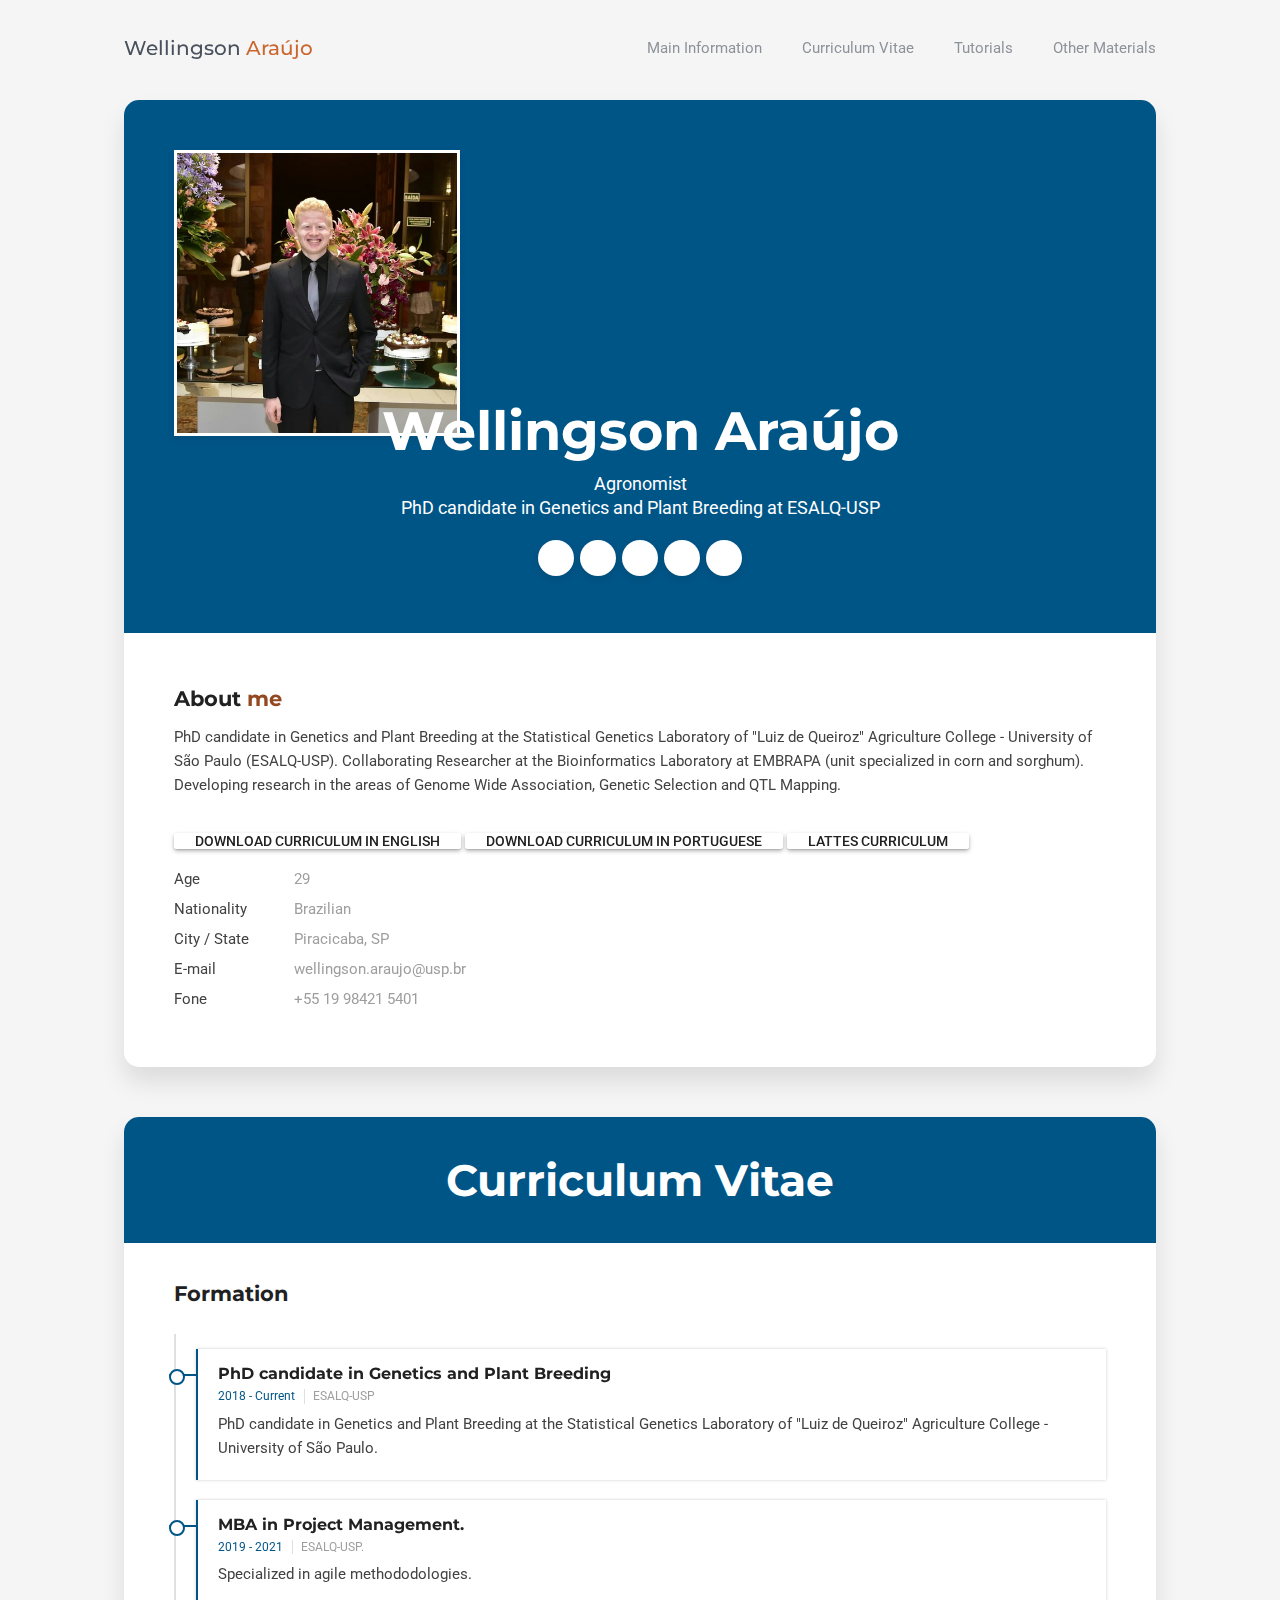
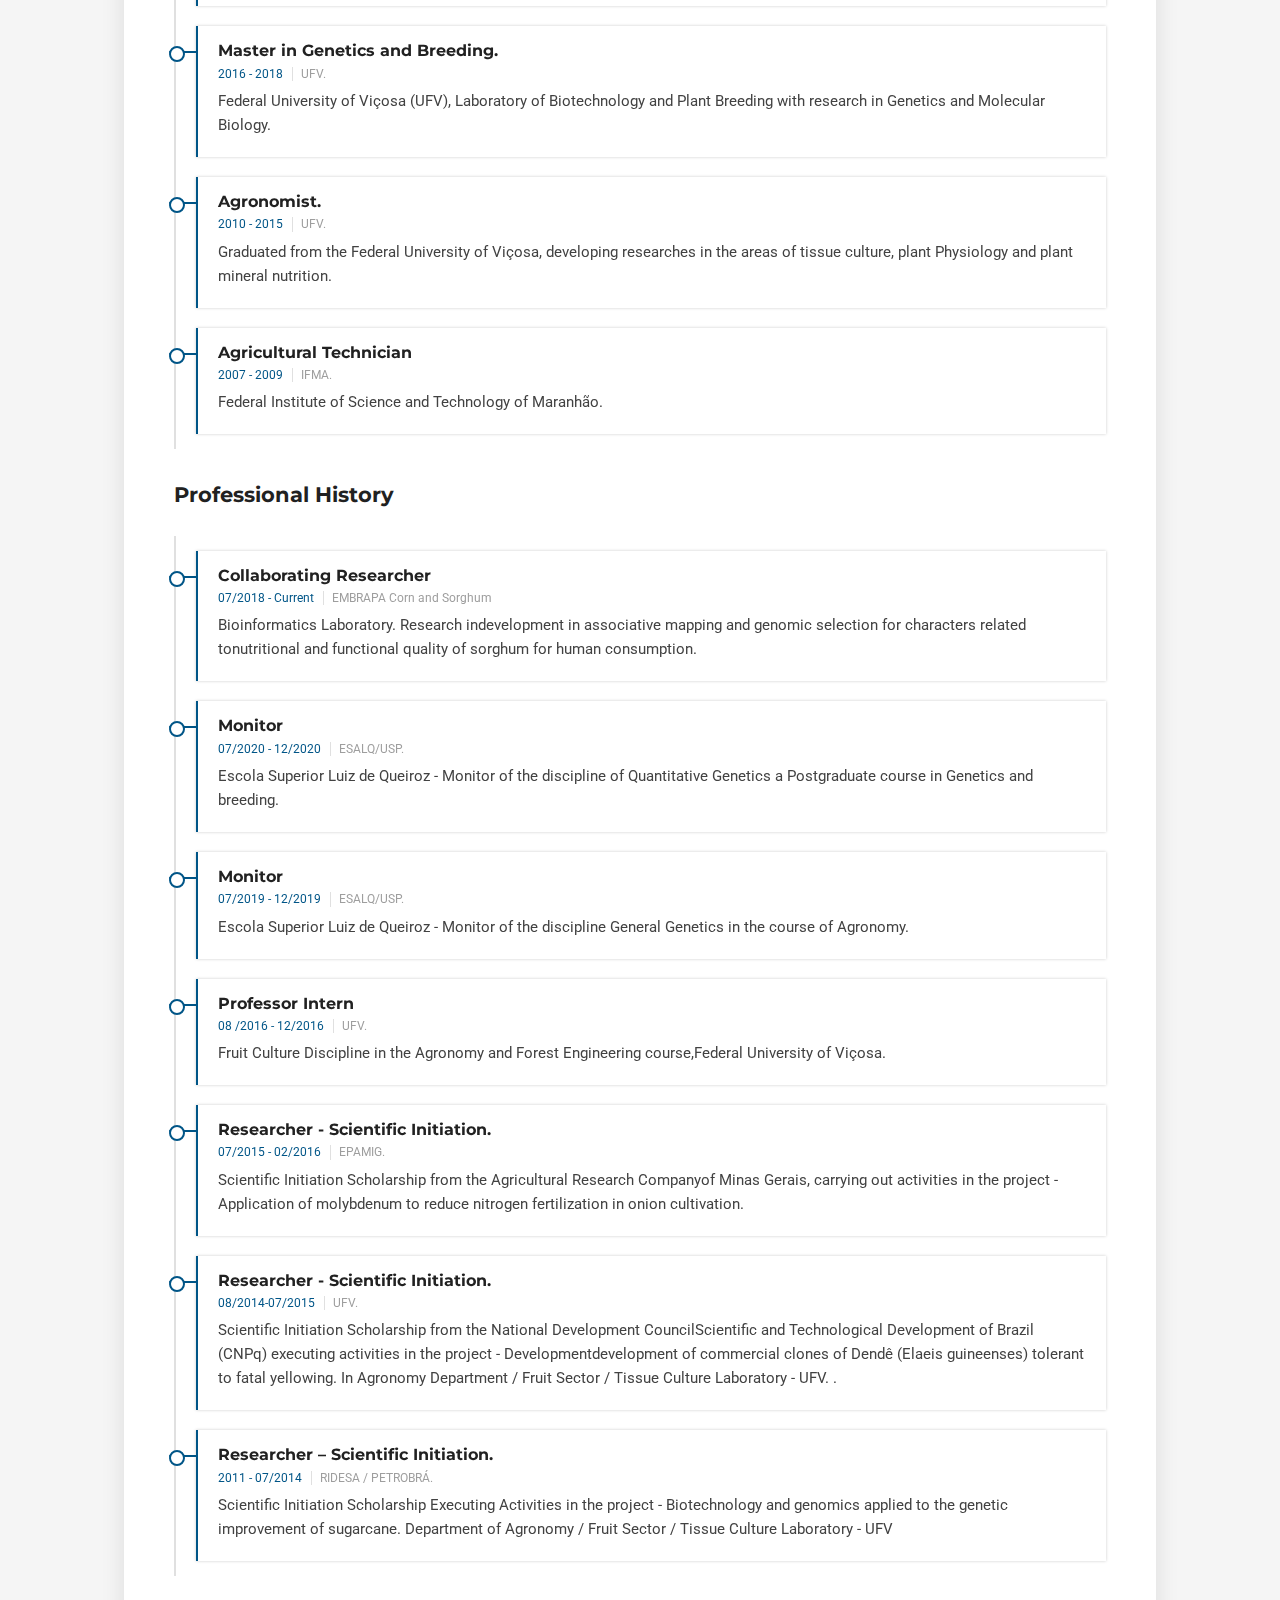
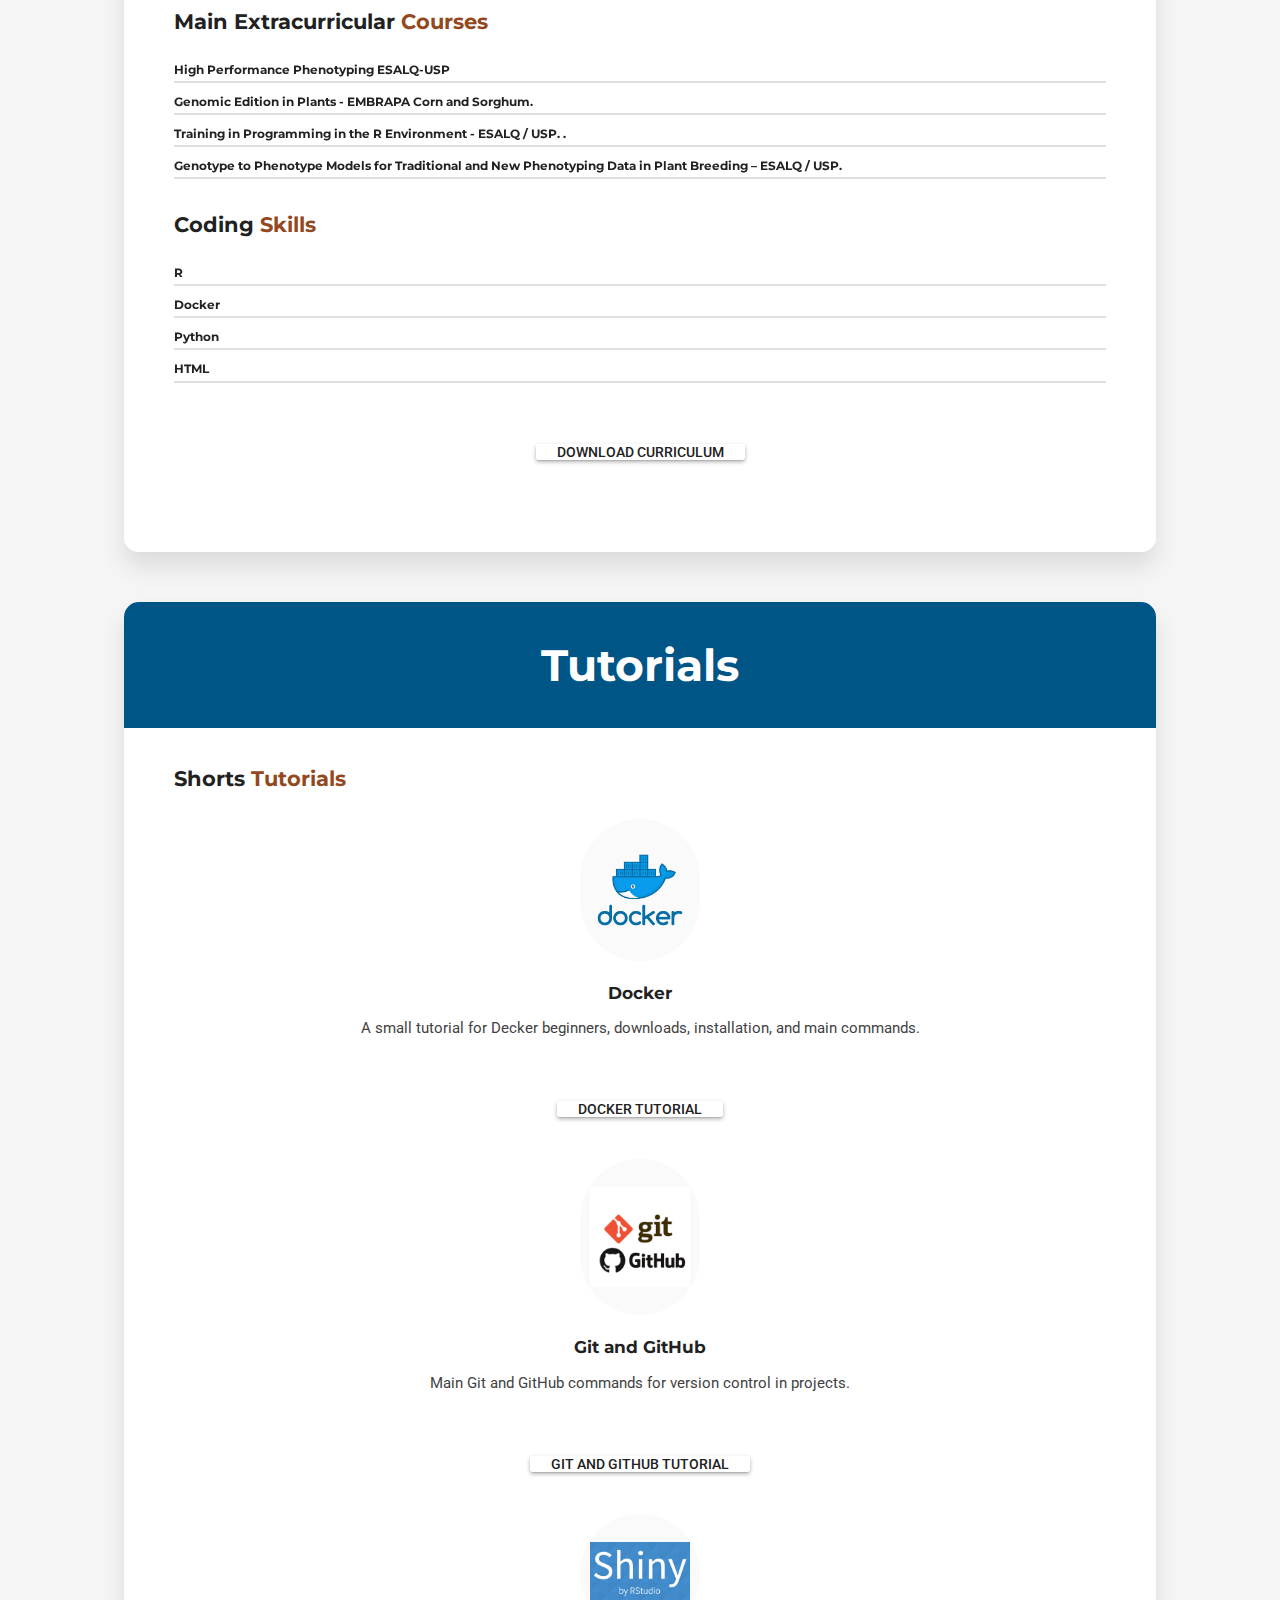
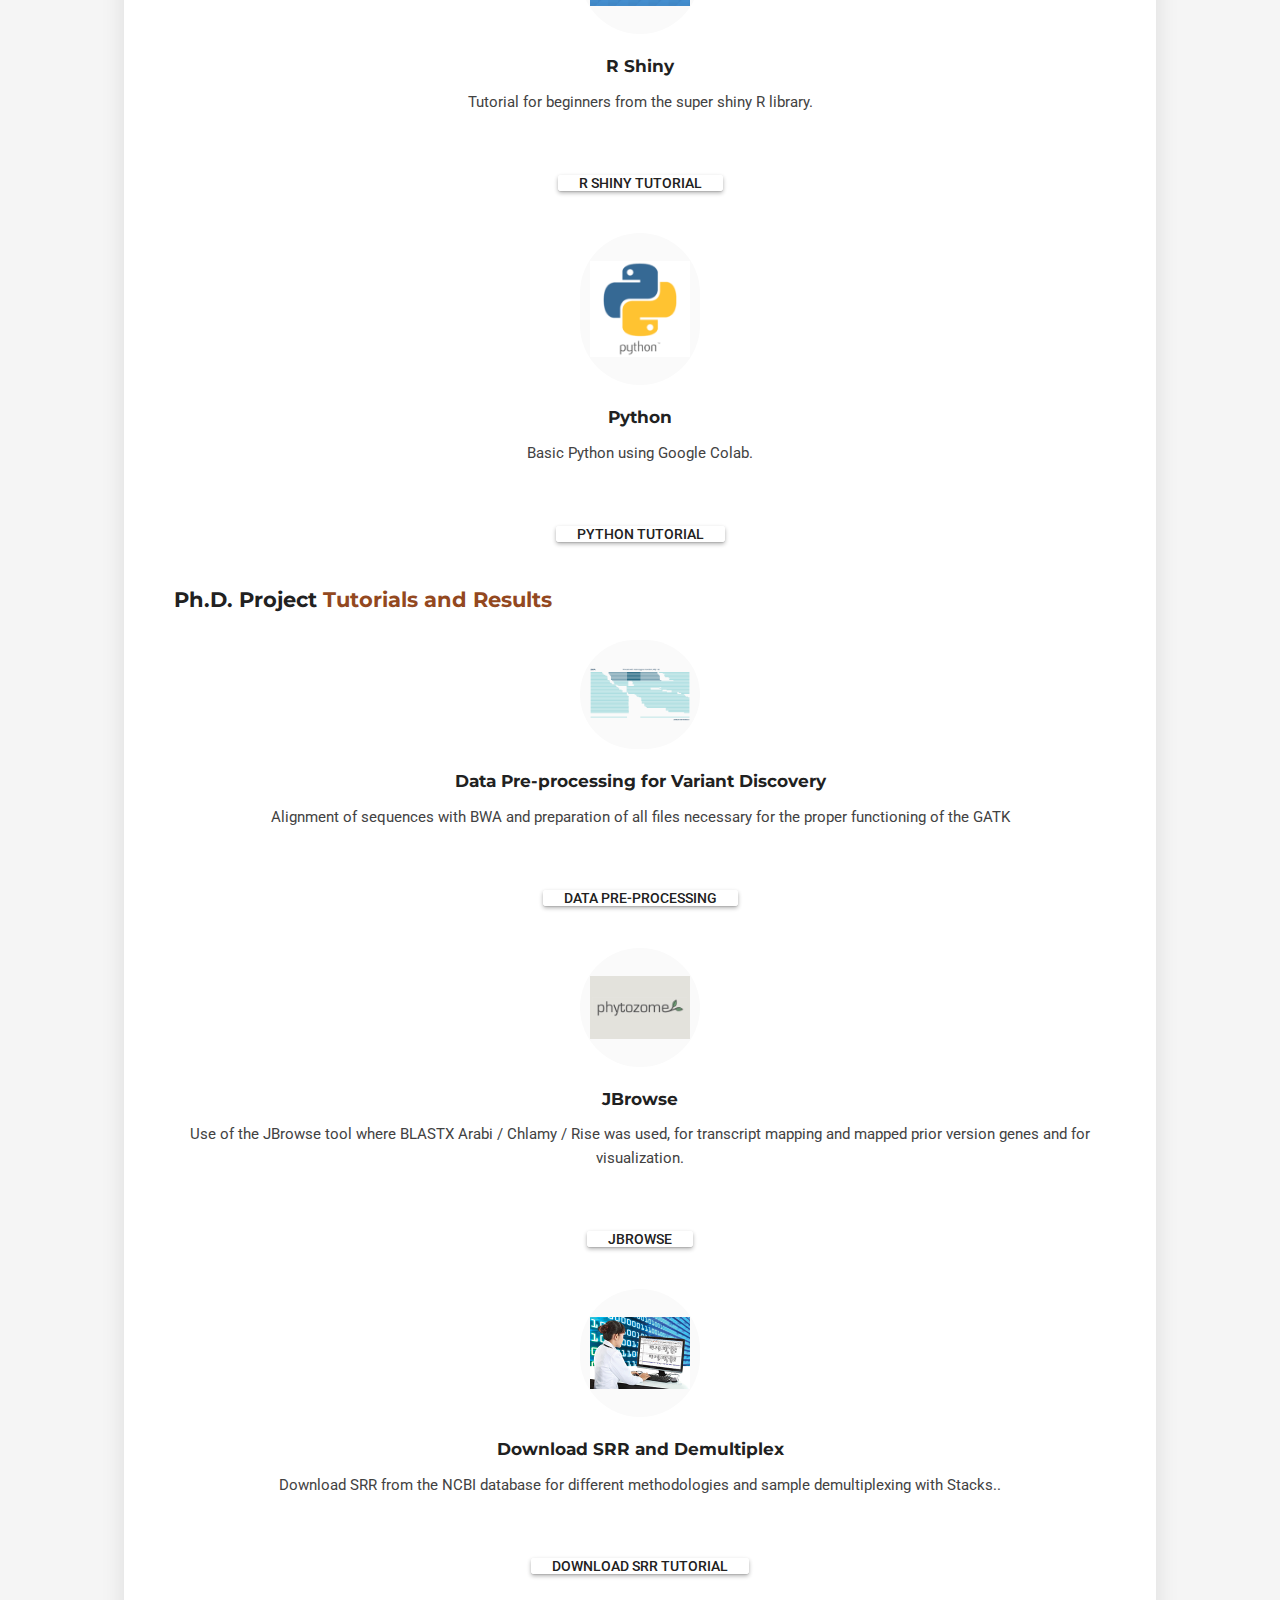
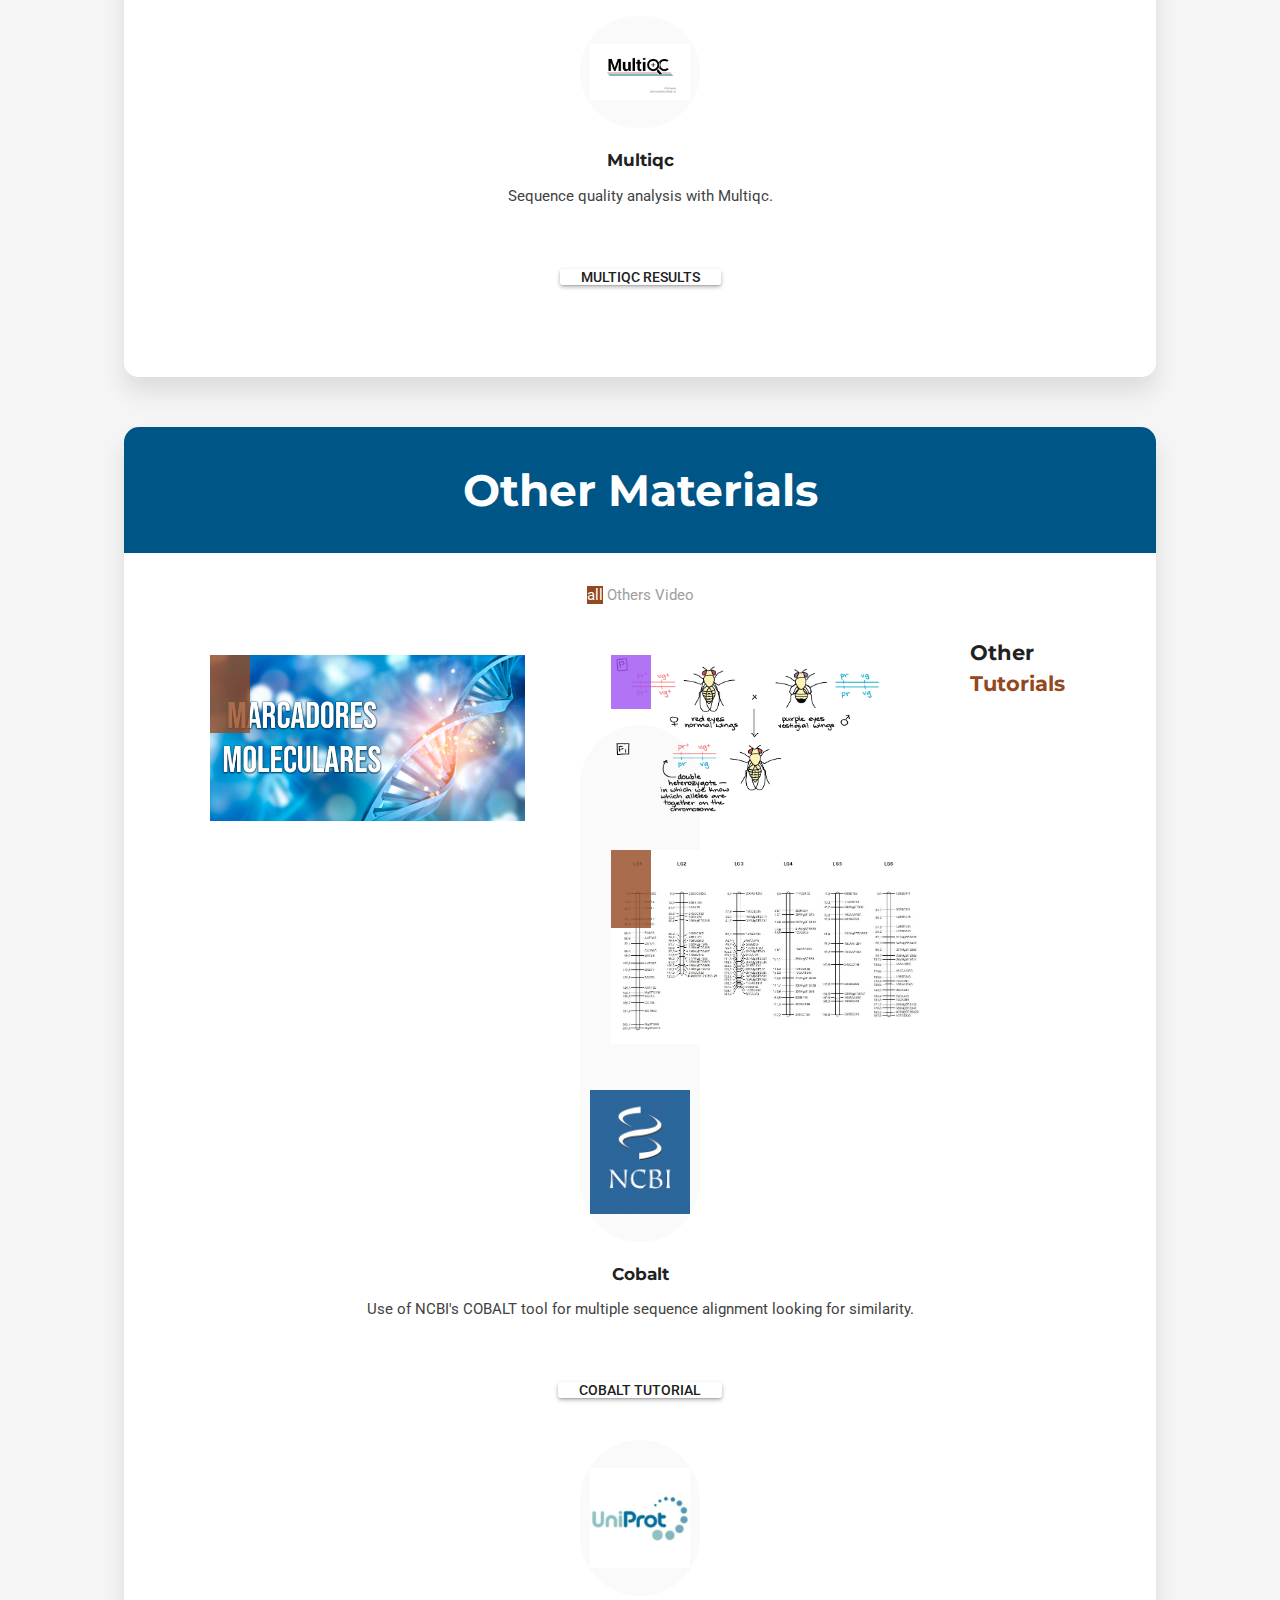
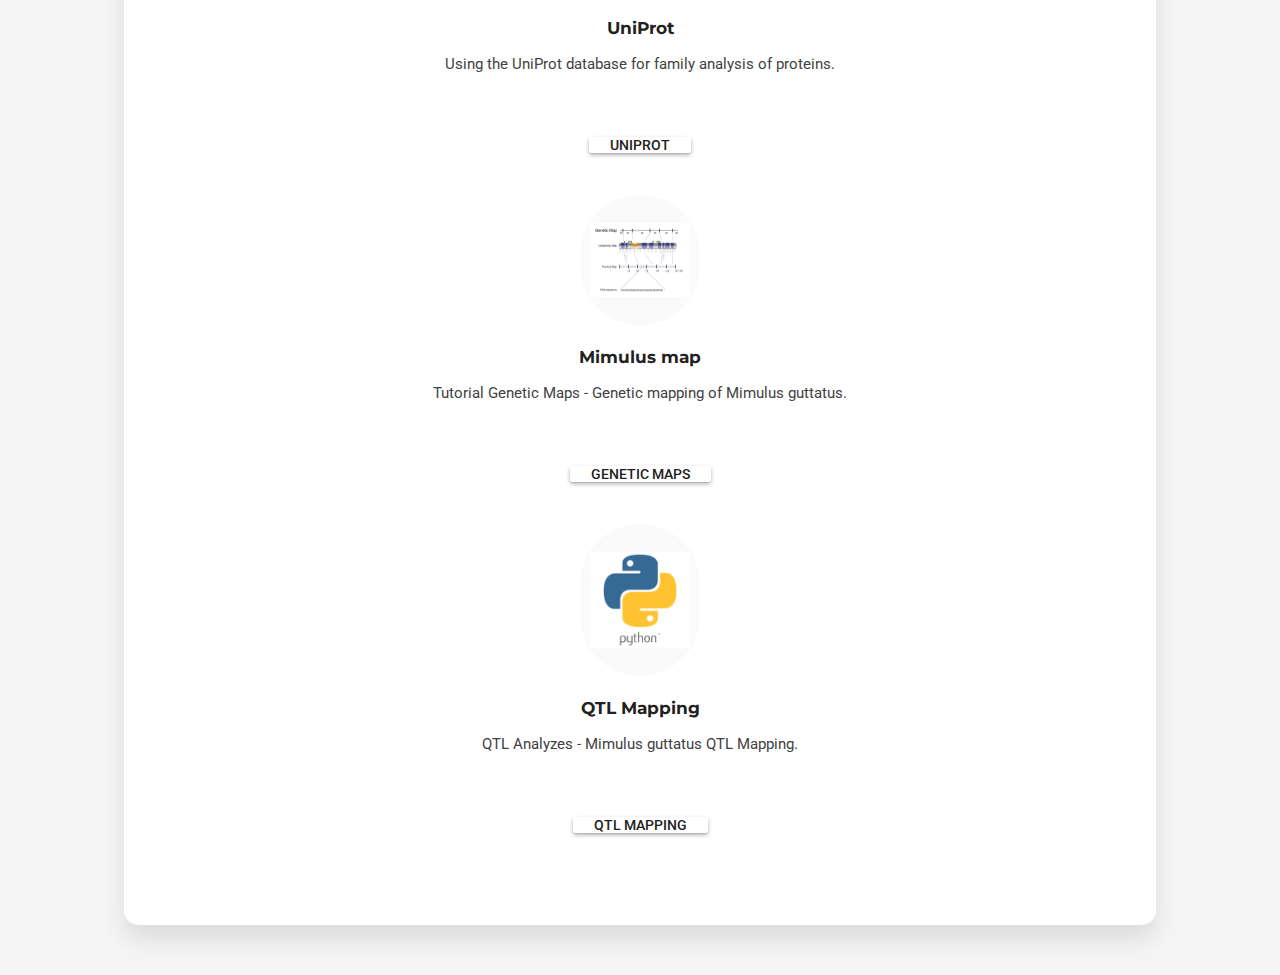
==== index.html @ 41464cda "mudanca de imagem em portifolio" ====
<!DOCTYPE html>
<html lang="pt-br" class="no-js">
  <head>
    <meta charset="UTF-8" />
    <meta http-equiv="X-UA-Compatible" content="IE=edge"> 
    <title>Wellingson Araújo</title>
    <meta name="viewport" content="width=device-width, initial-scale=1, maximum-scale=1" />
    <meta name="description" content="Curriculum vitae Wellingson Araújo" />
    <meta name="keywords" content="curriculo, vitae, university, git, github" />
    <link rel="shortcut icon" href="TAXA1.ico">

    <link rel="stylesheet" href="css/bootstrap.min.css" type="text/css">
    <link rel="stylesheet" href="css/normalize.css" type="text/css">
    <link rel="stylesheet" href="css/animate.css" type="text/css">
    <link rel="stylesheet" href="css/transition-animations.css" type="text/css">
    <link rel="stylesheet" href="css/owl.carousel.css" type="text/css">
    <link rel="stylesheet" href="css/magnific-popup.css" type="text/css">
    <link rel="stylesheet" href="css/main-green.css" type="text/css">
    <script src="js/jquery-2.1.3.min.js"></script>
    <script src="js/modernizr.custom.js"></script>
  </head>

  <body class="material-template">
    <!-- Loading animation -->
    <div class="preloader">
      <div class="preloader-animation">
        <div class="preloader-spinner">
        </div>
      </div>
    </div>
    <!-- /Loading animation -->

    <div id="page" class="page">
      <!-- Header -->
      <header id="site_header" class="header mobile-menu-hide">
        <div class="header-content">
          <div class="site-title-block mobile-hidden">
            <a href="index.html#home"><div class="site-title">Wellingson  <span>Araújo</span></div></a>
          </div>

          <!-- Navigation -->
          <div class="site-nav">
            <!-- Main menu -->
            <ul id="nav" class="site-main-menu">
              <li>
                <a class="pt-trigger" href="index.html#home">Main Information</a>
              </li>
              <li>
                <a class="pt-trigger" href="index.html#resume">Curriculum Vitae</a>
              </li>
              <li>
                <a class="pt-trigger" href="index.html#services">Tutorials</a>
              </li>
              <li>
                <a class="pt-trigger" href="index.html#portfolio">Other Materials</a>
              </li>
            </ul>
            <!-- /Main menu -->
          </div>
          <!-- Navigation -->
        </div>
      </header>
      <!-- /Header -->

      <!-- Mobile Header -->
      <div class="mobile-header mobile-visible">
        <div class="mobile-logo-container">
          <div class="mobile-site-title">Wellingson Araújo</div>
        </div>

        <a class="menu-toggle mobile-visible">
          <i class="fa fa-bars"></i>
        </a>
      </div>
      <!-- /Mobile Header -->

      <!-- Main Content -->
      <div id="main" class="site-main">
        <!-- Page changer wrapper -->
        <div class="pt-wrapper">
          <!-- Subpages -->
          <div class="subpages">

            <!-- Home Subpage -->
            <section class="pt-page" data-id="home">
              <div class="section-inner start-page-content">
                <div class="page-header">
                  <div class="row">
                    <div class="col-sm-4 col-md-4 col-lg-4">
                      <div class="photo">
                        <img src="images/wellingson_araujo_500.png" alt="Wellingson Araújo">
                      </div>
                    </div>

                    <div class="col-sm-8 col-md-8 col-lg-8">
                      <div class="title-block">
                        <h1>Wellingson Araújo</h1>
                        <div class="owl-carousel text-rotation">                                    
                          <div class="item">
                            <div class="sp-subtitle">Agronomist</div>
                          </div>
                          <div class="item">
                            <div class="sp-subtitle">PhD candidate in Genetics and Plant Breeding at ESALQ-USP</div>
                          </div>
                        </div>
                      </div>

                      <div class="social-links">
                        <a href="#"><i class="fa fa-twitter"></i></a>
                        <a href="https://www.facebook.com/wellingson.araujo/" target="_blank"><i class="fa fa-facebook"></i></a>
                        <a href="https://www.linkedin.com/in/wellingson-araujo-70a56a142/?locale=en_US" target="_blank"><i class="fa fa-linkedin-square" aria-hidden="true"></i></a>
                        <a href="https://github.com/wsaraujo" target="_blank"><i class="fa fa-github" aria-hidden="true"></i></a>
                        <a href="https://statgen-esalq.github.io" target="_blank"><i class="fa fa-university" aria-hidden="true"></i></a>
                      </div>
                    </div>
                  </div>
                </div>

                <div class="page-content">
                  <div class="row">

                    <div class="col-sm-6 col-md-6 col-lg-6">
                      <div class="about-me">
                        <div class="block-title">
                          <h3>About <span>me</span></h3>
                        </div>
                        <p>PhD candidate in Genetics and Plant Breeding at the Statistical Genetics Laboratory of "Luiz de Queiroz" Agriculture College - University of
                          São Paulo (ESALQ-USP).
                          Collaborating Researcher at the Bioinformatics Laboratory at EMBRAPA (unit specialized in corn and sorghum).
                          Developing research in the areas of Genome Wide Association, Genetic Selection and QTL Mapping.</p>
                      </div>
                      <div class="download-resume">
                        <a href="cv/CV.pdf" class="btn btn-secondary" target="_blank">Download Curriculum in English</a>
                      </div>
                      <div class="download-resume">
                        <a href="cv/CV.pdf" class="btn btn-secondary" target="_blank">Download Curriculum in Portuguese </a>
                      </div>
                      <div class="download-resume">
                        <a href="http://lattes.cnpq.br/1557919698222512" class="btn btn-secondary" target="_blank"> Lattes Curriculum  </a>
                      </div>
                    </div>
                    <div class="col-sm-6 col-md-6 col-lg-6">
                      <ul class="info-list">
                        <li><span class="title">Age</span><span class="value">29</span></li>
                        <li><span class="title">Nationality</span><span class="value">Brazilian</span></li>
                        <li><span class="title">City / State</span><span class="value">Piracicaba, SP</span></li>
                        <li><span class="title">E-mail</span><span class="value">wellingson.araujo@usp.br</span></li>
                        <li><span class="title">Fone</span><span class="value">+55 19 98421 5401</span></li>
                      </ul>
                    </div>

                  </div>
                </div>
              </div>
            </section>
            <!-- End of Home Subpage -->

            <!-- Resume Subpage -->
            <section class="pt-page" data-id="resume">
              <div class="section-inner custom-page-content">
                <div class="page-header color-1">
                  <h2>Curriculum Vitae</h2>
                </div>
                <div class="page-content">

                  <div class="row">
                    <div class="col-sm-6 col-md-6 col-lg-6">
                      <div class="block">
                        <div class="block-title">
                          <h3>Formation</h3>
                        </div>

                        <div class="timeline">
                          <!-- Education 1 -->
                          <div class="timeline-item">
                            <h4 class="item-title">PhD candidate in Genetics and Plant Breeding</h4>
                            <span class="item-period">2018 - Current</span>
                            <span class="item-small">ESALQ-USP</span>
                            <p class="item-description">PhD candidate in Genetics and Plant Breeding at the Statistical Genetics Laboratory of "Luiz de Queiroz" Agriculture College - University of
                              São Paulo.</p>
                          </div>
                          <!-- / Education 1 -->

                          <!-- Education 2 -->
                          <div class="timeline-item">
                            <h4 class="item-title">MBA in Project Management.</h4>
                            <span class="item-period">2019 - 2021</span>
                            <span class="item-small">ESALQ-USP.</span>
                            <p class="item-description">Specialized in agile methododologies.</p>
                          </div>
                          <!-- / Education 2 -->

                          <!-- Education 3 -->
                          <div class="timeline-item">
                            <h4 class="item-title">Master in Genetics and Breeding.</h4>
                            <span class="item-period">2016 - 2018 </span>
                            <span class="item-small"> UFV.</span>
                            <p class="item-description"> Federal University of Viçosa (UFV),
                              Laboratory of Biotechnology and Plant Breeding with research in Genetics and Molecular Biology.</p>
                          </div>
                          <!-- / Education 3 -->

                          <!-- Education 4 -->
                          <div class="timeline-item">
                            <h4 class="item-title">Agronomist.</h4>
                            <span class="item-period">2010 - 2015</span>
                            <span class="item-small">UFV.</span>
                            <p class="item-description">Graduated from the Federal University of Viçosa, developing researches in the areas of tissue culture, plant Physiology and plant mineral nutrition.</p>
                          </div>
                          <!-- / Education 4 -->

                          <!-- Education 5 -->
                          <div class="timeline-item">
                            <h4 class="item-title">Agricultural Technician</h4>
                            <span class="item-period">2007 - 2009</span>
                            <span class="item-small">IFMA.</span>
                            <p class="item-description">Federal Institute of Science and Technology of Maranhão.</p>
                          </div>
                          <!-- / Education 5 -->
                        </div>
                      </div>
                    </div>

                    <div class="col-sm-6 col-md-6 col-lg-6">
                      <div class="block">
                        <div class="block-title">
                          <h3>Professional History</h3>
                        </div>

                        <div class="timeline">
                          <!-- Experience 1 -->
                        
                          <div class="timeline-item">
                            <h4 class="item-title">Collaborating Researcher</h4>
                            <span class="item-period"> 07/2018 - Current</span>
                            <span class="item-small">EMBRAPA Corn and Sorghum</span>
                            <p class="item-description">Bioinformatics Laboratory. Research indevelopment in associative mapping and genomic selection for characters related tonutritional and functional quality of sorghum for human consumption.</p>
                          </div>
                          <!-- / Experience 1 -->

                          <!-- Experience 2 -->
                          <div class="timeline-item">
                            <h4 class="item-title">Monitor</h4>
                            <span class="item-period">07/2020 - 12/2020</span>
                            <span class="item-small">ESALQ/USP.</span>
                            <p class="item-description">Escola Superior Luiz de Queiroz -  Monitor of the discipline of Quantitative Genetics a Postgraduate course in Genetics and breeding.</p>
                          </div>
                          <!-- / Experience 2 -->

                          <!-- Experience 3 -->
                          <div class="timeline-item">
                            <h4 class="item-title">Monitor</h4>
                            <span class="item-period">07/2019 - 12/2019</span>
                            <span class="item-small">ESALQ/USP.</span>
                            <p class="item-description">Escola Superior Luiz de Queiroz -  Monitor of the discipline General Genetics in the course of Agronomy.</p>
                          </div>
                          <!-- / Experience 3 -->

                          <!-- Experience 4 -->
                          <div class="timeline-item">
                            <h4 class="item-title">Professor Intern</h4>
                            <span class="item-period">08 /2016 - 12/2016 </span>
                            <span class="item-small">UFV.</span>
                            <p class="item-description"> Fruit Culture Discipline in the Agronomy and Forest Engineering course,Federal University of Viçosa.</p>
                          </div>
                          <!-- / Experience 4 -->

                           <!-- Experience 5 -->
                           <div class="timeline-item">
                            <h4 class="item-title"> Researcher - Scientific Initiation.</h4>
                            <span class="item-period"> 07/2015 - 02/2016</span>
                            <span class="item-small">EPAMIG.</span>
                            <p class="item-description">Scientific Initiation Scholarship from the Agricultural Research Companyof Minas Gerais, carrying out activities in the project - Application of molybdenum to reduce nitrogen fertilization in onion cultivation.</p>
                          </div>
                          <!-- / Experience 5 -->

                           <!-- Experience 6 -->
                           <div class="timeline-item">
                            <h4 class="item-title"> Researcher - Scientific Initiation.</h4>
                            <span class="item-period"> 08/2014-07/2015</span>
                            <span class="item-small">UFV.</span>
                            <p class="item-description">Scientific Initiation Scholarship from the National Development CouncilScientific and Technological Development of Brazil (CNPq) executing activities in the project - Developmentdevelopment of commercial clones of Dendê (Elaeis guineenses) tolerant to fatal yellowing. In Agronomy Department / Fruit Sector / Tissue Culture Laboratory - UFV.
                              .</p>
                          </div>
                          <!-- / Experience 6 -->

                           <!-- Experience 7 -->
                           <div class="timeline-item">
                            <h4 class="item-title">Researcher – Scientific Initiation.</h4>
                            <span class="item-period">2011 - 07/2014 </span>
                            <span class="item-small">RIDESA / PETROBRÁ.</span>
                            <p class="item-description"> 
                               Scientific Initiation Scholarship Executing Activities in the project - Biotechnology and genomics applied to the genetic improvement of sugarcane. Department of Agronomy / Fruit Sector / Tissue Culture Laboratory - UFV
                              </p>
                          </div>
                          <!-- / Experience 7 -->
                        </div>
                      </div>
                    </div>
                  </div>

                  <div class="row">
                    <div class="col-sm-6 col-md-6 col-lg-6">
                      <div class="block">
                        <div class="block-title">
                          <h3> Main Extracurricular <span>Courses</span></h3>
                        </div>

                        <div class="skills-info">
                          <h4>High Performance Phenotyping ESALQ-USP</h4>                             
                          <div class="skill-container">
                            <div class="skill-percentage skill"></div>
                          </div>

                          <h4>Genomic Edition in Plants - EMBRAPA Corn and Sorghum.</h4>
                          <div class="skill-container">
                            <div class="skill-percentage skill"></div>
                          </div>

                          <h4>Training in Programming in the R Environment - ESALQ / USP.
                            .</h4>
                          <div class="skill-container">
                            <div class="skill-percentage skill"></div>
                          </div>

                          <h4>Genotype to Phenotype Models for Traditional and New Phenotyping Data in Plant Breeding – ESALQ / USP.
                          </h4>
                          <div class="skill-container">
                            <div class="skill-percentage skill"></div>
                          </div> 
                        </div>

                      </div>
                    </div>

                    <div class="col-sm-6 col-md-6 col-lg-6">
                      <div class="block">
                        <div class="block-title">
                          <h3>Coding <span>Skills</span></h3>
                        </div>

                        <div class="skills-info">
                          <h4>R</h4>                               
                          <div class="skill-container">
                            <div class="skill-percentage skill-1"></div>
                          </div>

                          <h4>Docker</h4>
                          <div class="skill-container">
                            <div class="skill-percentage skill-2"></div>
                          </div>

                          <h4>Python</h4>
                          <div class="skill-container">
                            <div class="skill-percentage skill-3"></div>
                          </div>
                          <h4>HTML</h4>
                          <div class="skill-container">
                            <div class="skill-percentage skill-4"></div>
                          </div> 
                        </div>
                        
                      </div>
                    </div>
                  </div>

                  <!-- Download Resume Button -->
                  <div class="row">
                    <div class="col-sm-12 col-md-12 col-lg-12">
                      <div class="block">
                        <div class="center download-resume">
                          <a href="cv/resume.pdf" class="btn btn-secondary" target="_blank">Download Curriculum</a>
                        </div>
                      </div>
                    </div>
                  </div>
                  <!-- End of Download Resume Button -->

                </div>
              </div>
            </section>
            <!-- End of Resume Subpage -->


            <!-- Services Subpage -->
            <section class="pt-page" data-id="services">
              <div class="section-inner custom-page-content">
                <div class="page-header color-1">
                  <h2>Tutorials</h2>
                </div>
                <div class="page-content">
                  <!-- My Services -->
                  <div class="row">
                    <div class="col-sm-12 col-md-12">
                      <div class="block-title">
                        <h3>Shorts <span>Tutorials</span></h3>
                      </div>
                    </div>
                  
                    <div class="col-sm-6 col-md-3">
                      <div class="service-block">
                        <div class="service-info">
                          <!--<i class="service-icon fa fa-shopping-cart"></i>-->
                          <div class="service-image">
                            <img src="images/service/docker.png" alt="Responsive Design" class="mCS_img_loaded">
                          </div>
                          <h4>Docker</h4>
                          <p>A small tutorial for Decker beginners, downloads, installation, and main commands.</p>
                          <!-- Download Resume Button -->
                          <div class="row">
                            <div class="col-sm-12 col-md-12 col-lg-12">
                              <div class="block">
                                <div class="center download-resume">
                                  <a href="#" class="btn btn-secondary" target="_blank">Docker Tutorial</a>
                                </div>
                              </div>
                            </div>
                          </div>
                          <!-- End of Download Resume Button -->
                        </div>
                      </div>
                    </div>
                  
                    <div class="col-sm-6 col-md-3">
                      <div class="service-block">
                        <div class="service-info">
                          <div class="service-image">
                            <img src="images/service/git_github.jpeg" alt="Photography" class="mCS_img_loaded">
                          </div>
                          <h4> Git and GitHub</h4>
                          <p>Main Git and GitHub commands for version control in projects.</p>
                          <!-- Download Resume Button -->
                          <div class="row">
                            <div class="col-sm-12 col-md-12 col-lg-12">
                              <div class="block">
                                <div class="center download-resume">
                                  <a href="arquivos /git.html" class="btn btn-secondary" target="_blank">Git and GitHub tutorial</a>
                                </div>
                              </div>
                            </div>
                          </div>
                          <!-- End of Download Resume Button -->
                        </div>
                      </div>
                    </div>
                  
                    <div class="col-sm-6 col-md-3">
                      <div class="service-block">
                        <div class="service-info">
                          <div class="service-image">
                            <img src="images/service/shiny.webp" alt="Creativity" class="mCS_img_loaded">
                          </div>
                          <h4> R Shiny</h4>
                          <p>Tutorial for beginners from the super shiny R library.</p>
                          <!-- Download Resume Button -->
                          <div class="row">
                            <div class="col-sm-12 col-md-12 col-lg-12">
                              <div class="block">
                                <div class="center download-resume">
                                  <a href="#" class="btn btn-secondary" target="_blank"> R Shiny tutorial</a>
                                </div>
                              </div>
                            </div>
                          </div>
                          <!-- End of Download Resume Button -->
                        </div>
                      </div>
                    </div>
                  
                    <div class="col-sm-6 col-md-3">
                      <div class="service-block">
                        <div class="service-info">
                          <div class="service-image">
                            <img src="images/service/python.png" alt="Advetising" class="mCS_img_loaded">
                          </div>
                          <h4>Python</h4>
                          <p>Basic Python using Google Colab.</p>
                          <!-- Download Resume Button -->
                          <div class="row">
                            <div class="col-sm-12 col-md-12 col-lg-12">
                              <div class="block">
                                <div class="center download-resume">
                                  <a href="arquivos /python.html" class="btn btn-secondary" target="_blank">Python tutorial</a>
                                </div>
                              </div>
                            </div>
                          </div>
                          <!-- End of Download Resume Button -->
                        </div>
                      </div>
                    </div>
                    <div>
 
                  <!-- My Services -->
                  <div class="row">
                    <div class="col-sm-12 col-md-12">
                      <div class="block-title">
                        <h3>Ph.D. Project <span>Tutorials and Results</span></h3>
                      </div>
                    </div>
                  
                    <div class="col-sm-6 col-md-3">
                      <div class="service-block">
                        <div class="service-info">
                          <!--<i class="service-icon fa fa-shopping-cart"></i>-->
                          <div class="service-image">
                            <img src="images/portfolio/full/bwa.png" alt="Responsive Design" class="mCS_img_loaded">
                          </div>
                          <h4>Data Pre-processing for Variant Discovery</h4>
                          <p>Alignment of sequences with BWA and preparation of all files necessary for the proper functioning of the GATK</p>
                          <!-- Download Resume Button -->
                          <div class="row">
                            <div class="col-sm-12 col-md-12 col-lg-12">
                              <div class="block">
                                <div class="center download-resume">
                                  <a href="arquivos /Data_pre_proces.html" class="btn btn-secondary" target="_blank">Data Pre-processing</a>
                                </div>
                              </div>
                            </div>
                          </div>
                          <!-- End of Download Resume Button -->
                        </div>
                      </div>
                    </div>
                  
                    <div class="col-sm-6 col-md-3">
                      <div class="service-block">
                        <div class="service-info">
                          <div class="service-image">
                            <img src="images/portfolio/full/phytozone.png" alt="Photography" class="mCS_img_loaded">
                          </div>
                          <h4> JBrowse</h4>
                          <p>Use of the JBrowse tool where BLASTX Arabi / Chlamy / Rise was used, for transcript mapping and mapped prior version genes and for visualization.</p>
                          <!-- Download Resume Button -->
                          <div class="row">
                            <div class="col-sm-12 col-md-12 col-lg-12">
                              <div class="block">
                                <div class="center download-resume">
                                  <a href="arquivos /TRABALHO FINAL - WELLINGSON A ARAUJO.pdf" class="btn btn-secondary" target="_blank">JBrowse</a>
                                </div>
                              </div>
                            </div>
                          </div>
                          <!-- End of Download Resume Button -->
                        </div>
                      </div>
                    </div>
                  
                    <div class="col-sm-6 col-md-3">
                      <div class="service-block">
                        <div class="service-info">
                          <div class="service-image">
                            <img src="images/portfolio/full/pre_process.jpg" alt="Creativity" class="mCS_img_loaded">
                          </div>
                          <h4> Download SRR and Demultiplex</h4>
                          <p>Download SRR from the NCBI database for different methodologies and sample demultiplexing with Stacks..</p>
                          <!-- Download Resume Button -->
                          <div class="row">
                            <div class="col-sm-12 col-md-12 col-lg-12">
                              <div class="block">
                                <div class="center download-resume">
                                  <a href="arquivos /download_and_demultiplex.html" class="btn btn-secondary" target="_blank"> Download SRR Tutorial</a>
                                </div>
                              </div>
                            </div>
                          </div>
                          <!-- End of Download Resume Button -->
                        </div>
                      </div>
                    </div>
                  
                    <div class="col-sm-6 col-md-3">
                      <div class="service-block">
                        <div class="service-info">
                          <div class="service-image">
                            <img src="images/portfolio/full/multiqc.jpg" alt="Advetising" class="mCS_img_loaded">
                          </div>
                          <h4>Multiqc</h4>
                          <p>Sequence quality analysis with Multiqc.</p>
                          <!-- Download Resume Button -->
                          <div class="row">
                            <div class="col-sm-12 col-md-12 col-lg-12">
                              <div class="block">
                                <div class="center download-resume">
                                  <a href="arquivos /multiqc_report_1.html" class="btn btn-secondary" target="_blank">Multiqc Results</a>
                                </div>
                              </div>
                            </div>
                          </div>
                          <!-- End of Download Resume Button -->
                        </div>
                      </div>
                    </div>
                    <div>
                  <!-- End of My Services -->

                </div>
              </div>
            </section>
            <!-- End of Services Subpage -->


            <!-- Portfolio Subpage -->
            <section class="pt-page" data-id="portfolio">
              <div class="section-inner custom-page-content">
                <div class="page-header color-1">
                  <h2>Other Materials</h2>
                </div>
                <div class="page-content">

                  <!-- Portfolio Content -->
                  <div class="portfolio-content">
                                
                    <!-- Portfolio filter -->
                    <ul id="portfolio_filters" class="portfolio-filters">
                      <li class="active">
                        <a class="filter btn btn-sm btn-link active" data-group="all">all</a>
                      </li>
                      <li>
                        <a class="filter btn btn-sm btn-link" data-group="media">Others</a>
                      </li>
                      <li>
                        <a class="filter btn btn-sm btn-link" data-group="video">Video</a>
                      </li>
                    </ul>
                    <!-- End of Portfolio filter -->

                    <!-- Portfolio Grid -->
                    <div id="portfolio_grid" class="portfolio-grid portfolio-masonry masonry-grid-3">

                      <!-- Portfolio Item 1 -->
                      <figure class="item" data-groups='["all", "video"]'>
                        <a href="https://www.youtube.com/watch?v=QhtfL5Df4-Y&t=33s" title="Marcadores Moleculares - Classificações e Aplicações no Melhoramento Genético" class="lightbox mfp-iframe">
                          <img src="images/portfolio/full/marcadores-moleculares.png" alt="">
                          <div>
                            <h5 class="name">Molecular Markers - Classifications and Applications in Plant Breeding</h5>
                            <small>Video</small>
                            <i class="fa fa-video-camera"></i>
                          </div>
                        </a>
                      </figure>
                      <!-- /Portfolio Item 1 -->



                      <!-- Portfolio Item 2 -->
                      <figure class="item" data-groups='["all", "video"]'>
                        <a href="https://www.youtube.com/watch?v=OhKMAWWvG7g" title="O Primeiro Mapa Genético" class="lightbox mfp-iframe">
                          <img src="images/portfolio/full/map_dro.png" alt="">
                          <div>
                            <h5 class="name">The First Genetic Map</h5>
                            <small>Video</small>
                            <i class="fa fa-video-camera"></i>
                          </div>
                        </a>
                      </figure>
                      
                      <!-- /Portfolio Item 2 -->

                     

                      <!-- Portfolio Item 3 -->
                      <figure class="item" data-groups='["all", "video"]'>
                        <a href="https://www.youtube.com/watch?v=RIjswHuOBMc&t=258s" title="Mapas Genéticos - Mapeamento genético de Mimulus guttatus" class="lightbox mfp-iframe">
                          <img src="images/portfolio/full/mapa1.png" alt="">
                          <div>
                            <h5 class="name">Genetic Maps - Genetic Mapping of Mimulus Guttatus</h5>
                            <small>Video</small>
                            <i class="fa fa-video-camera"></i>
                          </div>
                        </a>
                      </figure>
                      <!-- /Portfolio Item  3 -->
   
                  
                    </div>
                    <!-- /Portfolio Grid -->
                  <!-- My Services -->
                  <div class="row">
                    <div class="col-sm-12 col-md-12">
                      <div class="block-title">
                        <h3>Other <span>Tutorials</span></h3>
                      </div>
                    </div>
                  
                    <div class="col-sm-6 col-md-3">
                      <div class="service-block">
                        <div class="service-info">
                          <!--<i class="service-icon fa fa-shopping-cart"></i>-->
                          <div class="service-image">
                            <img src="images/portfolio/full/cobalt.gif" alt="Responsive Design" class="mCS_img_loaded">
                          </div>
                          <h4>Cobalt</h4>
                          <p>Use of NCBI's COBALT tool for multiple sequence alignment looking for similarity.</p>
                          <!-- Download Resume Button -->
                          <div class="row">
                            <div class="col-sm-12 col-md-12 col-lg-12">
                              <div class="block">
                                <div class="center download-resume">
                                  <a href="arquivos /atv_3.pdf" class="btn btn-secondary" target="_blank">Cobalt Tutorial</a>
                                </div>
                              </div>
                            </div>
                          </div>
                          <!-- End of Download Resume Button -->
                        </div>
                      </div>
                    </div>
                  
                    <div class="col-sm-6 col-md-3">
                      <div class="service-block">
                        <div class="service-info">
                          <div class="service-image">
                            <img src="images/portfolio/full/uniprot.jpeg" alt="Photography" class="mCS_img_loaded">
                          </div>
                          <h4> UniProt</h4>
                          <p>Using the UniProt database for family analysis
                            of proteins.</p>
                          <!-- Download Resume Button -->
                          <div class="row">
                            <div class="col-sm-12 col-md-12 col-lg-12">
                              <div class="block">
                                <div class="center download-resume">
                                  <a href="arquivos /atv_4.pdf" class="btn btn-secondary" target="_blank">UniProt</a>
                                </div>
                              </div>
                            </div>
                          </div>
                          <!-- End of Download Resume Button -->
                        </div>
                      </div>
                    </div>
                  
                    <div class="col-sm-6 col-md-3">
                      <div class="service-block">
                        <div class="service-info">
                          <div class="service-image">
                            <img src="images/portfolio/full/gen_map.jpg" alt="Creativity" class="mCS_img_loaded">
                          </div>
                          <h4> Mimulus map </h4>
                          <p>Tutorial Genetic Maps - Genetic mapping of Mimulus guttatus.</p>
                          <!-- Download Resume Button -->
                          <div class="row">
                            <div class="col-sm-12 col-md-12 col-lg-12">
                              <div class="block">
                                <div class="center download-resume">
                                  <a href="https://wsaraujo.github.io/mapamimulus.github.io/" class="btn btn-secondary" target="_blank"> Genetic Maps</a>
                                </div>
                              </div>
                            </div>
                          </div>
                          <!-- End of Download Resume Button -->
                        </div>
                      </div>
                    </div>
                  
                    <div class="col-sm-6 col-md-3">
                      <div class="service-block">
                        <div class="service-info">
                          <div class="service-image">
                            <img src="images/service/python.png" alt="Advetising" class="mCS_img_loaded">
                          </div>
                          <h4>QTL Mapping </h4>
                          <p>QTL Analyzes - Mimulus guttatus QTL Mapping.</p>
                          <!-- Download Resume Button -->
                          <div class="row">
                            <div class="col-sm-12 col-md-12 col-lg-12">
                              <div class="block">
                                <div class="center download-resume">
                                  <a href="arquivos /10-11.pdf" class="btn btn-secondary" target="_blank">QTL Mapping</a>
                                </div>
                              </div>
                            </div>
                          </div>
                          <!-- End of Download Resume Button -->
                        </div>
                      </div>
                    </div>
                    <div>
 
              </div>
            </section>
                  </div>
                  <!-- /Portfolio Content -->
                </div>
              </div>
            </section>
            <!-- /Portfolio Subpage -->

          </div>
        </div>
      
        <!-- /Page changer wrapper -->
      </div>
      <!-- /Main Content -->
    </div>
    <footer>
      <div class="copyrights">&copy; Wellingson Araújo</div>
    </footer>
    <script type="text/javascript" src="js/bootstrap.min.js"></script>
    <script type="text/javascript" src="js/pages-switcher.js"></script>
    <script type="text/javascript" src="js/imagesloaded.pkgd.min.js"></script>
    <script type="text/javascript" src="js/validator.js"></script>
    <script type="text/javascript" src="js/jquery.shuffle.min.js"></script>
    <script type="text/javascript" src="js/masonry.pkgd.min.js"></script>
    <script type="text/javascript" src="js/owl.carousel.min.js"></script>
    <script type="text/javascript" src="js/jquery.magnific-popup.min.js"></script>
    <script type="text/javascript" src="js/jquery.hoverdir.js"></script>
    <script type="text/javascript" src="js/jquery.googlemap.js"></script>
    <script type="text/javascript" src="js/main.js"></script>
  </body>
</html>
---- css/main-green.css ----
/*
* Template Name: PRO Card - Material Resume / CV / vCard Template
* Author: lmpixels
* Author URL: http://themeforest.net/user/lmpixels
* Version: 1.0
*/

/* =============================================================================

1. Fonts
2. General styles (Buttons, Inputs, Typography)
3. Page loading animation
4. Subpages changer
5. Site header (Panel with logo & navigation)
6. Site content
7. Subpages
  7.1. Home subpage
  7.2. About Me subpage
  7.3. Resume subpage
  7.4. Portfolio subpage
  7.5. Blog subpage
  7.6. Contact subpage
8. Sliders (testimonials & portfolio carousels)
9. Portfolio Full info page
10. Single Page Layout (Blog Post page ...)
11. Blog post page
12. Media Queries

============================================================================= */


/* ============================================================================= 
1. Fonts
============================================================================= */
/* Font Awesome icons font */
@import url('font-awesome.css'); /* Full icons list: http://fontawesome.io/icons/ */

/* Material Design Iconic Font */
@import url('material-design-iconic-font.min.css'); /* Full icons list: http://zavoloklom.github.io/material-design-iconic-font/cheatsheet.htmls */

/* Google fonts */
@import url("https://fonts.googleapis.com/css?family=Roboto:100,300,300i,400,400i,700,700i|Montserrat:300,400,500,600,700");


/* ============================================================================= 
2. General styles
============================================================================= */

html {
  position: relative;
  height: 100%;
  width: 100%;
}

body {
  position: relative;
  font-family: 'Roboto', Helvetica, sans-serif;
  color: #424242;
  margin: 0;
  height: 100%;
  width: 100%;
  font-size: 15px;
  line-height: 1.6em;
  background-color: #f5f5f5;
  overflow-x: hidden;
  overflow-y: auto;
  background-image: url(../images/main_bg.png);
  background-size: cover;
  -webkit-background-size: cover;
  background-attachment: fixed;
  background-position: center center;
  background-repeat: no-repeat;
}

body.ajax-page-visible {
  overflow: hidden;
}

a {
  color: #005587;
  text-decoration: none;
  outline: none;
  -webkit-transition: all 0.3s ease-in-out;
  -moz-transition: all 0.3s ease-in-out;
  -o-transition: all 0.3s ease-in-out;
  -ms-transition: all 0.3s ease-in-out;
  transition: all 0.3s ease-in-out;
}

a:hover {
  color: #FF9800;
  text-decoration: none;
  outline: none;
}

a:focus {
  outline: 0;
}

h1, h2, h3, h4, h5, h6 {
  color: #212121;
  font-family: 'Montserrat', Helvetica, sans-serif;
  font-weight: 700;
  line-height: 1.5em;
  margin-top: 0;
  margin-bottom: 10px;
}

p {
  font-size: 15px;
  margin: 0 0 10px;
  font-weight: 400;
}

p.lead {
  font-size: 18px;
  margin: 25px 0;
}

img {
  vertical-align: bottom;
  max-width: 100%;
  height: auto;
  border: 0;
  -ms-interpolation-mode: bicubic;
}

.page {
  position: relative;
  width: 100%;
  height: auto;
}

.mobile-visible {
  display: none;
  visibility: hidden;
}

.mobile-hidden {
  display: block;
  visibility: visible;
}

/* Form controls */
.form-group {
  position: relative;
  margin: 0 0 25px;
}
.form-control,
.form-control:focus {
  height: 42px;
}

.form-control,
.form-control:focus,
.has-error .form-control,
.has-error .form-control:focus {
  position: relative;
  border: 0;
  border-bottom: 1px solid #e0e0e0;
  border-radius: 0;
  display: block;
  font-size: 0.9em;
  margin: 0;
  padding: 10px 0 10px 0;
  width: 100%;
  background: transparent;
  text-align: left;
  color: inherit;
  -webkit-box-shadow: none;
  -moz-box-shadow: none;
  box-shadow: none;
  outline: none;
  font-family: 'Roboto', Helvetica, sans-serif;
}

textarea.form-control, textarea.form-control:focus {
  height: auto;
}

.form-control + .form-control-border {
  content: "";
  position: absolute;
  z-index: -1;
  left: 50%;
  right: 50%;
  bottom: 0;
  background: #005587;
  height: 2px;
  -webkit-transition: all 0.3s ease-in-out;
  -moz-transition: all 0.3s ease-in-out;
  -o-transition: all 0.3s ease-in-out;
  -ms-transition: all 0.3s ease-in-out;
  transition: all 0.3s ease-in-out;
}

.form-control:focus + .form-control-border {
  left: 0;
  right: 0;
  z-index: 1;
}

.has-error .form-control + .form-control-border {
  background: #ff4c4c;
}

.form-group label {
  opacity: 0.4;
  position: absolute;
  top: 9px;
  font-size: 15px;
  font-weight: 400;
  color: #424242;
  -webkit-transition: all 0.3s ease-in-out;
  -moz-transition: all 0.3s ease-in-out;
  -o-transition: all 0.3s ease-in-out;
  -ms-transition: all 0.3s ease-in-out;
  transition: all 0.3s ease-in-out;
}

.form-group.form-group-focus label {
  top: -12px;
  font-size: 0.8em;
  z-index: 3;
}

/* Placeholders */
.form-control::-moz-placeholder {
  color: #9e9e9e;
}

.form-control:-ms-input-placeholder {
  color: #9e9e9e;
}

.form-control::-webkit-input-placeholder {
  color: #9e9e9e;
}
/* /Placeholders */

.form-group .help-block {
  position: absolute;
  display: inline-block;
  padding: 0px 5px;
  font-size: 0.8em;
  line-height: 1.5em;
  margin: -2px 0 0 10px;
  color: #ff4c4c;
  background: #f5f5f5;
}

.form-group .help-block:after {
  content: " ";
  position: absolute;
  left: 5px;
  bottom: 100%;
  width: 0;
  height: 0;
  border-bottom: 10px solid #f5f5f5;
  border-right: 10px solid transparent;
}
.form-group .help-block:empty {
  display: none;
}

.form-group-with-icon {
  padding-left: 40px;
}

.form-group-with-icon .form-control {
  padding-left: 12px;
}

.form-group-with-icon label {
  left: 52px;
}

.form-group-with-icon i {
  position: absolute;
  top: 0;
  left: 0;
  font-size: 18px;
  width: 40px;
  text-align: center;
  line-height: 42px;
  height: 100%;
  color: #bdbdbd;
  background-color: #fafafa;
  border-bottom: 1px solid #e0e0e0;
}

.form-group-with-icon.form-group-focus i {
  color: #;
}
/* /Form controls */

.no-padding {
  padding: 0;
}

.subpage-block {
  margin-bottom: 30px;
}

.text-rotation {
  display: block;
}

.center {
  text-align: center;
}

/* buttons */
.btn-primary,
.btn-secondary,
button, input[type="button"], input[type="submit"] {
  text-transform: uppercase;
  font-family: inherit;
  font-size: 14px;
  font-weight: 500;
  line-height: 2.8;
  padding: 0 1.5em;
  outline: none;
  border: 0;
  border-radius: 3px;
}

.btn-primary,
.btn-primary:hover,
.btn-primary:focus,
button, input[type="button"], input[type="submit"] {
  background-color: #005587;
  color: #fff;
  border: 0;
  box-shadow: 0 1px 1px rgba(0,0,0,0.1), 0 2px 4px rgba(0,0,0,0.3);
}

.btn-primary:hover,
button:hover, input[type="button"]:hover, input[type="submit"]:hover {
  box-shadow: 0 2px 4px rgba(0,0,0,0.1), 0 4px 8px rgba(0,0,0,0.3);
}

.btn-secondary,
.btn-secondary:hover,
.btn-secondary:focus {
  background-color: #fff;
  color: #212121;
  box-shadow: 0 1px 1px rgba(0,0,0,0.1), 0 2px 4px rgba(0,0,0,0.3);
}

.btn-secondary:hover {
  box-shadow: 0 2px 4px rgba(0,0,0,0.1), 0 4px 8px rgba(0,0,0,0.3);
}
/* / buttons */

.border-top {
  border-top: 2px solid #005587;
}

.border-bottom {
  border-bottom: 2px solid #005587;
}

/* Footer */
body > footer {
  position: fixed;
  bottom: 0;
  left: 0;
  right: 0;
}

/* copyrights block */
body > footer .copyrights {
  display: block;
  margin-bottom: 12px;
  text-align: center;
  font-size: 12px;
  color: #9e9e9e;
}
/* / copyrights block */
/* / Footer */


/* ============================================================================= 
3. Page loadig animation
============================================================================= */
.no-js .preloader { display: none;  }
.preloader {
  position: fixed;
  left: 0px;
  top: 0px;
  width: 100%;
  height: 100%;
  z-index: 9999;
  background: #fff;
}

.preloader-animation {
  position: absolute;
  top: 50%;
  left: 50%;
  text-align: center;
  background-color: inherit;
  color: inherit;
  opacity: 1;
  transition: opacity 0.3s;
  transform: translate3d(-50%,-50%,0);
}

.preloader-spinner {
  display: inline-block;
  vertical-align: top;
  position: relative;
  width: 56px;
  height: 56px;
}

.preloader-spinner:before,
.preloader-spinner:after {
  content: '';
  display: block;
  position: absolute;
  top: 0;
  left: 0;
  right: 0;
  bottom: 0;
  border-radius: 50%;
  border: 2px solid;
}

.preloader-spinner:before {
  opacity: .2;
}

.preloader-spinner:after {
  border-color: transparent;
  border-top-color: #005587;
  -webkit-animation: rotation 0.82s infinite cubic-bezier(0.6,0.3,0.3,0.6);
  animation: rotation 0.82s infinite cubic-bezier(0.6,0.3,0.3,0.6);
}

@-webkit-keyframes rotation{
  0%
  {
    -webkit-transform:rotate(0deg)
  }
  100%{
    -webkit-transform:rotate(360deg)
  }
}
@keyframes rotation{
  0%{
    transform:rotate(0deg)
  }100%{
    transform:rotate(360deg)
  }
}

/* ============================================================================= 
4. Subpages changer
============================================================================= */
.pt-wrapper {
  position: relative;
  width: 100%;
  padding: 0;
  z-index: 1;
}

.subpages {
  position: relative;
  width: 100%;
  margin: 0 auto;
  padding-top: 100px;
  overflow: hidden;
  -webkit-perspective: 1500px;
  -moz-perspective: 1500px;
  perspective: 1500px;
  -webkit-backface-visibility: hidden;
  -moz-backface-visibility: hidden;
  backface-visibility: hidden;
}

.pt-page {
  width: 100%;
  max-width: 1032px;
  height: 0;
  position: absolute;
  opacity: 0;
  top: auto;
  padding: 0;
  left: 0;
  right: 0;
  margin: 0 auto;
  padding-bottom: 50px;
  background-color: transparent;
  overflow: hidden;
  visibility: hidden;
  -webkit-transform: translate3d(0, 0, 0);
  -o-transform: translate3d(0, 0, 0);
  -moz-transform: translate3d(0, 0, 0);
  transform: translate3d(0, 0, 0);
}

.pt-page .section-inner {
  position: relative;
  background-color: #fff;
  overflow: hidden;
  border-radius: 15px;
  -webkit-box-shadow: 0px 15px 25px 0px rgba(0,0,0,0.1);
  -moz-box-shadow: 0px 15px 25px 0px rgba(0,0,0,0.1);
  box-shadow: 0px 15px 25px 0px rgba(0,0,0,0.1);
  -webkit-transform: translate3d(0,0,0);
  -o-transform: translate3d(0,0,0);
  -moz-transform: translate3d(0,0,0);
  transform: translate3d(0,0,0);
  -ms-transform: none;
}

.no-js .pt-page {
  position: relative;
}

.pt-page-content {
  position: absolute;
  width: 100%;
}

.pt-page-current,
.no-js .pt-page {
  visibility: visible;
  z-index: 90;
  opacity: 1;
  overflow: visible;
  height: auto;
}

.pt-page.pt-page-current .portfolio-grid {
  display: block;
}

.no-js .pt-page * {
  height: auto;
}

.no-js body {
  overflow: auto;
}

/*No Animation Support Message Style*/
.pt-message {
  display: none;
  position: absolute;
  z-index: 99999;
  bottom: 0;
  left: 0;
  width: 100%;
  background: #da475c;
  color: #fff;
  text-align: center;
}

.pt-message p {
  margin: 0;
  line-height: 60px;
  font-size: 26px;
}

.no-cssanimations .pt-message {
  display: block;
}

.section-with-bg {
  -webkit-backface-visibility: hidden; /* Chrome, Safari, Opera */
  backface-visibility: hidden;
  background-attachment: fixed;
  background-position: 50%;
  background-size: cover;
  -webkit-background-size: cover;
  background-attachment: scroll;
  background-position: center center;
  background-repeat: no-repeat;
}

.section-without-bg {
  background: transparent;
  -webkit-box-shadow: none;
  -moz-box-shadow: none;
  box-shadow: none;
}

.section-paddings-0 {
  padding: 0;
}
/* /Page changer */

/* ============================================================================= 
5. Site header (Panel with logo & navigation)
============================================================================= */
.header {
  position: fixed;
  width: 100%;
  height: 100px;
  background-color: transparent;
  z-index: 2;
  -webkit-transition: all 0.2s ease-in-out;
  -moz-transition: all 0.2s ease-in-out;
  -o-transition: all 0.2s ease-in-out;
  -ms-transition: all 0.2s ease-in-out;
  transition: all 0.2s ease-in-out;
}

.header * {
  -webkit-transition: all 0.2s ease-in-out;
  -moz-transition: all 0.2s ease-in-out;
  -o-transition: all 0.2s ease-in-out;
  -ms-transition: all 0.2s ease-in-out;
  transition: all 0.2s ease-in-out;
}

.header .header-content {
  max-width: 1032px;
  margin: 0 auto;
}

@media only screen and (min-width: 991px) {
  .header.sticked {
    background-color: #fff;
    height: 60px;
    -webkit-box-shadow: 0px 3px 8px 0px rgba(0,0,0,0.1);
    -moz-box-shadow: 0px 3px 8px 0px rgba(0,0,0,0.1);
    box-shadow: 0px 3px 8px 0px rgba(0,0,0,0.1);
  }
}

.site-title-block {
  position: relative;
  float: left;
  z-index: 1;
  text-align: center;
}

.site-title {
  color: #49515d;
  font-size: 20px;
  font-weight: 500;
  font-family: 'Montserrat', Helvetica, sans-serif;
  line-height: 1;
  margin: 38px 0 0;
}

.site-title span {
  color: #CC662F;
}

.header.sticked .site-title {
  margin-top: 18px;
}

.site-main {
  width: 100%;
  height: auto;
  position: relative;
}

/* Main menu */
.site-nav {
  float: right;
}
.site-main-menu {
  display: block;
  padding: 0;
  margin: 0;
}

.site-main-menu li {
  display: inline-block;
  float: left;
  position: relative;
  padding: 0;
  text-align: center;
  margin-top: 33px;
}

@media only screen and (min-width: 991px) {
  .header.sticked .site-main-menu li {
    margin-top: 13px;
  }
}

.site-main-menu li a,
.site-main-menu li a:hover {
  display: block;
  position: relative;
  padding: 8px 0;
  margin: 0 20px;
  text-align: center;
  color: #49515d;
  font-size: 15px;
  line-height: 1;
  font-weight: 400;
  position: relative;
  text-decoration: none;
  outline: none;
  opacity: 0.6;
}

.site-main-menu li:last-child a {
  margin-right: 0;
}

.site-main-menu li a:hover,
.site-main-menu li.active a {
  background-color: transparent;
  opacity: 1;
}

.site-main-menu li a:after {
  display: block;
  position: absolute;
  right: 0;
  left: 0;
  bottom: 0;
  content: '';
  width: 0;
  height: 2px;
  margin: 0 auto;
  background-color: #CC662F;
  -webkit-transition: all 0.15s ease-in-out;
  -moz-transition: all 0.15s ease-in-out;
  -o-transition: all 0.15s ease-in-out;
  -ms-transition: all 0.15s ease-in-out;
  transition: all 0.15s ease-in-out;
}

.site-main-menu li a:hover:after,
.site-main-menu li.active a:after {
  width: 25px;
}

.menu-icon {
  display: block;
  font-size: 21px;
  margin-bottom: 3px;
  text-align: center;
}
/* /Main menu */

/* Mobile menu toggle */
.menu-toggle {
  display: block;
  width: 50px;
  margin: 0 4px;
  line-height: 50px;
  height: 50px;
  text-align: center;
  cursor: pointer;
  overflow: hidden;
  float: right;
}

.menu-toggle i {
  color: #fff;
  font-size: 21px;
  line-height: 50px;
}
/* /Mobile menu toggle */




/* ============================================================================= 
6. Site content
============================================================================= */
/* Page header */
.page-header {
  margin-top: 0;
}
/* /Page Header */

.page-content {
  padding: 30px 50px 50px;
}

/* custom-pages */
.block-title h3 {
  font-size: 21px;
  margin: 5px 0 25px;
}

.block-title h3 span {
  color: #934820;
}

.custom-page-content .block {
  margin-bottom: 30px;
}

.custom-page-content .page-header {
  background-color: #fff;
  border: 0;
  text-align: center;
  padding: 30px 50px;
  margin: 0;
}

.custom-page-content .page-header h2 {
  font-size: 44px;
  margin: 0;
}

.custom-page-content .page-header.color-1 {
  background-color: #005587;
  background-image: url(../images/sp_main_bg.png);
  background-size: cover;
  -webkit-background-size: cover;
  background-attachment: scroll;
  background-position: center center;
  background-repeat: no-repeat;
}

.custom-page-content .page-header.color-1 h2,
.custom-page-content .page-header.color-2 h2,
.custom-page-content .page-header.color-3 h2,
.custom-page-content .page-header.color-4 h2 {
  color: #fff;
}

.custom-page-content .page-content {
  background-color: #fff;
}



/* ============================================================================= 
7. Subpages
============================================================================= */
/* =======================================
7.1. Home subpage
======================================= */
.start-page-content .page-header {
  position: relative;
  background-color: #005587;
  padding: 50px;
  margin-bottom: 25px;
  background-image: url(../images/sp_main_bg.png);
  background-size: cover;
  -webkit-background-size: cover;
  background-attachment: scroll;
  background-position: center center;
  background-repeat: no-repeat;
}

.start-page-content .page-header .photo {
  max-width: 280px;
  margin-bottom: -75px;
  border: 3px solid #fff;
  background-color: #fff;
  -webkit-box-shadow: 0px 3px 8px 0px rgba(0,0,0,0.1);
  -moz-box-shadow: 0px 3px 8px 0px rgba(0,0,0,0.1);
  box-shadow: 0px 3px 8px 0px rgba(0,0,0,0.1);
  -webkit-transition: all 0.3s ease-in-out;
  -moz-transition: all 0.3s ease-in-out;
  -o-transition: all 0.3s ease-in-out;
  -ms-transition: all 0.3s ease-in-out;
  transition: all 0.3s ease-in-out;
}

.start-page-content .page-header .photo:hover {
  -webkit-transform: translateY(-9px);
  -ms-transform: translateY(-9px);
  -o-transform: translateY(-9px);
  transform: translateY(-9px);
  -webkit-box-shadow: 0 18px 24px rgba(0, 0, 0, 0.15);
  -moz-box-shadow: 0 18px 24px rgba(0, 0, 0, 0.15);
  -o-box-shadow: 0 18px 24px rgba(0, 0, 0, 0.15);
  box-shadow: 0 18px 24px rgba(0, 0, 0, 0.15);
}

.start-page-content .page-header .title-block {
  text-align: center;
}

.start-page-content .page-header .title-block h1 {
  color: #fff;
  font-size: 54px;
  font-weight: 700;
  margin: 30px 0 0;
}

.start-page-content .page-header .title-block .sp-subtitle {
  color: #fff;
  font-size: 18px;
  margin: 0;
}

.start-page-content .social-links {
  position: relative;
  text-align: center;
  margin: 0 auto;
  margin-top: 20px;
}

.start-page-content .social-links a {
  display: inline-block;
  width: 36px;
  height: 36px;
  border-radius: 24px;
  background-color: #fff;
  margin: 0 1px;
  color: #9e9e9e;
  text-align: center;
  -webkit-box-shadow: 0px 3px 8px 0px rgba(0,0,0,0.1);
  -moz-box-shadow: 0px 3px 8px 0px rgba(0,0,0,0.1);
  box-shadow: 0px 3px 8px 0px rgba(0,0,0,0.1);
}

.start-page-content .social-links a:hover {
  -webkit-box-shadow: 0px 6px 18px 0px rgba(0,0,0,0.2);
  -moz-box-shadow: 0px 6px 18px 0px rgba(0,0,0,0.2);
  box-shadow: 0px 6px 18px 0px rgba(0,0,0,0.2);
}

.start-page-content .social-links a i {
  line-height: 36px;
  font-size: 16px;
}

.start-page-content .page-content {
  padding-top: 20px;
}

.start-page-content .page-content div {
  display: inline-block;
  height: 100%;
}

.start-page-content .about-me .block-title h3 {
  margin-bottom: 10px;
}

.start-page-content .page-content .download-resume {
  margin-top: 15px;
}

.info-list {
  display: inline-block;
  margin: 0;
  padding: 0;
  list-style: none;
}

.info-list li {
  margin: 6px 0;
  text-align: left;
}

.info-list li .title {
  display: inline-block;
  min-width: 120px;
}

.info-list li .value {
  display: inline-block;
  color: #9e9e9e;
}





/* =======================================
7.2. Resume subpage
======================================= */
.timeline {
  border-left: 2px solid #e0e0e0;
  padding: 15px 0;
}

.timeline-item {
  position: relative;
  padding: 15px 20px 10px;
  margin-left: 20px;
  margin-bottom: 20px;
  background-color: #fff;
  border-left: 2px solid #005587;
  box-shadow: 0px 0px 3px 0px rgba(0,0,0,0.2);
}

.timeline-item:hover {
  box-shadow: 0px 0px 8px 0px rgba(0,0,0,0.2);
}

.timeline-item:last-child {
  margin-bottom: 0;
}

.timeline-item:before {
  content: '';
  display: inline-block;
  position: absolute;
  background-color: #fff;
  border-radius: 10px;
  width: 12px;
  height: 12px;
  top: 20px;
  left: -29px;
  border: 2px solid #005587;
  z-index: 2;
}

.timeline-item:after {
  content: '';
  display: inline-block;
  position: absolute;
  background-color: #005587;
  border-radius: 10px;
  width: 29px;
  height: 2px;
  top: 25px;
  left: -29px;
  z-index: 1;
}

.timeline-item .item-title {
  display: block;
  margin: 0;
  font-size: 16px;
  line-height: 1.2em;
}

.timeline-item .item-period {
  display: inline-block;
  font-size: 12px;
  line-height: 1.2em;
  color: #005587;
  margin-bottom: 8px;
}

.timeline-item .item-small {
  display: inline-block;
  font-size: 12px;
  line-height: 1.2em;
  color: #9e9e9e;
  margin-left: 5px;
  margin-bottom: 8px;
  padding-left: 8px;
  border-left: 1px solid #e0e0e0;
}



/* Skills */
.skills-info {
  margin-bottom: 30px;
}

.skills-info h4 { 
  font-size: 0.8em;
  line-height: 1.1em;
  position: relative; 
  margin: 0 0 5px;
}

.skill-container {
  background-color: #f5f5f5;
  border: 1px solid #e0e0e0;
  -webkit-box-sizing: border-box;
  -moz-box-sizing: border-box;
  box-sizing: border-box;
  height: 12px;
  margin-bottom: 12px;
  width: 100%;
}

.skill-percentage {
  background-color: #005587;
  height: 10px;
  padding: 0;
}
/* Animate skills on subpage load */
.pt-page .skill-percentage {
  -webkit-transition: all 2s ease-in-out;
  -moz-transition: all 2s ease-in-out;
  -o-transition: all 2s ease-in-out;
  -ms-transition: all 2s ease-in-out;
  transition: all 2s ease-in-out;
}
.js .pt-page:not(.pt-page-current) .skill-percentage {
  width: 0;
}

/*Skill 1*/
.skill-percentage.skill-1 {
  width: 88%;
}
/*Skill 2*/
.skill-percentage.skill-2 {
  width: 75%;
}
/*Skill 3*/
.skill-percentage.skill-3 {
  width: 60%;
}
/*Skill 4*/
.skill-percentage.skill-4 {
  width: 95%;
}
/*Skill 5*/
.skill-percentage.skill-5 {
  width: 75%;
}
/*Skill 6*/
.skill-percentage.skill-6 {
  width: 92%;
}
/*Skill 7*/
.skill-percentage.skill-7 {
  width: 60%;
}
/*Skill 8*/
.skill-percentage.skill-8 {
  width: 77%;
}
/* Skills */

.download-resume {
  margin-top: 50px;
}




/* =======================================
7.3. Services subpage
======================================= */
/* Services */
.service-block {
  text-align: center;
  padding: 0;
  margin-bottom: 30px;
}

.service-image {
  width: 120px;
  height: 120px;
  background-color: #fafafa;
  border-radius: 100px;
  margin: 0 auto;
  text-align: center;
  -webkit-transition: all 0.3s ease-in-out;
  -moz-transition: all 0.3s ease-in-out;
  -o-transition: all 0.3s ease-in-out;
  -ms-transition: all 0.3s ease-in-out;
  transition: all 0.3s ease-in-out;
}

.service-image:hover {
  -webkit-transform: translateY(-7px);
  -ms-transform: translateY(-7px);
  -o-transform: translateY(-7px);
  transform: translateY(-7px);
  -webkit-box-shadow: 0 7px 12px rgba(0, 0, 0, 0.15);
  -moz-box-shadow: 0 7px 12px rgba(0, 0, 0, 0.15);
  -o-box-shadow: 0 7px 12px rgba(0, 0, 0, 0.15);
  box-shadow: 0 7px 12px rgba(0, 0, 0, 0.15);
}

.service-block img {
  max-width: 100px;
  height: 64px;
  margin: 28px 0;
}

.service-block h4 {
  font-size: 17px;
  padding: 20px 0 0;
}

.service-icon {
  font-size: 48px;
  line-height: 80px;
  color: #fff;
  background-color: #005587;
  width: 80px;
  height: 80px;
  border-radius: 100px;
  margin: 5px 0 0;
  -webkit-transition: all 0.3s ease-in-out;
  -moz-transition: all 0.3s ease-in-out;
  -o-transition: all 0.3s ease-in-out;
  -ms-transition: all 0.3s ease-in-out;
  transition: all 0.3s ease-in-out;
}

.service-icon:hover {
  -webkit-transform: translateY(-7px);
  -ms-transform: translateY(-7px);
  -o-transform: translateY(-7px);
  transform: translateY(-7px);
  -webkit-box-shadow: 0 7px 12px rgba(0, 0, 0, 0.15);
  -moz-box-shadow: 0 7px 12px rgba(0, 0, 0, 0.15);
  -o-box-shadow: 0 7px 12px rgba(0, 0, 0, 0.15);
  box-shadow: 0 7px 12px rgba(0, 0, 0, 0.15);
}
/* /Services */

/* Clients */
.client-block {
  text-align: center;
  padding: 5px 0;
  opacity: 0.4;
  -webkit-transition: all 0.2s ease-in-out;
  -moz-transition: all 0.2s ease-in-out;
  -o-transition: all 0.2s ease-in-out;
  -ms-transition: all 0.2s ease-in-out;
  transition: all 0.2s ease-in-out;
}

.client-block:hover {
  opacity: 1;
}

.client-block img {
  max-width: 80px;
}
/* /Clients */

/* Fun Facts */
.fun-fact-block {
  position: relative;
  text-align: center;
  width: 100%;
  display: block;
  margin: 0;
  background: #fff;
  padding: 20px 10px 15px;
}

.fun-fact-block.gray-bg {
  background-color: #fafafa;
}

.fun-fact-block h4 {
  margin-top: 10px;
}

.fun-fact-block .pe-7s-icon {
  position: relative;
  font-size: 56px;
  color: #9e9e9e;
}

.fun-fact-block .fun-value {
  font-size: 24px;
  font-weight: 400;
  display: block;
  margin: 10px 0;
  color: #005587;
}
/* /Fun Facts */

/* Testimonials */
.testimonials {
  width: 100%;
}

.testimonial-item {
  width: 100%;
  margin: 0 auto;
}

.testimonial-credits {
  display: table;
  position: relative;
  margin: 0 auto;
  text-align: center;
}

.testimonial-author {
  display: inline-block;
  font-size: 15px;
  font-family: 'Roboto', Helvetica, sans-serif;
  color: #212121;
  margin: 0;
  font-weight: 400;
}

.testimonial-author-info {
  display: table-cell;
  position: relative;
  padding-left: 12px;
  vertical-align: top;
  text-align: left;
}

.testimonial-content {
  width: 100%;
  height: auto;
  margin-top: -25px;
}

.testimonial-content .testimonial-text {
  padding: 2.2em 1.2em 1.5em;
  font-style: italic;
  border: 1px solid #e0e0e0;
  border-top: 2px solid #CC662F;
  width: 100%;
  position: relative;
  margin: 0;
  z-index: -1;
}

.testimonial-content .testimonial-text p {
  margin: 0;
}

.testimonial-picture {
  display: table-cell;
  width: 80px;
  height: 80px;
  background-color: #fcfcfc;
  border-radius: 100px;
  margin: 0;
  z-index: 1;
}

.testimonial-picture img {
  width: 100%;
  -webkit-box-shadow: 0px 2px 5px 0px rgba(0,0,0,0.2);
  -moz-box-shadow: 0px 2px 5px 0px rgba(0,0,0,0.2);
  box-shadow: 0px 2px 5px 0px rgba(0,0,0,0.2);
  border-radius: 100px;
}

.testimonial-firm {
  font-size: 10px;
  line-height: 1.5em;
  color: #9e9e9e;
  margin: 0;
  text-transform: uppercase;
  font-style: italic;
  font-weight: lighter
}
/* /Testimonials */

/* Pricing */
.lm-pricing .lm-package {
  border: 1px solid #e0e0e0;
  padding: 30px 30px;
  text-align: center;
  -webkit-transition: all 0.2s ease-in-out;
  -moz-transition: all 0.2s ease-in-out;
  -o-transition: all 0.2s ease-in-out;
  -ms-transition: all 0.2s ease-in-out;
  transition: all 0.2s ease-in-out;
}

.lm-pricing .lm-package-wrap.highlight-col .lm-package {
  -webkit-transform: translateY(-5px);
  -ms-transform: translateY(-5px);
  -o-transform: translateY(-5px);
  transform: translateY(-5px);
  -webkit-box-shadow: 0 7px 12px rgba(0, 0, 0, 0.12);
  -moz-box-shadow: 0 7px 12px rgba(0, 0, 0, 0.12);
  -o-box-shadow: 0 7px 12px rgba(0, 0, 0, 0.12);
  box-shadow: 0 7px 12px rgba(0, 0, 0, 0.12);
}

.lm-pricing .lm-package:hover,
.lm-pricing .lm-package-wrap.highlight-col .lm-package:hover {
  -webkit-transform: translateY(-9px);
  -ms-transform: translateY(-9px);
  -o-transform: translateY(-9px);
  transform: translateY(-9px);
  -webkit-box-shadow: 0 18px 24px rgba(0, 0, 0, 0.15);
  -moz-box-shadow: 0 18px 24px rgba(0, 0, 0, 0.15);
  -o-box-shadow: 0 18px 24px rgba(0, 0, 0, 0.15);
  box-shadow: 0 18px 24px rgba(0, 0, 0, 0.15);
}

.lm-pricing .lm-package-wrap.highlight-col .lm-heading-row span {
  position: relative;
  display: inline-block;
}

.lm-pricing .lm-package-wrap.highlight-col .lm-heading-row span:after {
  content: '';
  height: 2px;
  margin-top: 0;
  background-color: #CC662F;
  position: absolute;
  left: 0;
  bottom: -3px;
  right: 0;
}

.lm-pricing .lm-pricing-row {
  padding: 30px 0 10px;
}

.lm-pricing .lm-pricing-row span {
  display: block;
  line-height: 1;
  font-size: 42px;
}

.lm-pricing .lm-pricing-row small {
  color: #aaa;
  display: block;
}

.lm-pricing .lm-default-row {
  padding: 5px 0;
  font-size: 14px;
}

.lm-pricing .lm-button-row {
  padding: 10px 0 20px;
}
/* /Pricing */




/* =======================================
7.4. Portfolio subpage
======================================= */
.portfolio-grid {
  margin-left: -0.5em;
  margin-right: -0.5em;
}

.portfolio-grid figure {
  width: 33.33333%;
  float: left;
  padding: 3px;
}

.portfolio-grid img {
  position: relative;
  display: block;
  width: 100%;
}

.portfolio-filters {
  list-style: none;
  padding: 0;
  margin: 0 0 2em;
  text-align: center;
}
.portfolio-filters li {
  display: inline-block;
}

.portfolio-filters li a,
.portfolio-filters li a:hover {
  color: #9e9e9e;
  text-decoration: none;
}

.portfolio-filters li a:hover {
  background-color: #eee;
}

.portfolio-filters li.active a,
.portfolio-filters li.active a:hover {
  background-color: #934820;
  color: #fff;
}

.portfolio-grid figure {
  float: left;
  position: relative;
}

.portfolio-grid figure a,
.portfolio-rid figure a img {
  display: block;
  position: relative;
}

.portfolio-grid figure a {
  position: relative;
  display: block;
  overflow: hidden;
}

.portfolio-grid figure a div {
  top: 0px;
  left: -100%;
  padding: 5px 20px;
  position: absolute;
  background: transparent;
  width: 100%;
  height: 100%;
  color: #fff;
  -webkit-transition: all 0.3s ease-in-out;
  -moz-transition: all 0.3s ease-in-out;
  -o-transition: all 0.3s ease-in-out;
  -ms-transition: all 0.3s ease-in-out;
  transition: all 0.3s ease-in-out;
}

.portfolio-grid figure a div:before {
  content: '';
  position: absolute;
  top: 0;
  left: 0;
  right: 0;
  bottom: 0;
  background-color: #934820;
  opacity: 0.8;
  z-index: 0;
}

.portfolio-grid figure:nth-child(even) a div:before {
  background-color: #9e51f3;
}

.portfolio-grid figure a:hover div {
  left: 0px;
}

.portfolio-grid figure a div h5 {
  position: relative;
  display: block;
  font-size: 1rem;
  margin: 10px 0;
  color: #fff;
  z-index: 2;
}

.portfolio-grid figure a div small {
  color: #fff;
  position: absolute;
  bottom: 10px;
  left: 20px;
}

.portfolio-grid figure a div i {
  color: #fff;
  position: absolute;
  font-size: 18px;
  bottom: 14px;
  right: 20px;
  margin: 0;
}

.portfolio-grid figure a div span {
  display: block;
  padding: 10px 0;
  text-transform: uppercase;
  font-weight: normal;
  color: rgba(255,255,255,0.9);
  text-shadow: 1px 1px 1px rgba(0,0,0,0.2);
  border-bottom: 1px solid rgba(255,255,255,0.5);
  -webkit-box-shadow: 0 1px 0 rgba(0,0,0,0.1), 0 -10px 0 rgba(255,255,255,0.3);
  -moz-box-shadow: 0 1px 0 rgba(0,0,0,0.1), 0 -10px 0 rgba(255,255,255,0.3);
  box-shadow: 0 1px 0 rgba(0,0,0,0.1), 0 -10px 0 rgba(255,255,255,0.3);
}
/* End of Direction-Aware Hover Effect */


/* =======================================
7.5. Blog subpage
======================================= */
/* Blog */
.blog-masonry {
  margin: 0 -1em;
}
.blog-masonry.two-columns .item {
  width: 50%;
  float: left;
  padding: 1em;
}

.blog-masonry.three-columns .item {
  width: 33.333333%;
  float: left;
  padding: 1em;
}

.blog-card {
  display: block;
  position: relative;
  padding: 0;
  background: #fff;
  text-align: center;
  -webkit-box-shadow: 0 1px 5px rgba(0,0,0,0.1);
  -moz-box-shadow: 0 1px 5px rgba(0,0,0,0.1);
  box-shadow: 0 1px 5px rgba(0,0,0,0.1);
}

.blog-card:hover {
  -webkit-box-shadow: 0 1px 15px rgba(0,0,0,0.11);
  -moz-box-shadow: 0 1px 15px rgba(0,0,0,0.11);
  box-shadow: 0 1px 15px rgba(0,0,0,0.11);
}

.blog-card .post-image {
  width: 100%;
  margin: 0;
}

.blog-card .post-info {
  padding: 0.8em 1.2em 1.4em;
}

.blog-card .blog-item-title {
  margin: 5px 0 0 0;
}

.blog-card .post-meta {
  padding: 1em;
  margin: 0;
}

.blog-card .post-date {
  display: inline-block;
  background-color: #fff;
  border: 1px solid #e0e0e0;
  padding: 0.3em;
  text-align: center;
  position: absolute;
  top: 15px;
  right: 1em;
  min-width: 44px;
  -webkit-transition: all 0.2s ease-in-out;
  -moz-transition: all 0.2s ease-in-out;
  -o-transition: all 0.2s ease-in-out;
  -ms-transition: all 0.2s ease-in-out;
  transition: all 0.2s ease-in-out;
}

.blog-card .post-date span {
  display: block;
  color: #CC662F;
  line-height: 1;
  font-size: 12px;
  margin: 0;
}

.blog-card .media-block {
  position: relative;
}

.blog-card .media-block a .mask {
  position: absolute;
  background: #4f565e;
  background: rgba(79,86,94,0.6);
  display: inline-block;
  font-family: 'FontAwesome';
  speak: none;
  font-style: normal;
  font-weight: normal;
  font-variant: normal;
  text-transform: none;
  line-height: 1;
  -webkit-font-smoothing: antialiased;
  -moz-osx-font-smoothing: grayscale;
  width: 100%;
  left: 0;
  bottom: 0;
  top: 0;
  opacity: 0;
  visibility: hidden;
  -webkit-transition: all 0.2s ease-in-out;
  -moz-transition: all 0.2s ease-in-out;
  -o-transition: all 0.2s ease-in-out;
  -ms-transition: all 0.2s ease-in-out;
  transition: all 0.2s ease-in-out;
}

.blog-card .media-block a .mask:after {
  position: absolute;
  left: 50%;
  top: 50%;
  margin: -20px 0 0 -20px;
  width: 40px;
  line-height: 40px;
  font-size: 40px;
  text-align: center;
  content: "\f0f6";
  color: #fff;
}

.blog-card .media-block a:hover .mask {
  visibility: visible;
  opacity: 1;
}

.blog-card .post-date span.day {
  font-size: 21px;
  margin: 3px 0;
}

.blog-card .post-date span.month {
  font-weight: 400;
  margin-bottom: 3px;
}

.blog-card .post-date span.year {
  font-size: 0.8em;
}

.blog-card ul.category {
  list-style: none;
  padding: 0;
  margin: 0;
}

.blog-card ul.category li {
  display: inline-block;
}

.blog-card ul.category li a {
  color: #9e9e9e;
  font-size: 0.8em;
  font-weight: 400;
}

.blog-card .post-meta .item, .post-meta .item a {
  color: #a6a6a6;
}

.post-meta .item {
  display: inline-block;
  font-size: 13px;
  margin-right: 10px;
}

.post-meta .item:before {
  padding-right: 5px;
}



/* =======================================
7.6. Contact subpage
======================================= */
/* Contact info */
.contact-info-block {
  position: relative;
  text-align: left;
  width: 100%;
  display: block;
  margin: 0;
  padding: 10px 10px 10px 0;
}

.contact-info-block:last-child {
  margin-bottom: 30px;
}

.contact-info-block .ci-icon {
  position: absolute;
  top: 50%;
  margin-top: -18px;
  width: 36px;
  height: 36px;
  background-color: #fafafa;
  border-radius: 20px;
  text-align: center;
}

.ci-text {
  position: relative;
  padding-left: 50px;
}

.contact-info-block h5 {
  margin: 5px 0;
}

.contact-info-block i {
  position: relative;
  font-size: 18px;
  color: #CC662F;
  text-align: center;
  line-height: 36px;
}
/* /Contact info */

/* Contact form */
.g-recaptcha {
  margin-bottom: 20px;
}
/* / Contact form */

/* Google Map */
.map {
  width: 100%;
  height: 180px;
  margin: 15px 0 30px;
}
/* / Google Map */


/* ============================================================================= 
8. Sliders
============================================================================= */
/* Testimonials Carousel */
.testimonials.owl-carousel .owl-nav {
  position: relative;
  text-align: center;
  margin-top: 15px;
}

.testimonials.owl-carousel .owl-nav .owl-prev {
  margin-right: 3px;
}

.testimonials.owl-carousel .owl-nav .owl-prev,
.testimonials.owl-carousel .owl-nav .owl-next {
  display: inline-block;
  color: #555;
  background-color: #f5f5f5;
  border-radius: 3px;
  -webkit-transition: all 0.2s ease-in-out;
  -moz-transition: all 0.2s ease-in-out;
  -o-transition: all 0.2s ease-in-out;
  -ms-transition: all 0.2s ease-in-out;
  transition: all 0.2s ease-in-out;
}

.testimonials.owl-carousel .owl-nav .owl-prev:hover,
.testimonials.owl-carousel .owl-nav .owl-next:hover {
  color: #fff;
  background-color: #CC662F;
}

.testimonials.owl-carousel .owl-nav .owl-prev:before,
.testimonials.owl-carousel .owl-nav .owl-next:before {
  position: relative;
  margin: 2px;
  width: 22px;
  height: 22px;
  font-family: FontAwesome;
  font-size: 21px;
  line-height: 22px;
  text-align: center;
  display: block;
  cursor: pointer;
}

.testimonials.owl-carousel .owl-nav .owl-prev:before {
  content: "\f104";
}

.testimonials.owl-carousel .owl-nav .owl-next:before {
  content: "\f105";
}
/* /Testimonials Carousel */

/* Portfolio Carousel */
.portfolio-page-carousel {
  overflow: hidden;
}

.portfolio-page-carousel .owl-nav {
  position: absolute;
  top: 50%;
  width: 100%;
  margin-top: -20px;
  text-align: center;
  -webkit-tap-highlight-color: transparent;
}

.portfolio-page-carousel .owl-nav [class*='owl-'] {
  color: #9e9e9e;
  margin: 0;
  padding: 4px 7px;
  background: #fff;
  display: inline-block;
  cursor: pointer;
  -webkit-transition: all 0.3s ease-in-out;
  -moz-transition: all 0.3s ease-in-out;
  -o-transition: all 0.3s ease-in-out;
  -ms-transition: all 0.3s ease-in-out;
  transition: all 0.3s ease-in-out;
}

.portfolio-page-carousel .owl-nav [class*='owl-']:before {
  display: block;
  font-family: FontAwesome;
  font-size: 30px;
  line-height: 30px;
}

.portfolio-page-carousel .owl-nav .owl-prev {
  position: absolute;
  margin-left: -50px;
  left: 0;
}

.portfolio-page-carousel:hover .owl-nav .owl-prev {
  margin-left: 0;
}

.portfolio-page-carousel .owl-nav .owl-next {
  position: absolute;
  margin-right: -50px;
  right: 0;
}

.portfolio-page-carousel:hover .owl-nav .owl-next {
  margin-right: 0;
}

.portfolio-page-carousel .owl-nav .owl-prev:before {
  content: "\f104";
}

.portfolio-page-carousel .owl-nav .owl-next:before {
  content: "\f105";
}

.portfolio-page-carousel .owl-dots {
  display: inline-block;
  position: absolute;
  bottom: 0;
  right: 0;
  margin: 0 10px 5px;
  text-align: center;
  -webkit-tap-highlight-color: transparent;
}

.portfolio-page-carousel .owl-dots .owl-dot {
  display: inline-block;
}

.portfolio-page-carousel .owl-dots .owl-dot.active span, .portfolio-page-carousel .owl-dots .owl-dot:hover span {
  background: #9e9e9e;
}

.portfolio-page-carousel .owl-dots .owl-dot span {
  width: 12px;
  height: 12px;
  margin: 5px;
  background: #f5f5f5;
  border: 1px solid #9e9e9e;
  display: block;
  -webkit-backface-visibility: visible;
  transition: opacity 200ms ease;
  border-radius: 30px;
}
/* Portfolio Carousel */


/* ============================================================================= 
9. Portfolio Full info page
============================================================================= */
.page-ajax-loaded {
  position: fixed;
  background-color: #fff;
  padding: 10px 0;
  top: 0;
  bottom: 0;
  right: 0;
  left: 0;
  z-index: 9999;
  overflow: hidden;
}

.page-ajax-loaded:empty {
  display: none !important;
}

.ajax-page-content {
  height: 100%;
  overflow: auto;
  background-color: #fff;
}

.ajax-page-wrapper {
  padding: 20px 60px 30px;
}

.ajax-page-nav {
  text-align: right;
}

.ajax-page-nav > div.nav-item {
  position: relative;
  display: inline-block;
  margin: 0 3px;
}

.ajax-page-nav > div.nav-item a {
  display: inline-block;
  height: 42px;
  width: 42px;
  text-align: center;
  color: #9e9e9e;
  border-radius: 3px;
  background-color: #f5f5f5;
}

.ajax-page-nav > div.nav-item a:hover {
  color: #CC662F;
}

.ajax-page-nav > div.nav-item a i {
  line-height: 42px;
  font-size: 22px;
}

.ajax-page-title {
  padding-top: 10px;
  text-align: center;
}

.ajax-page-title h1 {
  display: inline-block;
  margin: 0;
}

.portfolio-block {
  padding-top: 30px;
}

.ajax-page-page-content img {
  max-width: 100%;
}

.portfolio-page-video,
.portfolio-page-carousel,
.portfolio-page-image {
  position: relative;
  width: 100%;
  margin-bottom: 20px;
}

.project-general-info {
  list-style: none;
  padding: 0;
  margin: 0 0 15px;
}

.project-general-info li {
  margin : 0 0 10px;
}

.project-general-info .fa {
  color: #CC662F;
  margin-right: 5px;
}

.project-general-info p {
  margin: 0;
}

.share-buttons {
  margin: 25px 0 0;
}

.share-buttons a {
  display: inline-block;
  margin: 0 5px 0 0;
  padding: 0;
  width: 28px;
  height: 28px;
  color: #9e9e9e;
  background-color: #fff;
  border: 1px solid #e0e0e0;
  border-radius: 0;
  text-align: center;
}

.share-buttons a:hover {
  color: #fff;
  background-color: #005587;
  border-color: transparent;
}

.share-buttons a:last-child {
  margin-right: 0;
}

.share-buttons a i {
  font-size: 14px;
  line-height: 26px;
}

/* Tags Block */
.tags-block {
  margin: 25px 0 0;
}

.tags {
  list-style: none;
  margin: 0;
  padding: 0;
}

.tags li {
  display: inline-block;
  margin: 2px 0;
}

.tags li a {
  font-size: 13px;
  color: #757575;
  padding: 3px 8px;
  background-color: #eee;
  border-radius: 3px;
}
/* /Tags Block */

/* ============================================================================= 
10. Single Page Layout (Blog Post page ...)
============================================================================= */
.single-page-content {
  position: relative;
  width: 100%;
  margin: 0 auto 50px;
  padding-top: 100px;
  z-index: 1;
}

.single-page-content .content-area {
  position: relative;
  background-color: #fff;
  overflow: hidden;
  max-width: 1032px;
  margin: 0 auto;
  border-radius: 15px;
  -webkit-box-shadow: 0px 15px 25px 0px rgba(0,0,0,0.1);
  -moz-box-shadow: 0px 15px 25px 0px rgba(0,0,0,0.1);
  box-shadow: 0px 15px 25px 0px rgba(0,0,0,0.1);
}

.single-page-content .content-area .page-content {
  padding: 50px;
}

/* ============================================================================= 
11. Blog post page
============================================================================= */
.blog-post-page {
  height: auto;
}

.blog-post-page .page-wrapper {
  position: relative;
  border-left: 15px solid #f5f5f5;
}

.blog-post-content {
  position: relative;
  background-color: #fff;
  padding: 30px;
  margin: -50px 40px 0;
}

blockquote {
  margin: 20px 0;
  border-left: 3px solid #005587;
  font-style: italic;
}

blockquote p:last-child {
  margin-bottom: 0;
}

blockquote footer, blockquote small, blockquote .small {
  color: #9e9e9e;
}

.blog-post-content .block-title {
  margin: 40px 0 10px;
}

.entry-meta {
  color: #9e9e9e;
  margin: 20px 0 30px;
}

.entry-meta a {
  color: #9e9e9e;
}

.entry-meta a:hover {
  color: #F4511E;
}

.entry-meta.entry-tags-share {
  display: inline-block;
  width: 100%;
  background-color: #fafafa;
  padding: 5px 10px;
  margin: 30px 0 0;
}

.entry-meta.entry-tags-share .share-buttons {
  display: inline-block;
  margin: 0;
}

.entry-meta.entry-tags-share .share-buttons a:hover {
  color: #fff;
}

.entry-meta.entry-tags-share .post-info span {
  display: inline-block;
  padding: 5px 0;
  line-height: 1em;
}

.blog-post-content .post-comment-add {
  max-width: 700px;
}

.blog-post-content .post-comments .media {
  margin-top: 30px;
}

.blog-post-content .post-comments > .media {
  margin-top: 0;
}

.post-comments .media-object {
  max-width: 60px;
  border-radius: 50px;
}

.post-comments .media-footer,
.post-comments .media-footer a {
  display: inline-block;
  color: #9e9e9e;
  font-size: 12px;
  line-height: 1em;
}

.post-comments .media-footer a:hover {
  color: #ffcd38;
}

.blog-post-content .divider {
  color: #d3d3d3;
  margin: 0 2px;
  min-width: 5px;
}

.post-comments .light-gray {
  color: #9e9e9e;
  font-size: 12px;
}

/* ============================================================================= 
12. Media Queries 
============================================================================= */

@media only screen and (max-width: 1320px) {
  .portfolio-grid figure {
    width: 33.33333%;
  }
}

@media only screen and (max-width: 1032px) {
  .header .header-content {
    margin: 0 15px;
  }

  .pt-page {
    margin: 0 15px;
    width: auto;
  }
}

@media only screen and (max-width: 991px) {
  .mobile-visible {
    display: block;
    visibility: visible;
  }

  .mobile-hidden {
    display: none !important;
    visibility: hidden !important;
  }

  .border-block-top-110 {
    display: none;
  }

  .header {
    width: 100%;
    max-width: 320px;
    height: calc(100% - 50px);
    right: 0;
    top: 50px;
    z-index: 1001;
    overflow: auto;
    background-color: #005587;
    -webkit-box-shadow: 0px 10px 10px 0px rgba(0,0,0,0.2);
    -moz-box-shadow: 0px 10px 10px 0px rgba(0,0,0,0.2);
    box-shadow: 0px 10px 10px 0px rgba(0,0,0,0.2);
    -webkit-transition: all 0.44s ease-in-out;
    -moz-transition: all 0.44s ease-in-out;
    -o-transition: all 0.44s ease-in-out;
    -ms-transition: all 0.44s ease-in-out;
    transition: all 0.44s ease-in-out;
  }

  .header * {
    -webkit-transition: all 0.44s ease-in-out;
    -moz-transition: all 0.44s ease-in-out;
    -o-transition: all 0.44s ease-in-out;
    -ms-transition: all 0.44s ease-in-out;
    transition: all 0.44s ease-in-out;
  }

  .my-photo {
    margin-top: 31px;
  }

  .site-title {
    font-size: 24px;
  }

  .mobile-header {
    position: fixed;
    display: inline-block;
    width: 100%;
    max-width: 100%;
    left: 0;
    right: 0;
    height: 50px;
    background-color: #005587;
    -webkit-box-shadow: 0px 3px 8px 0px rgba(0,0,0,0.1);
    -moz-box-shadow: 0px 3px 8px 0px rgba(0,0,0,0.1);
    box-shadow: 0px 3px 8px 0px rgba(0,0,0,0.1);
    z-index: 1000;
  }

  .mobile-logo-container {
    margin: 0 20px;
    text-align: left;
  }

  .mobile-site-title {
    display: inline-block;
    float: left;
    color: #fff;
    font-size: 18px;
    font-weight: 400;
    font-family: 'Montserrat', Helvetica, sans-serif;
    margin: 0;
    line-height: 50px;
  }

  .site-title-block .site-description {
    display: none;
  }

  .subpages {
    padding-top: 15px;
  }

  .single-page-content {
    padding: 15px;
  }

  .page-content,
  .single-page-content .content-area .page-content {
    padding: 30px 30px 50px;
  }

  .subpage-block {
    margin-bottom: 40px;
  }

  .site-main {
    position: absolute;
    top: 50px;
    bottom: 0;
    width: 100%;
    height: auto;
    margin: 0;
    border: 0;
    -webkit-box-shadow: none;
    -moz-box-shadow: none;
    box-shadow: none;
  }

  .section-title-block {
    margin-left: 0;
    margin-right: 0;
    margin-bottom: 30px;
  }

  .section-title-wrapper {
    display: block;
    text-align: center;
  }

  .section-title {
    display: inline-block;
    position: relative;
    font-size: 38px;
  }

  .section-title:after {
    display: none;
  }

  .section-title-block .section-description {
    position: relative;
    font-size: 13px;
    margin-top: -10px;
  }

  p.site-description {
    color: #9e9e9e;
    text-shadow: none;
  }

  .pt-wrapper {
    padding: 0;
    margin: 0;
    -webkit-box-sizing: border-box;
    -moz-box-sizing: border-box;
    box-sizing: border-box;
  }

  .mobile-menu-hide {
    width: 0;
    right: 0;
    margin-right: -100%;
    overflow: hidden;
    -webkit-box-shadow: none;
    -moz-box-shadow: none;
    box-shadow: none;
  }

  .mobile-menu-hide * {
    visibility: hidden;
    opacity: 0;
  }

  .site-main-menu li {
    display: block;
    width: 100%;
    margin: 0;
  }

  .site-main-menu li:first-child {
    margin-top: 25px;
  }

  .site-main-menu li a,
  .site-main-menu li a:hover {
    color: #fff;
    padding: 15px 10px;
    margin: 0;
  }

  .site-main-menu li.active a:after,
  .site-main-menu li a:hover:after {
    width: 25px;
    bottom: 8px;
    background-color: #fff;
  }

  .home-page-block h2 {
    font-size: 60px;
  }

  .home-page-description {
    font-size: 18px;
  }

  .ajax-page-wrapper {
    padding-left: 20px;
    padding-right: 20px; 
  }

  .lm-pricing .lm-package {
    max-width: 400px;
    margin: 0 auto 25px;
  }

  .lm-pricing .lm-package-wrap:last-child .lm-package:last-child {
    margin-bottom: 0;
  }

  .blog-masonry.three-columns .item {
    width: 50%;
  }
}

@media only screen and (max-width: 769px) {
  .portfolio-grid figure {
    width: 50%;
  }

  .home-page-block h2 {
    font-size: 50px;
  }

  .home-page-description {
    font-size: 18px;
  }

  .info-list {
    margin-top: 20px;
  }

  .start-page-content .page-header {
    padding: 50px 30px;
    margin: 0;
  }

  .start-page-content .page-header .photo {
    max-width: 200px;
    margin: 0 auto;
  }

  .start-page-content .page-header .title-block h1 {
    margin-top: 25px;
    font-size: 44px;
    line-height: 1.2em;
  }

  .start-page-content .page-header .title-block .sp-subtitle {
    margin-top: 15px;
  }

  .custom-page-content .page-header {
    padding: 15px 30px;
  }

  .custom-page-content .page-header h2 {
    font-size: 33px;
  }

  .blog-post-content {
    padding: 0;
    margin: 30px 0 0;
  }

  .blog-masonry.two-columns .item,
  .blog-masonry.three-columns .item {
    width: 100%;
  }
}

@media only screen and (max-width: 480px) {
  .portfolio-grid figure {
    width: 100%;
  }

  .home-page-block h2 {
    font-size: 40px;
  }

  .home-page-description {
    font-size: 16px;
  }
}
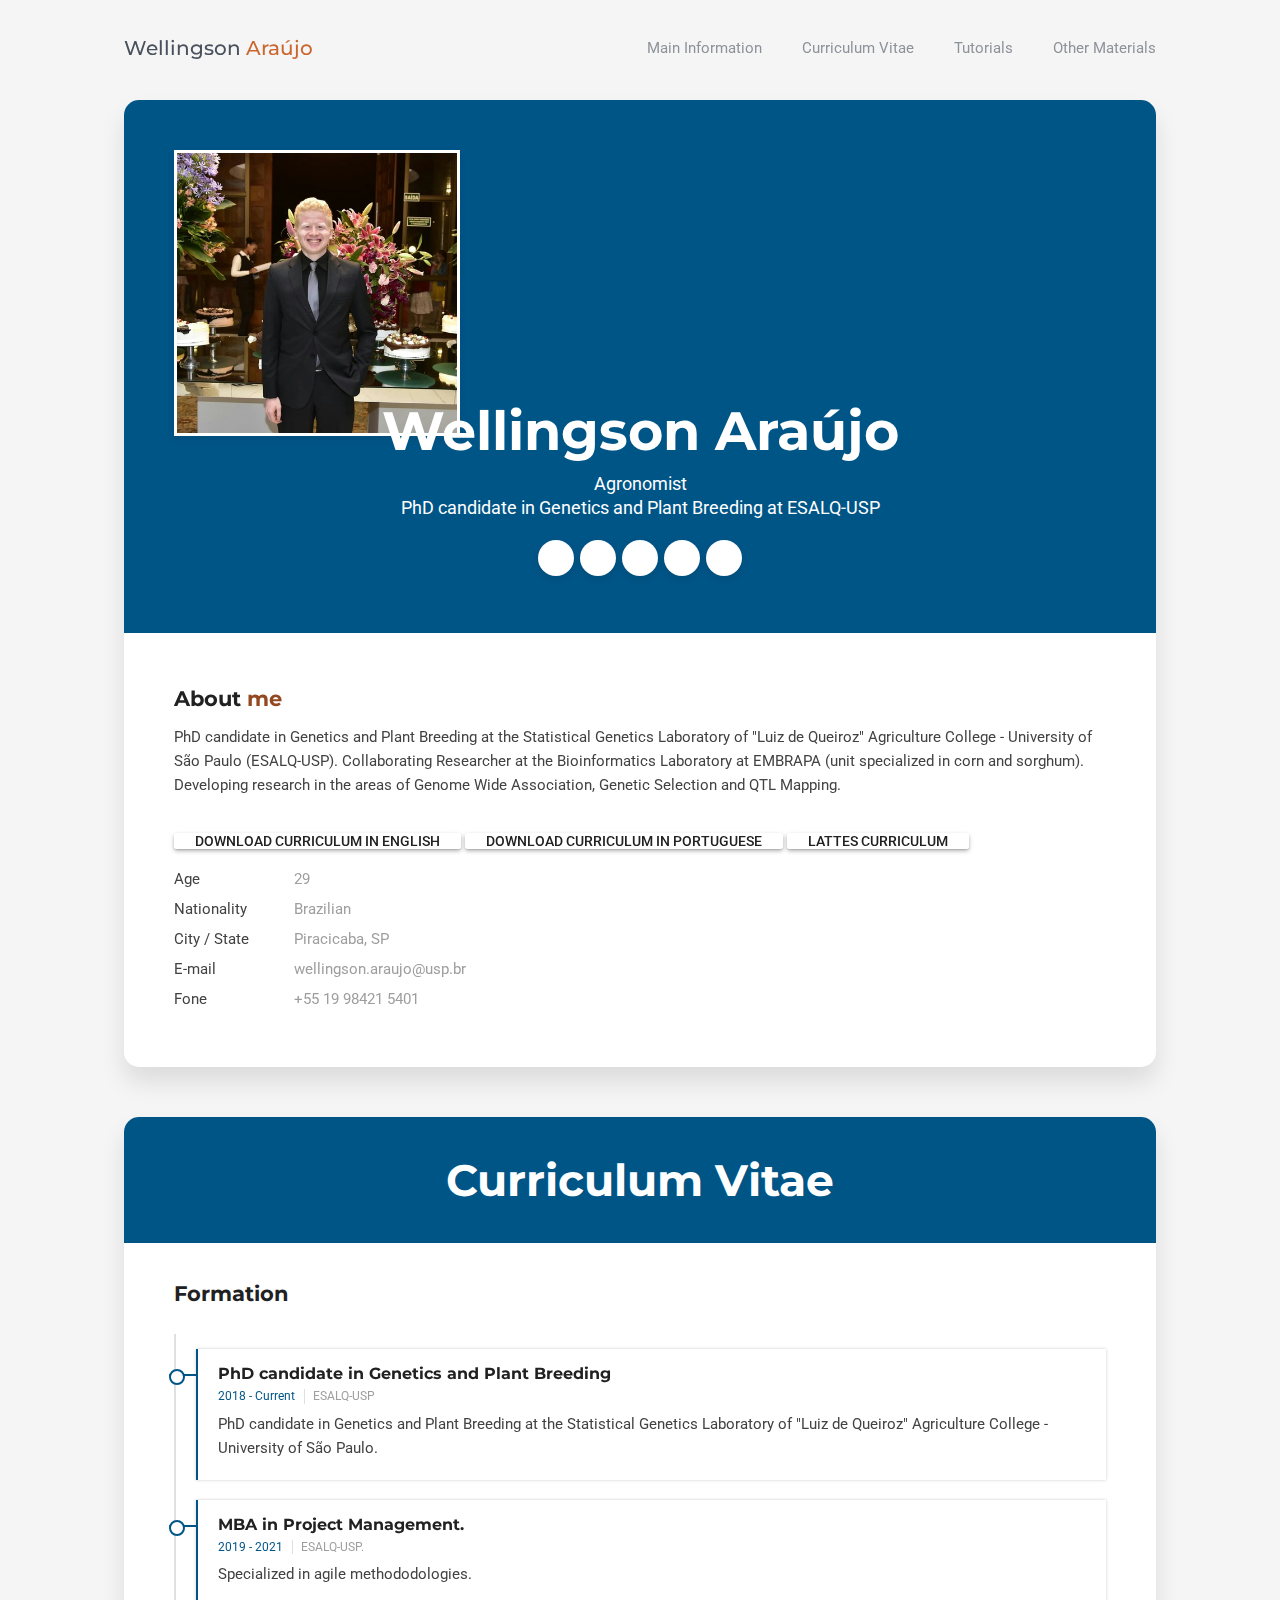
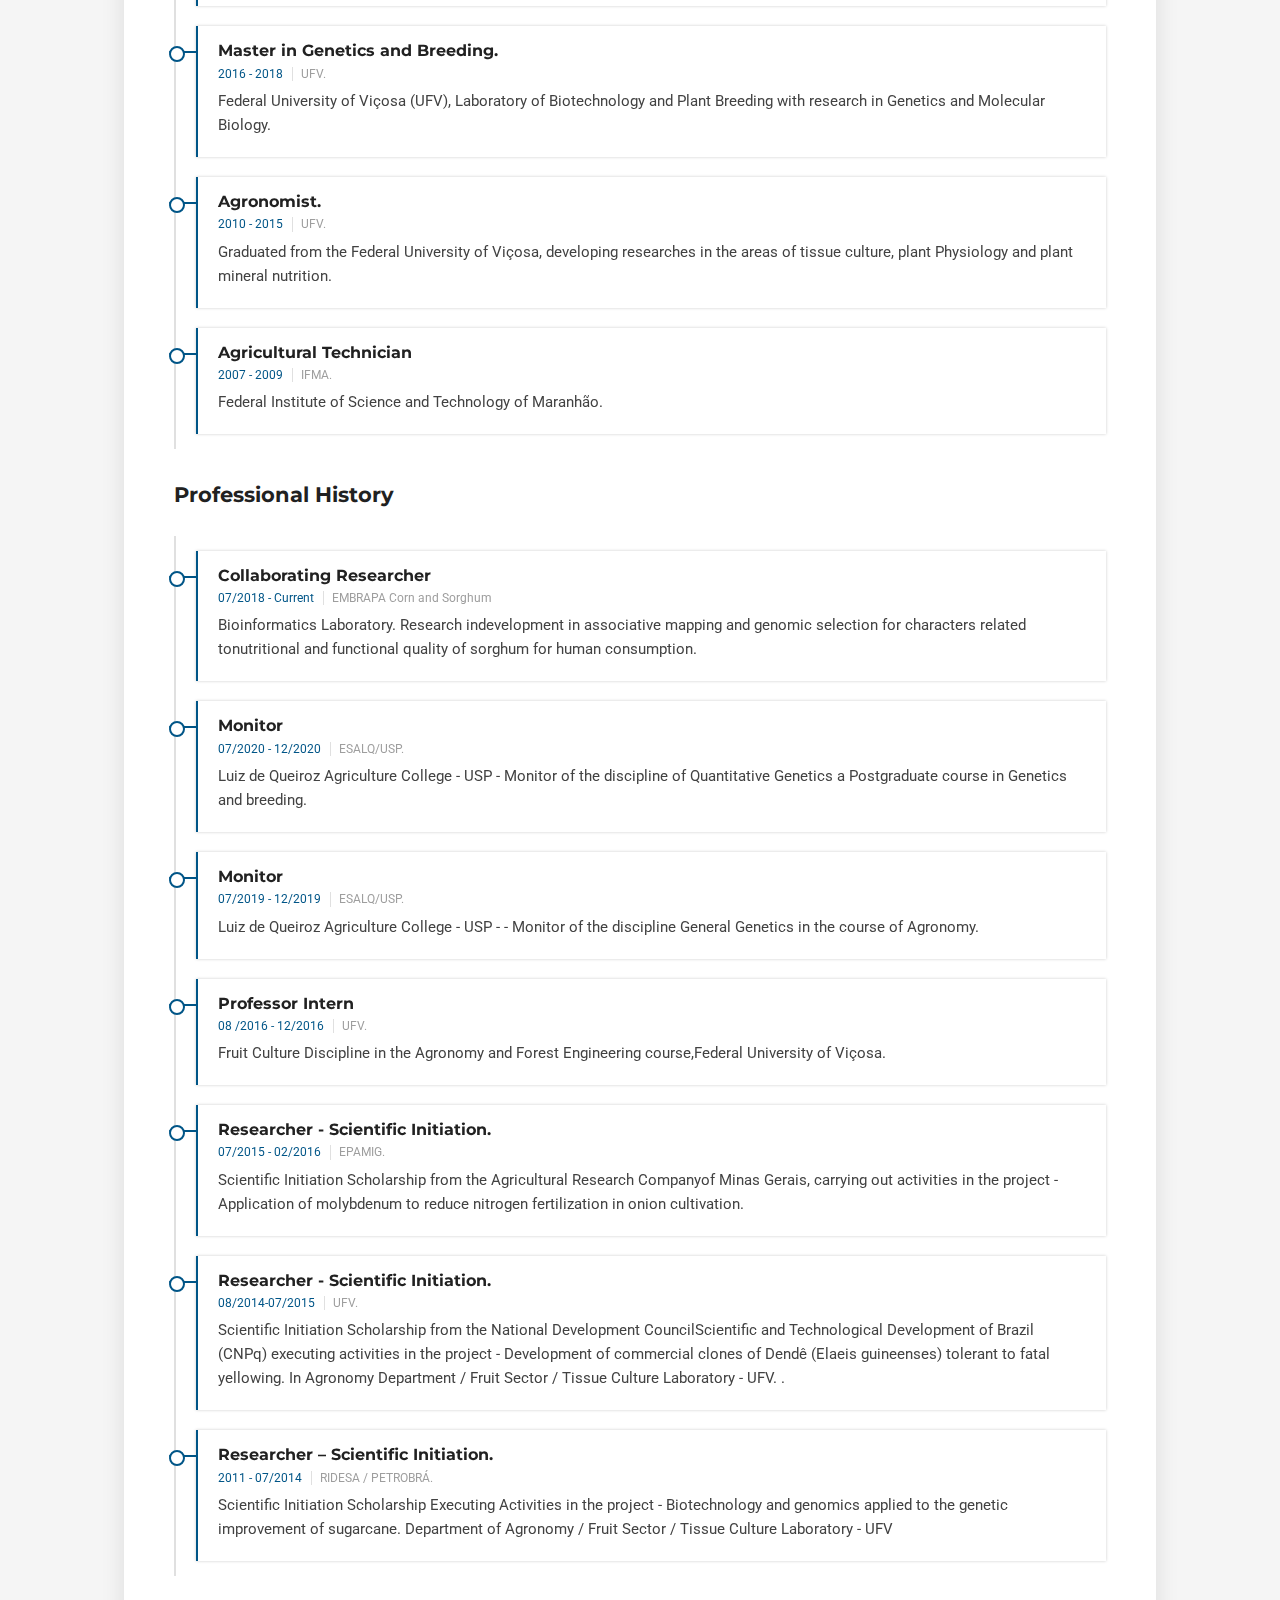
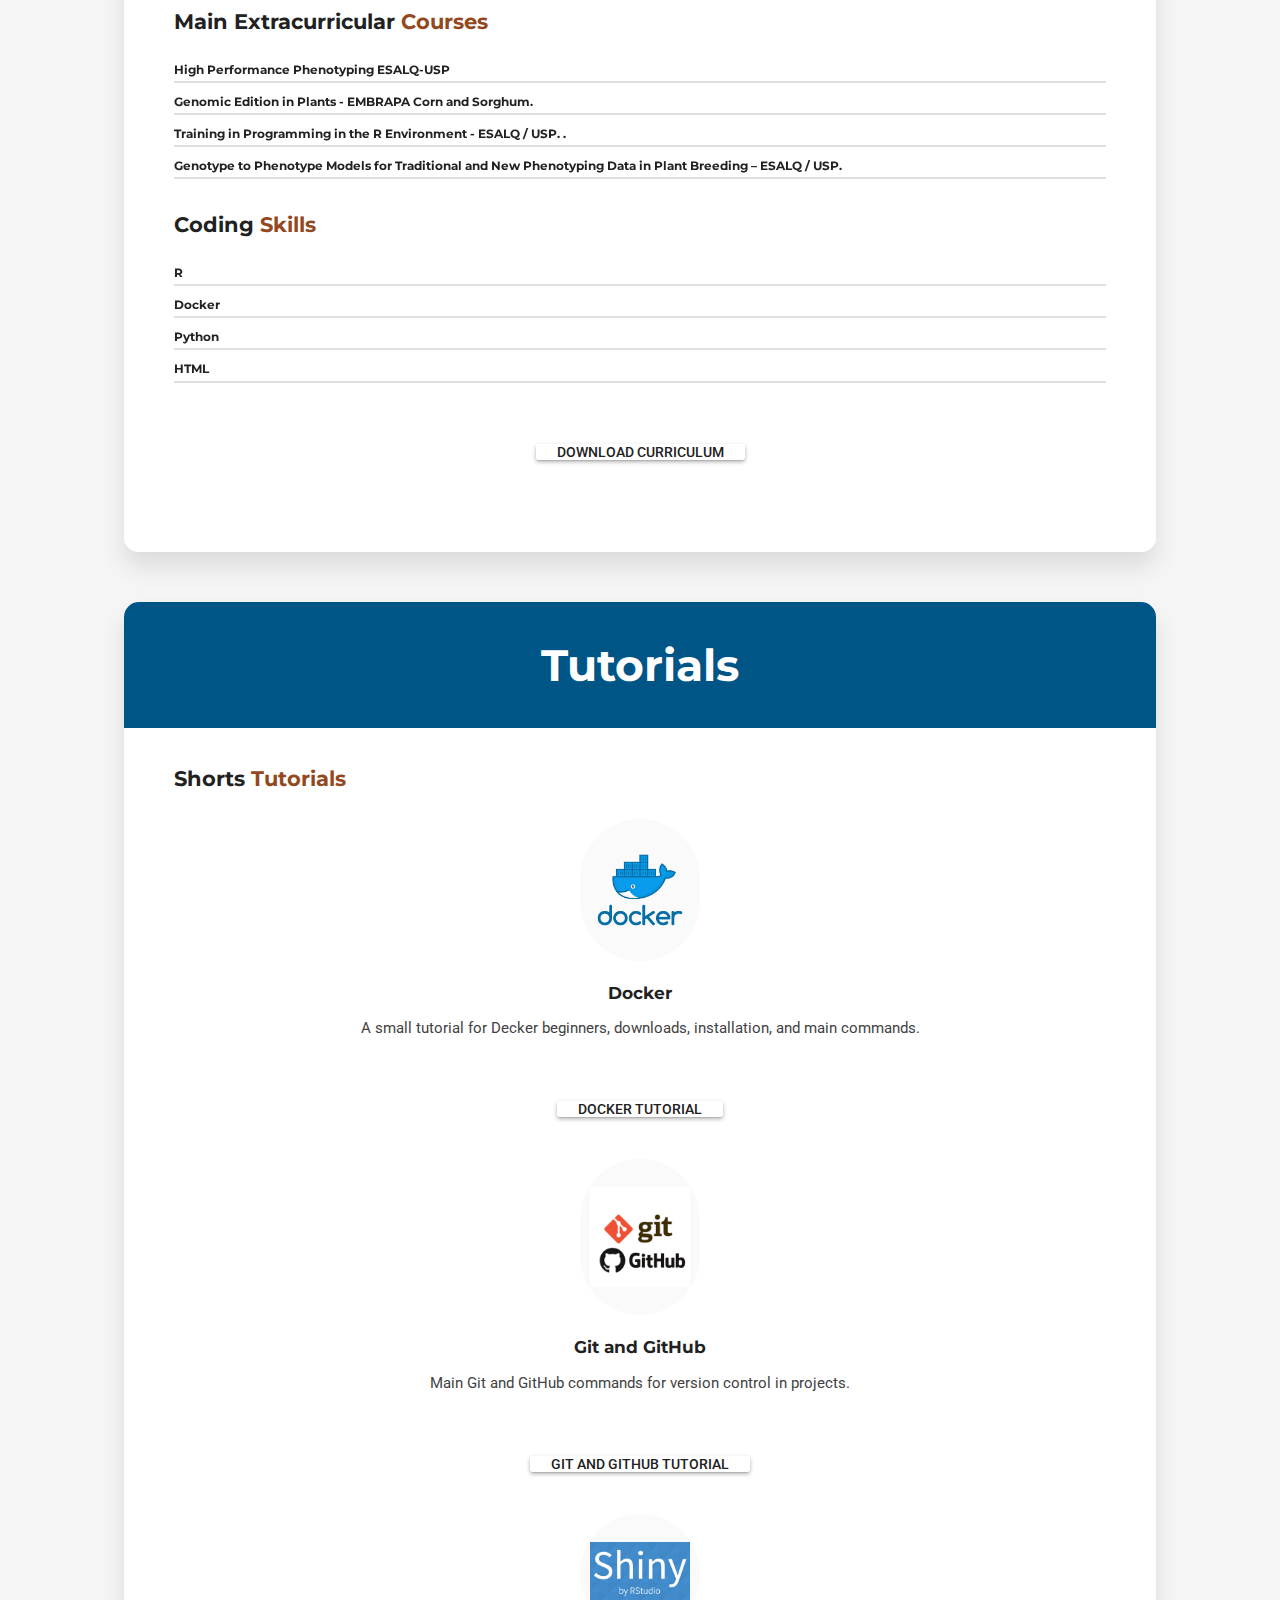
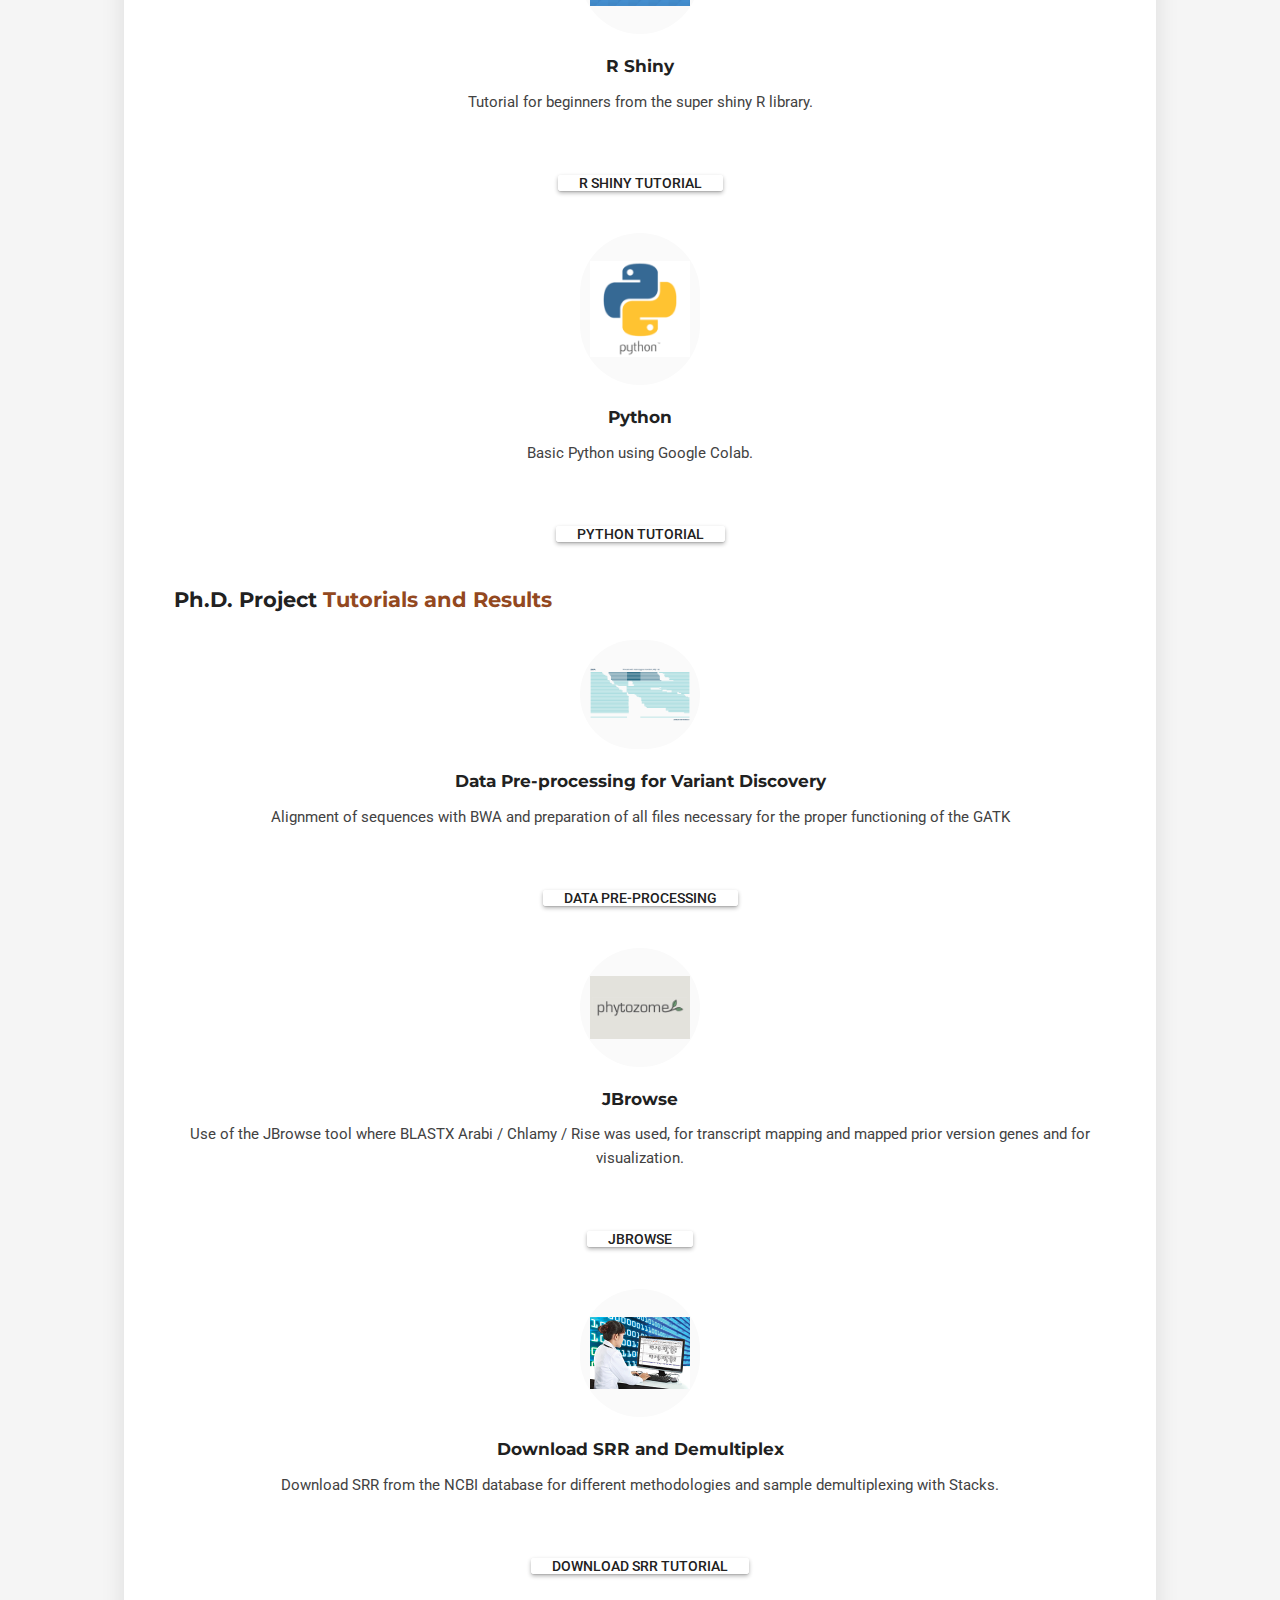
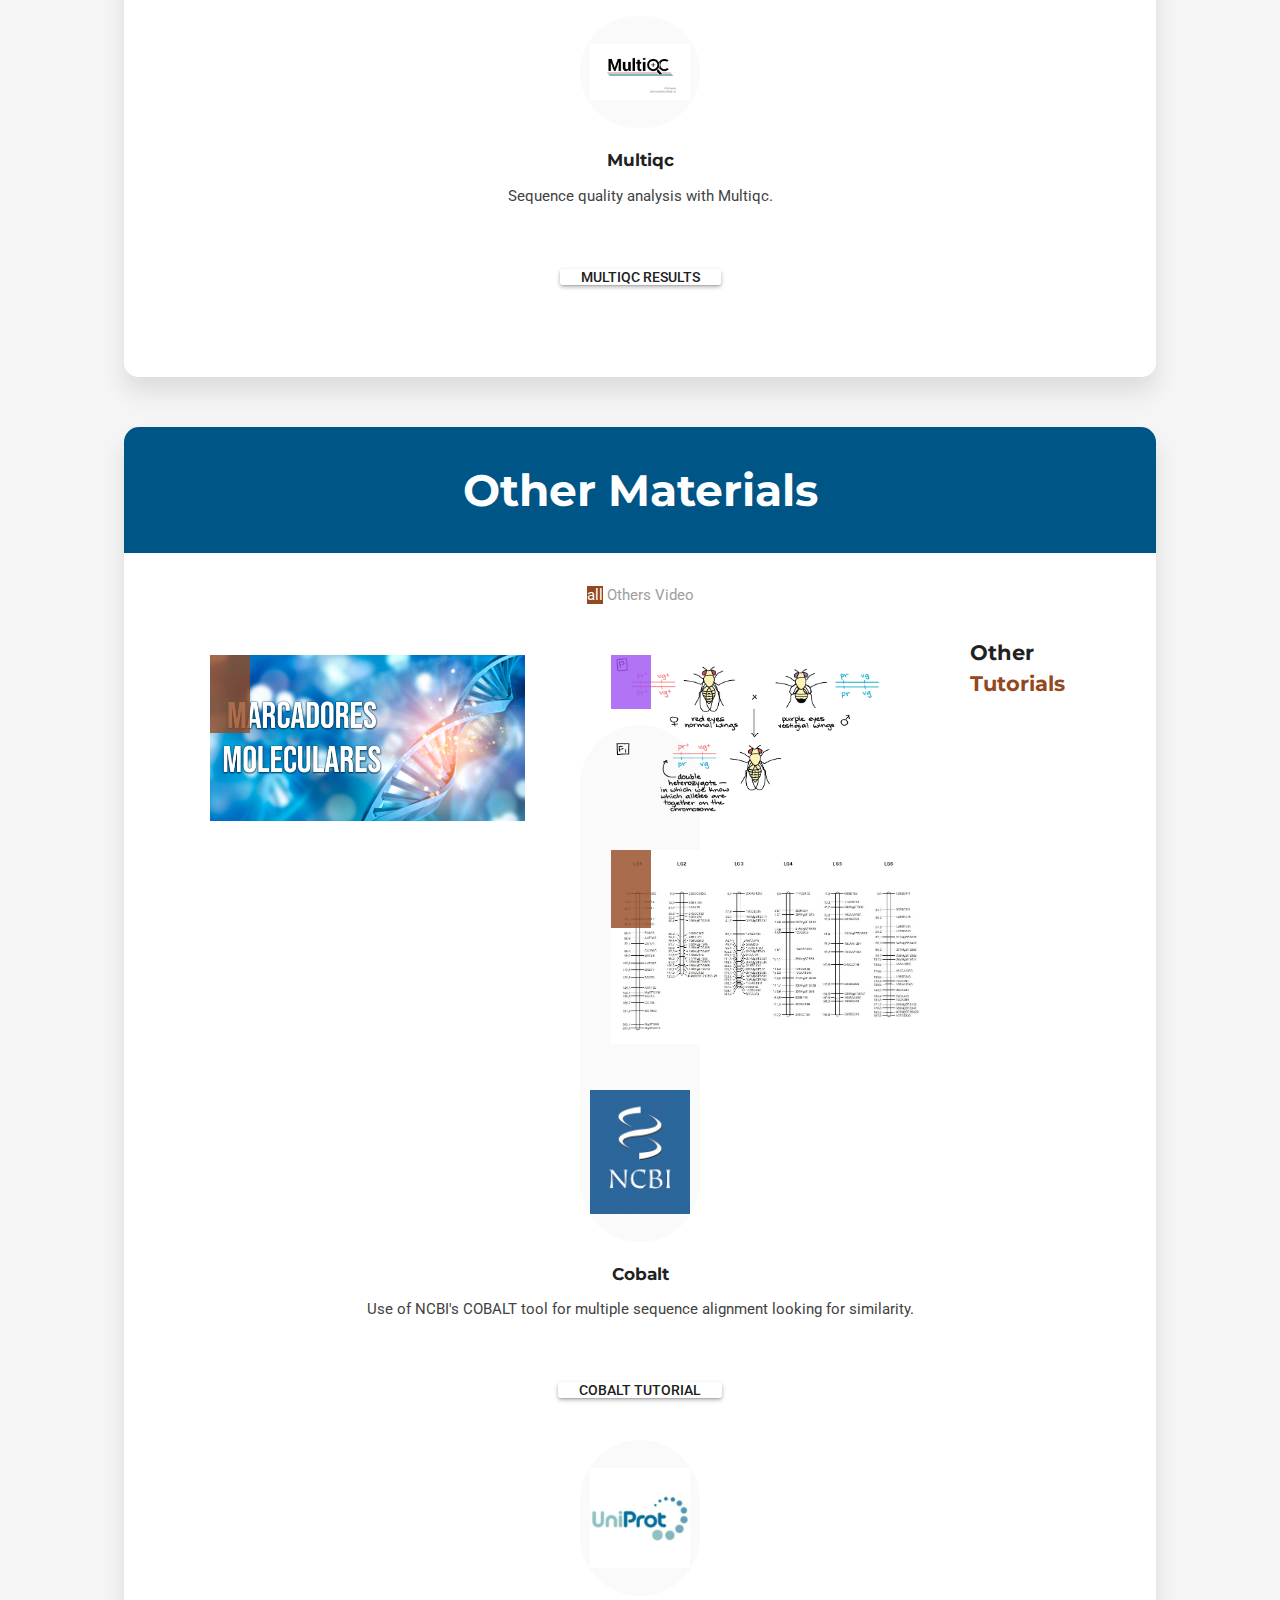
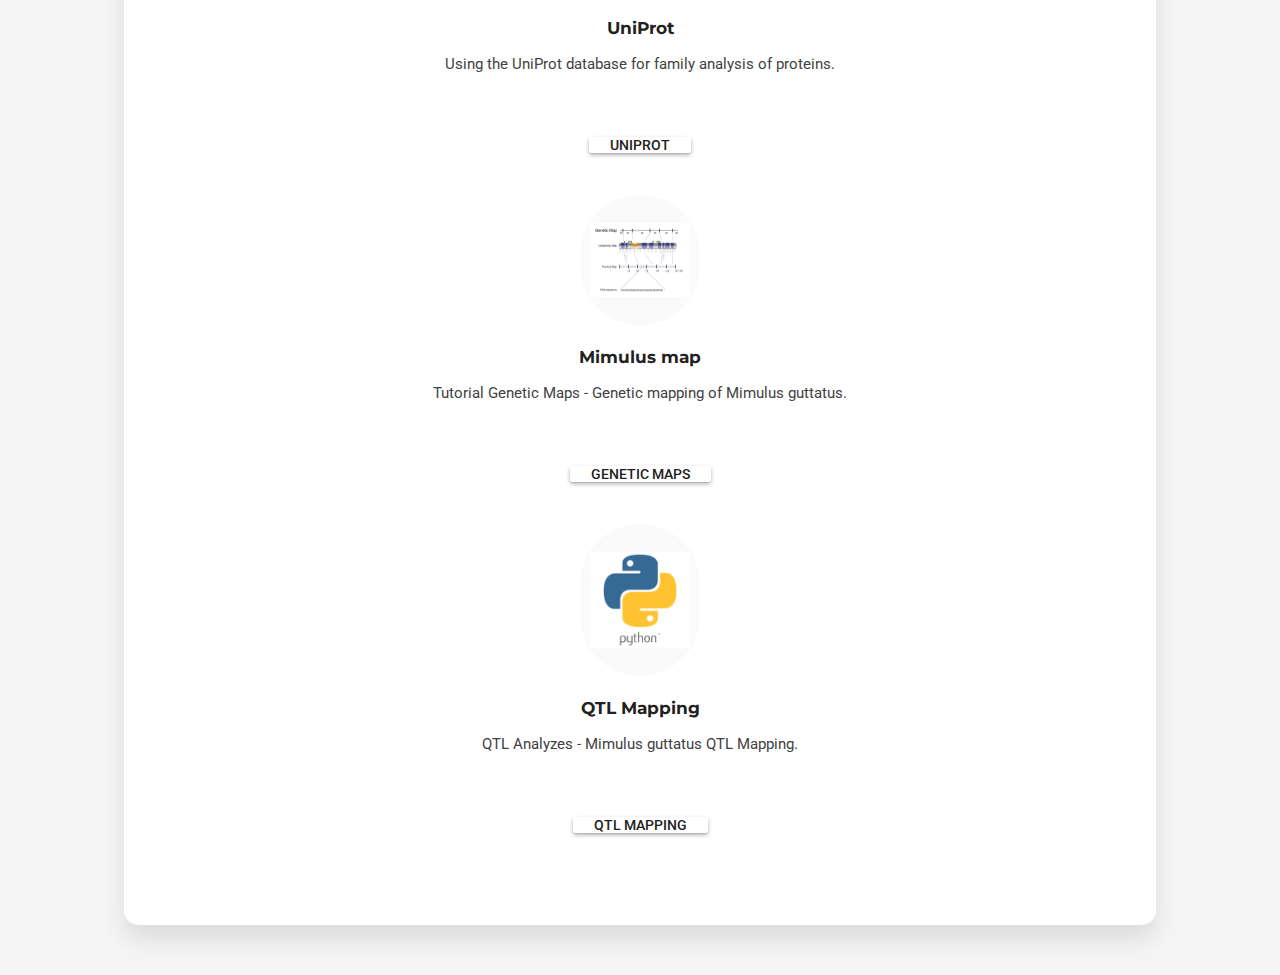
==== commit ffdcd4b7: "add cv em ingles" ====
--- a/index.html
+++ b/index.html
@@ -7,7 +7,7 @@
     <meta name="viewport" content="width=device-width, initial-scale=1, maximum-scale=1" />
     <meta name="description" content="Curriculum vitae Wellingson Araújo" />
     <meta name="keywords" content="curriculo, vitae, university, git, github" />
-    <link rel="shortcut icon" href="TAXA1.ico">
+    <link rel="shortcut icon" href="dna.ico">
 
     <link rel="stylesheet" href="css/bootstrap.min.css" type="text/css">
     <link rel="stylesheet" href="css/normalize.css" type="text/css">
@@ -130,7 +130,7 @@
                           Developing research in the areas of Genome Wide Association, Genetic Selection and QTL Mapping.</p>
                       </div>
                       <div class="download-resume">
-                        <a href="cv/CV.pdf" class="btn btn-secondary" target="_blank">Download Curriculum in English</a>
+                        <a href="cv/CV_ingles.pdf" class="btn btn-secondary" target="_blank">Download Curriculum in English</a>
                       </div>
                       <div class="download-resume">
                         <a href="cv/CV.pdf" class="btn btn-secondary" target="_blank">Download Curriculum in Portuguese </a>
@@ -243,7 +243,7 @@
                             <h4 class="item-title">Monitor</h4>
                             <span class="item-period">07/2020 - 12/2020</span>
                             <span class="item-small">ESALQ/USP.</span>
-                            <p class="item-description">Escola Superior Luiz de Queiroz -  Monitor of the discipline of Quantitative Genetics a Postgraduate course in Genetics and breeding.</p>
+                            <p class="item-description">Luiz de Queiroz Agriculture College - USP -  Monitor of the discipline of Quantitative Genetics a Postgraduate course in Genetics and breeding.</p>
                           </div>
                           <!-- / Experience 2 -->
 
@@ -252,7 +252,7 @@
                             <h4 class="item-title">Monitor</h4>
                             <span class="item-period">07/2019 - 12/2019</span>
                             <span class="item-small">ESALQ/USP.</span>
-                            <p class="item-description">Escola Superior Luiz de Queiroz -  Monitor of the discipline General Genetics in the course of Agronomy.</p>
+                            <p class="item-description">Luiz de Queiroz Agriculture College - USP - -  Monitor of the discipline General Genetics in the course of Agronomy.</p>
                           </div>
                           <!-- / Experience 3 -->
 
@@ -279,7 +279,7 @@
                             <h4 class="item-title"> Researcher - Scientific Initiation.</h4>
                             <span class="item-period"> 08/2014-07/2015</span>
                             <span class="item-small">UFV.</span>
-                            <p class="item-description">Scientific Initiation Scholarship from the National Development CouncilScientific and Technological Development of Brazil (CNPq) executing activities in the project - Developmentdevelopment of commercial clones of Dendê (Elaeis guineenses) tolerant to fatal yellowing. In Agronomy Department / Fruit Sector / Tissue Culture Laboratory - UFV.
+                            <p class="item-description">Scientific Initiation Scholarship from the National Development CouncilScientific and Technological Development of Brazil (CNPq) executing activities in the project - Development of commercial clones of Dendê (Elaeis guineenses) tolerant to fatal yellowing. In Agronomy Department / Fruit Sector / Tissue Culture Laboratory - UFV.
                               .</p>
                           </div>
                           <!-- / Experience 6 -->
@@ -369,7 +369,7 @@
                     <div class="col-sm-12 col-md-12 col-lg-12">
                       <div class="block">
                         <div class="center download-resume">
-                          <a href="cv/resume.pdf" class="btn btn-secondary" target="_blank">Download Curriculum</a>
+                          <a href="cv/CV_ingles.pdf" class="btn btn-secondary" target="_blank">Download Curriculum</a>
                         </div>
                       </div>
                     </div>
@@ -553,7 +553,7 @@
                             <img src="images/portfolio/full/pre_process.jpg" alt="Creativity" class="mCS_img_loaded">
                           </div>
                           <h4> Download SRR and Demultiplex</h4>
-                          <p>Download SRR from the NCBI database for different methodologies and sample demultiplexing with Stacks..</p>
+                          <p>Download SRR from the NCBI database for different methodologies and sample demultiplexing with Stacks.</p>
                           <!-- Download Resume Button -->
                           <div class="row">
                             <div class="col-sm-12 col-md-12 col-lg-12">
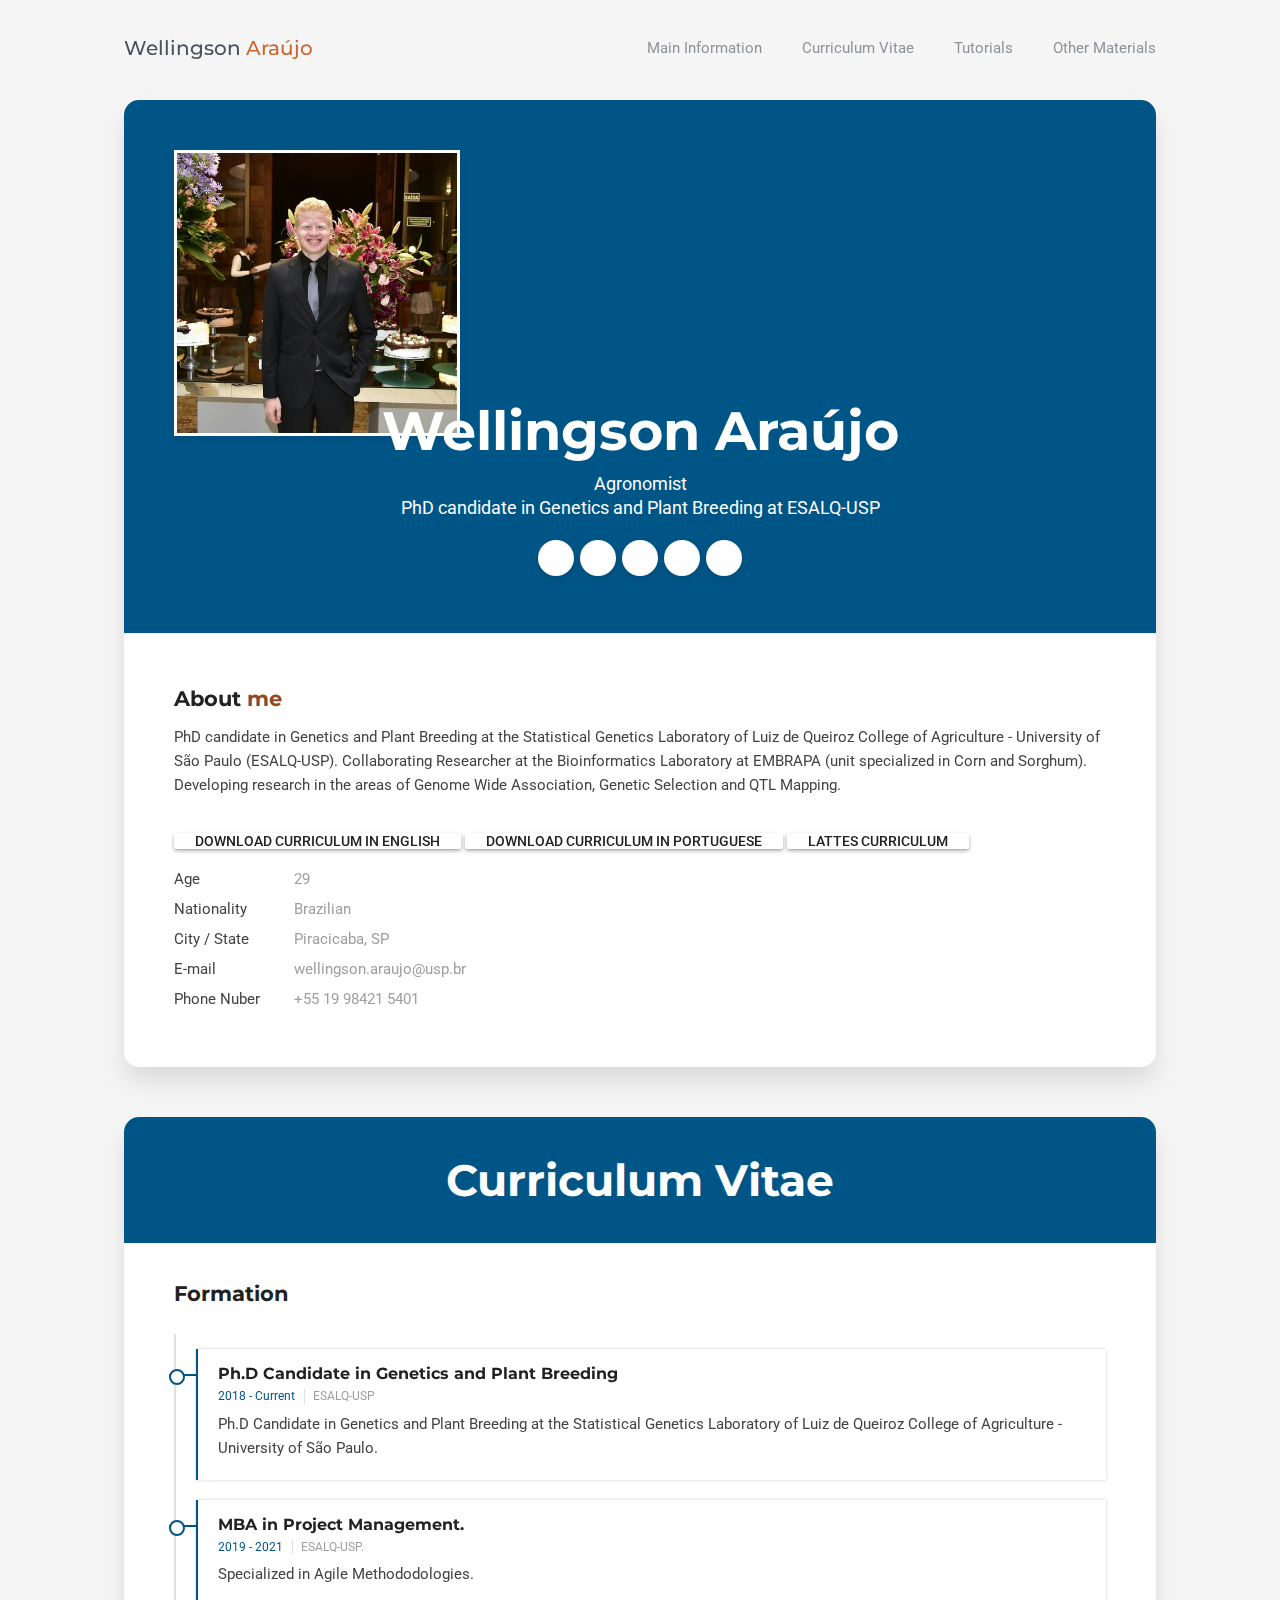
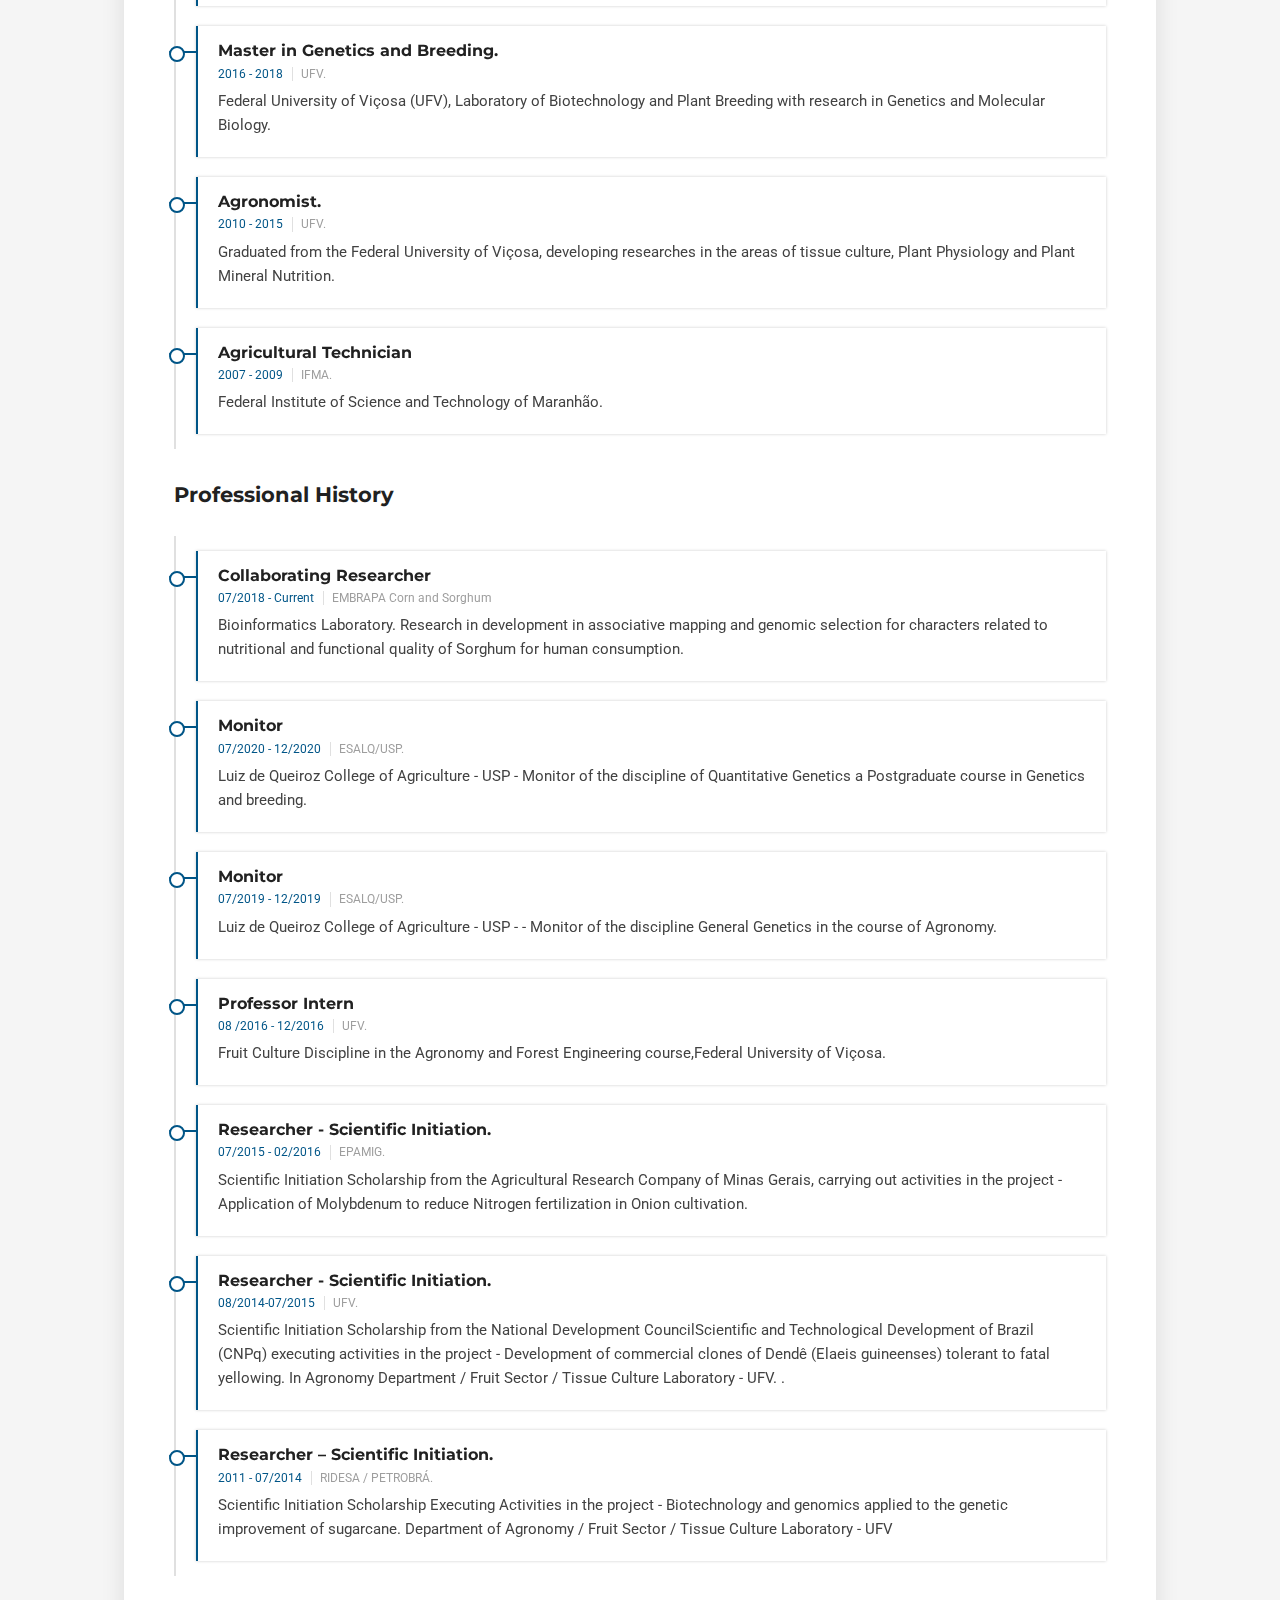
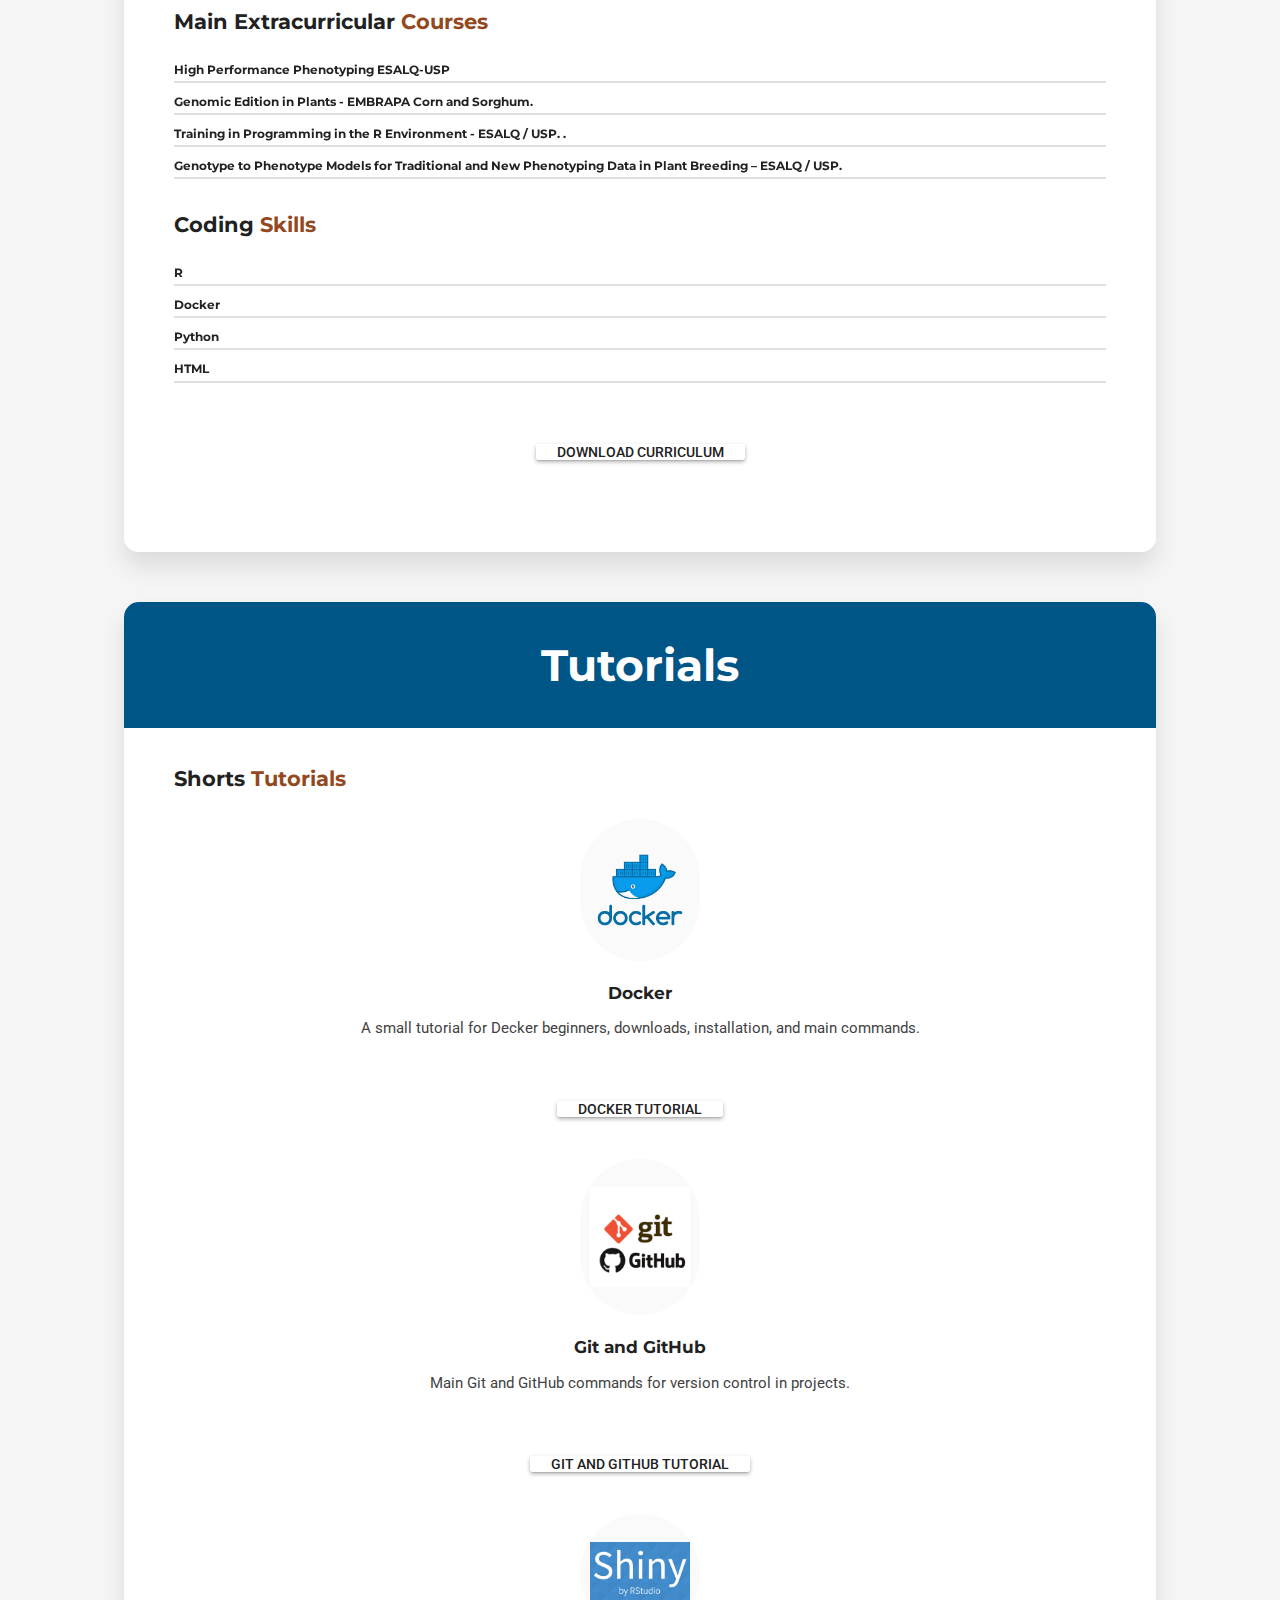
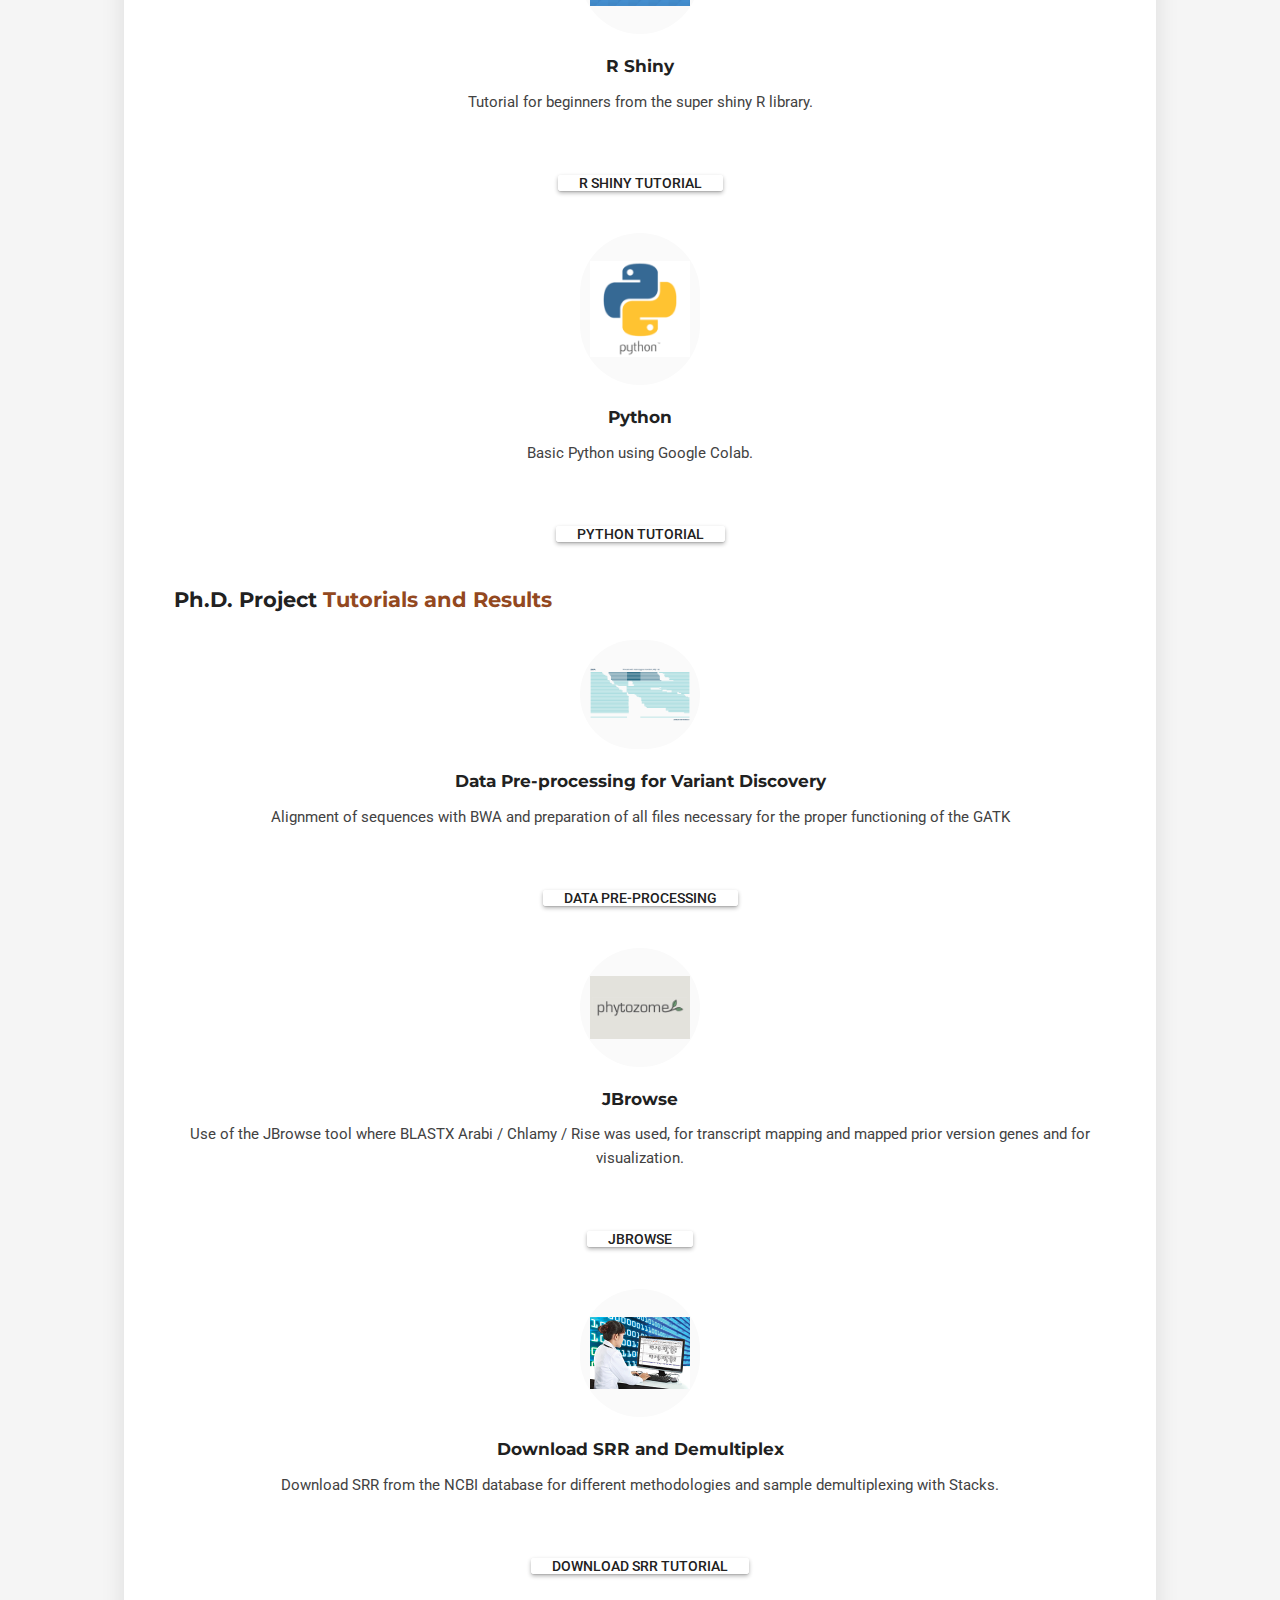
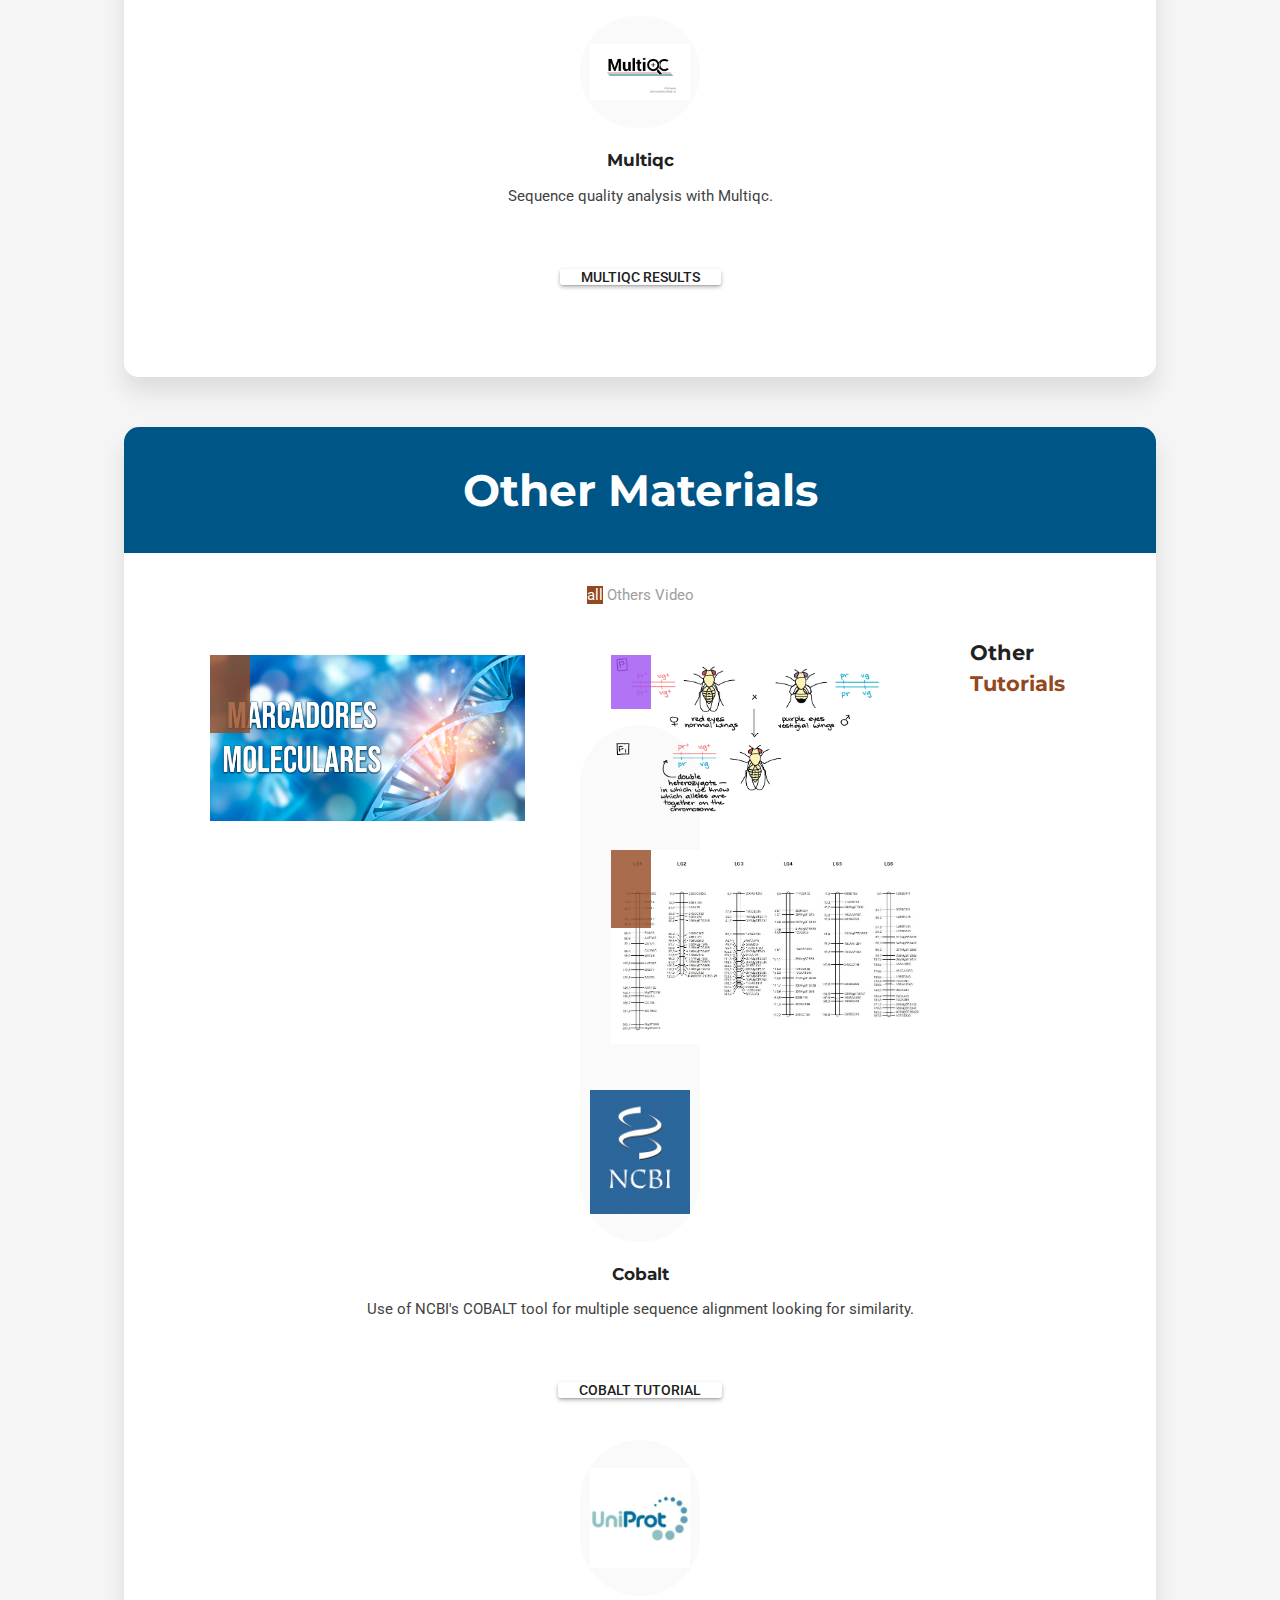
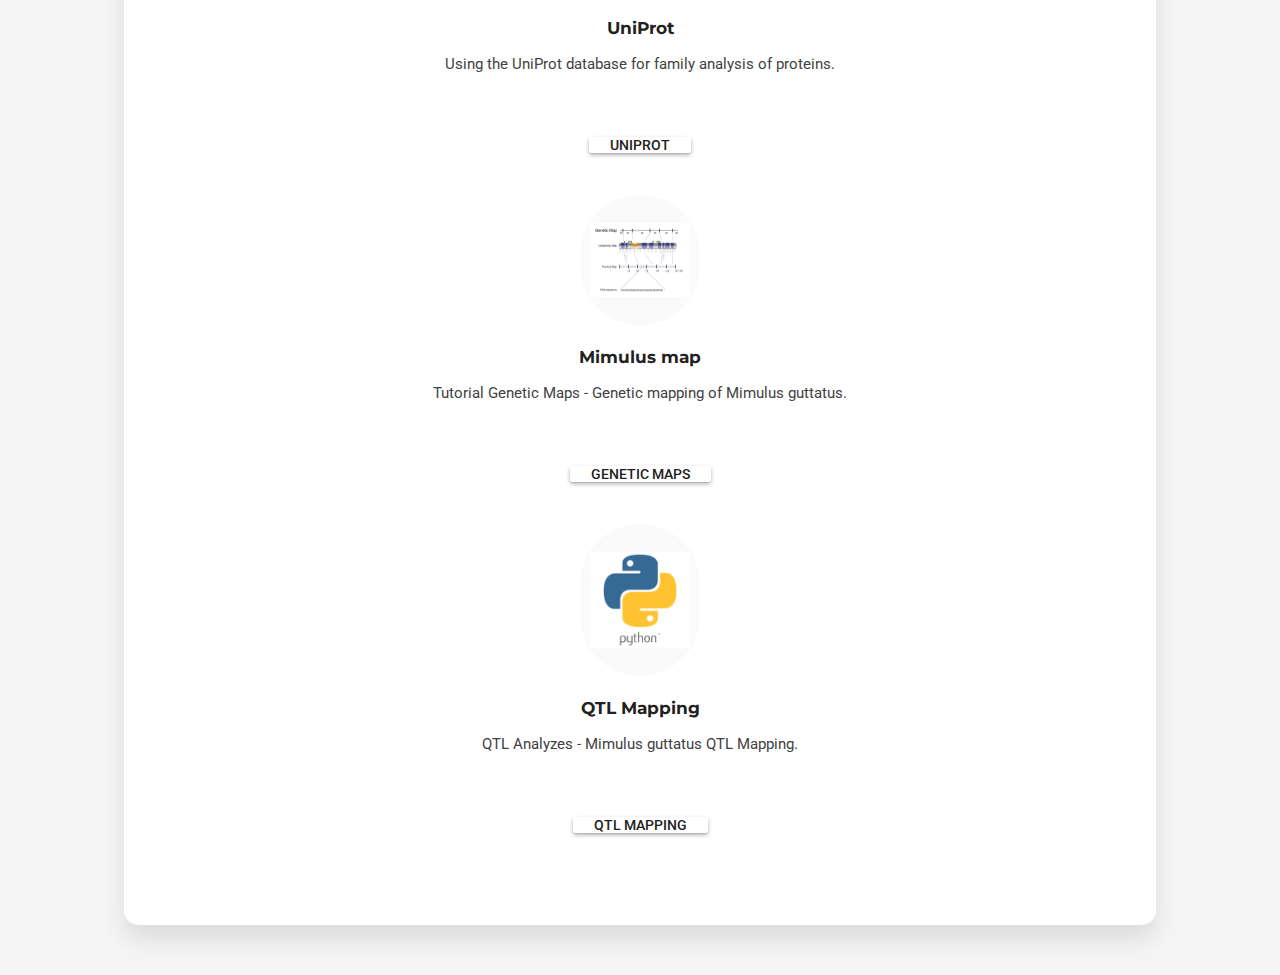
==== commit b938316c: "add correçoes" ====
--- a/index.html
+++ b/index.html
@@ -124,9 +124,9 @@
                         <div class="block-title">
                           <h3>About <span>me</span></h3>
                         </div>
-                        <p>PhD candidate in Genetics and Plant Breeding at the Statistical Genetics Laboratory of "Luiz de Queiroz" Agriculture College - University of
+                        <p>PhD candidate in Genetics and Plant Breeding at the Statistical Genetics Laboratory of Luiz de Queiroz College of Agriculture  - University of
                           São Paulo (ESALQ-USP).
-                          Collaborating Researcher at the Bioinformatics Laboratory at EMBRAPA (unit specialized in corn and sorghum).
+                          Collaborating Researcher at the Bioinformatics Laboratory at EMBRAPA (unit specialized in Corn and Sorghum).
                           Developing research in the areas of Genome Wide Association, Genetic Selection and QTL Mapping.</p>
                       </div>
                       <div class="download-resume">
@@ -145,7 +145,7 @@
                         <li><span class="title">Nationality</span><span class="value">Brazilian</span></li>
                         <li><span class="title">City / State</span><span class="value">Piracicaba, SP</span></li>
                         <li><span class="title">E-mail</span><span class="value">wellingson.araujo@usp.br</span></li>
-                        <li><span class="title">Fone</span><span class="value">+55 19 98421 5401</span></li>
+                        <li><span class="title">Phone Nuber</span><span class="value">+55 19 98421 5401</span></li>
                       </ul>
                     </div>
 
@@ -173,10 +173,10 @@
                         <div class="timeline">
                           <!-- Education 1 -->
                           <div class="timeline-item">
-                            <h4 class="item-title">PhD candidate in Genetics and Plant Breeding</h4>
+                            <h4 class="item-title">Ph.D Candidate in Genetics and Plant Breeding</h4>
                             <span class="item-period">2018 - Current</span>
                             <span class="item-small">ESALQ-USP</span>
-                            <p class="item-description">PhD candidate in Genetics and Plant Breeding at the Statistical Genetics Laboratory of "Luiz de Queiroz" Agriculture College - University of
+                            <p class="item-description">Ph.D Candidate in Genetics and Plant Breeding at the Statistical Genetics Laboratory of Luiz de Queiroz College of Agriculture  - University of
                               São Paulo.</p>
                           </div>
                           <!-- / Education 1 -->
@@ -186,7 +186,7 @@
                             <h4 class="item-title">MBA in Project Management.</h4>
                             <span class="item-period">2019 - 2021</span>
                             <span class="item-small">ESALQ-USP.</span>
-                            <p class="item-description">Specialized in agile methododologies.</p>
+                            <p class="item-description">Specialized in Agile Methododologies.</p>
                           </div>
                           <!-- / Education 2 -->
 
@@ -205,7 +205,7 @@
                             <h4 class="item-title">Agronomist.</h4>
                             <span class="item-period">2010 - 2015</span>
                             <span class="item-small">UFV.</span>
-                            <p class="item-description">Graduated from the Federal University of Viçosa, developing researches in the areas of tissue culture, plant Physiology and plant mineral nutrition.</p>
+                            <p class="item-description">Graduated from the Federal University of Viçosa, developing researches in the areas of tissue culture, Plant Physiology and Plant Mineral Nutrition.</p>
                           </div>
                           <!-- / Education 4 -->
 
@@ -234,7 +234,7 @@
                             <h4 class="item-title">Collaborating Researcher</h4>
                             <span class="item-period"> 07/2018 - Current</span>
                             <span class="item-small">EMBRAPA Corn and Sorghum</span>
-                            <p class="item-description">Bioinformatics Laboratory. Research indevelopment in associative mapping and genomic selection for characters related tonutritional and functional quality of sorghum for human consumption.</p>
+                            <p class="item-description">Bioinformatics Laboratory. Research in development in associative mapping and genomic selection for characters related to nutritional and functional quality of Sorghum for human consumption.</p>
                           </div>
                           <!-- / Experience 1 -->
 
@@ -243,7 +243,7 @@
                             <h4 class="item-title">Monitor</h4>
                             <span class="item-period">07/2020 - 12/2020</span>
                             <span class="item-small">ESALQ/USP.</span>
-                            <p class="item-description">Luiz de Queiroz Agriculture College - USP -  Monitor of the discipline of Quantitative Genetics a Postgraduate course in Genetics and breeding.</p>
+                            <p class="item-description">Luiz de Queiroz College of Agriculture  - USP -  Monitor of the discipline of Quantitative Genetics a Postgraduate course in Genetics and breeding.</p>
                           </div>
                           <!-- / Experience 2 -->
 
@@ -252,7 +252,7 @@
                             <h4 class="item-title">Monitor</h4>
                             <span class="item-period">07/2019 - 12/2019</span>
                             <span class="item-small">ESALQ/USP.</span>
-                            <p class="item-description">Luiz de Queiroz Agriculture College - USP - -  Monitor of the discipline General Genetics in the course of Agronomy.</p>
+                            <p class="item-description">Luiz de Queiroz College of Agriculture  - USP - -  Monitor of the discipline General Genetics in the course of Agronomy.</p>
                           </div>
                           <!-- / Experience 3 -->
 
@@ -270,7 +270,7 @@
                             <h4 class="item-title"> Researcher - Scientific Initiation.</h4>
                             <span class="item-period"> 07/2015 - 02/2016</span>
                             <span class="item-small">EPAMIG.</span>
-                            <p class="item-description">Scientific Initiation Scholarship from the Agricultural Research Companyof Minas Gerais, carrying out activities in the project - Application of molybdenum to reduce nitrogen fertilization in onion cultivation.</p>
+                            <p class="item-description">Scientific Initiation Scholarship from the Agricultural Research Company of Minas Gerais, carrying out activities in the project - Application of Molybdenum to reduce Nitrogen fertilization in Onion cultivation.</p>
                           </div>
                           <!-- / Experience 5 -->
 
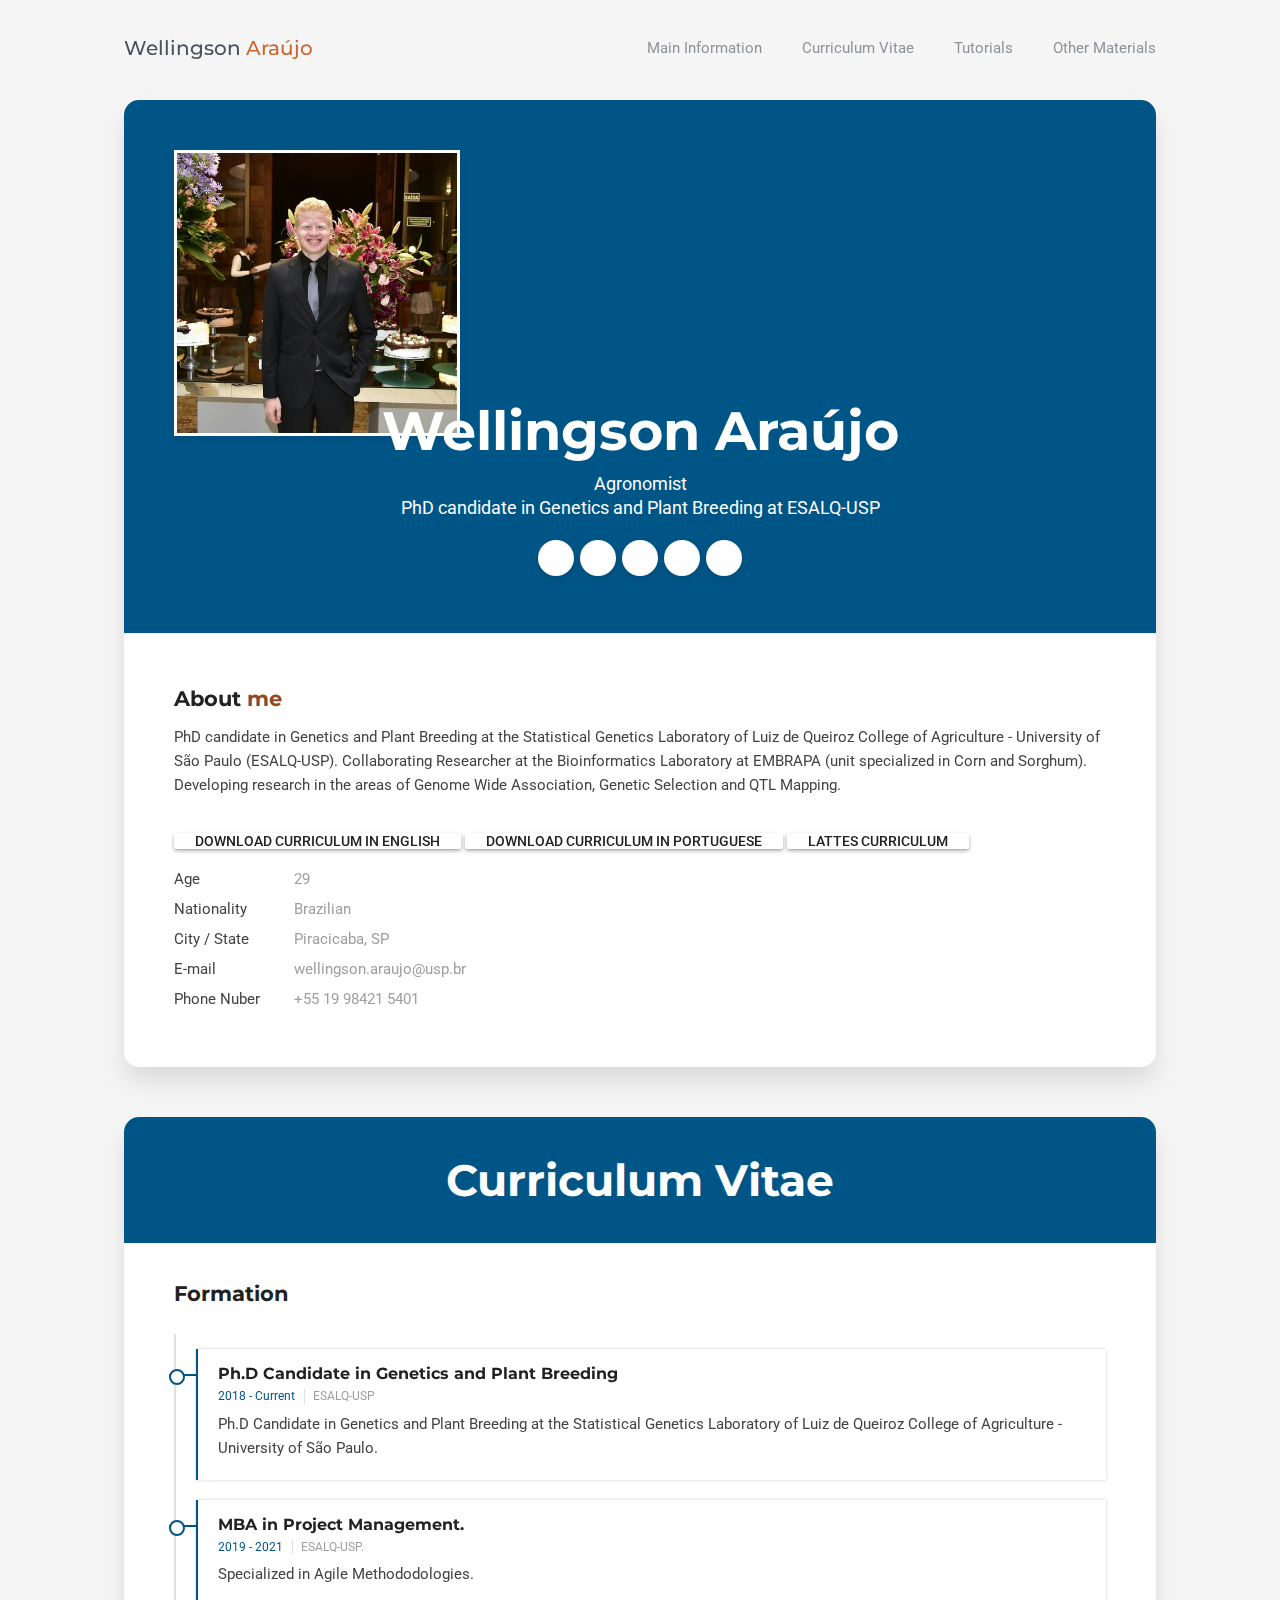
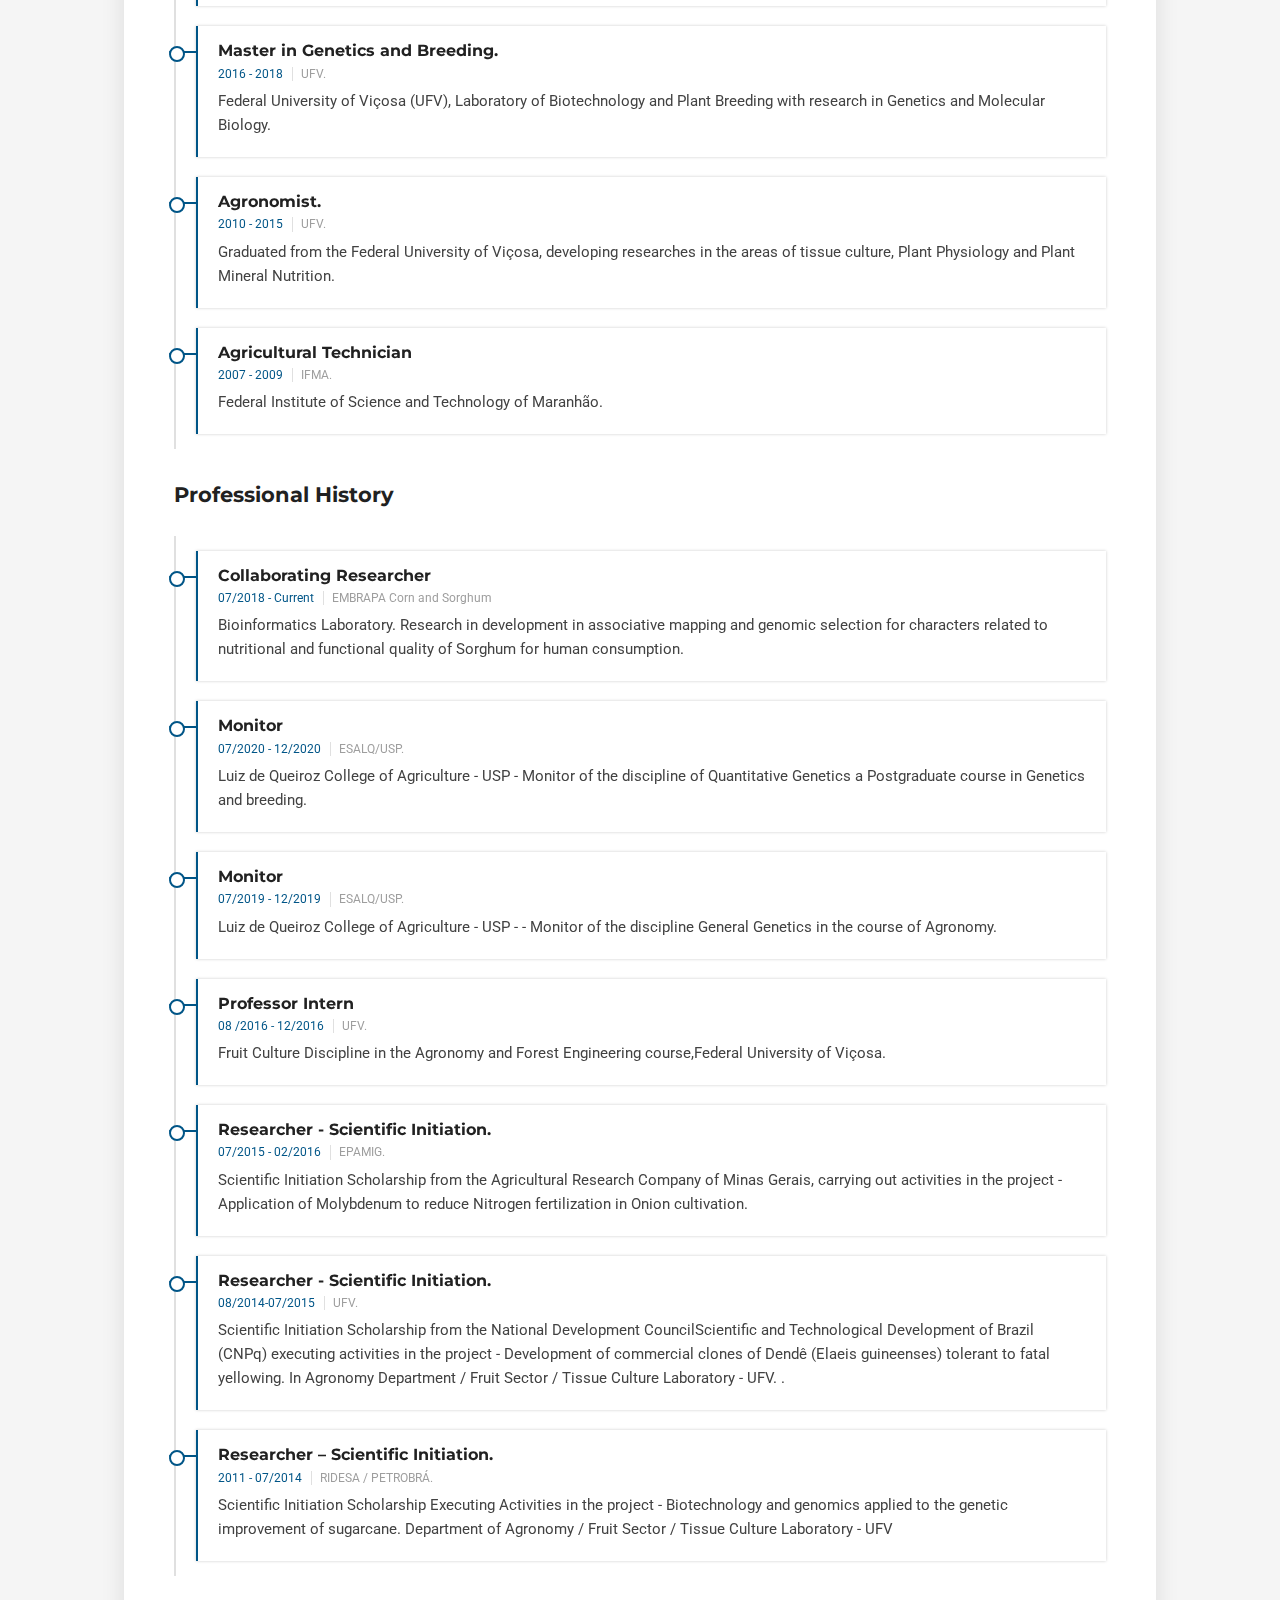
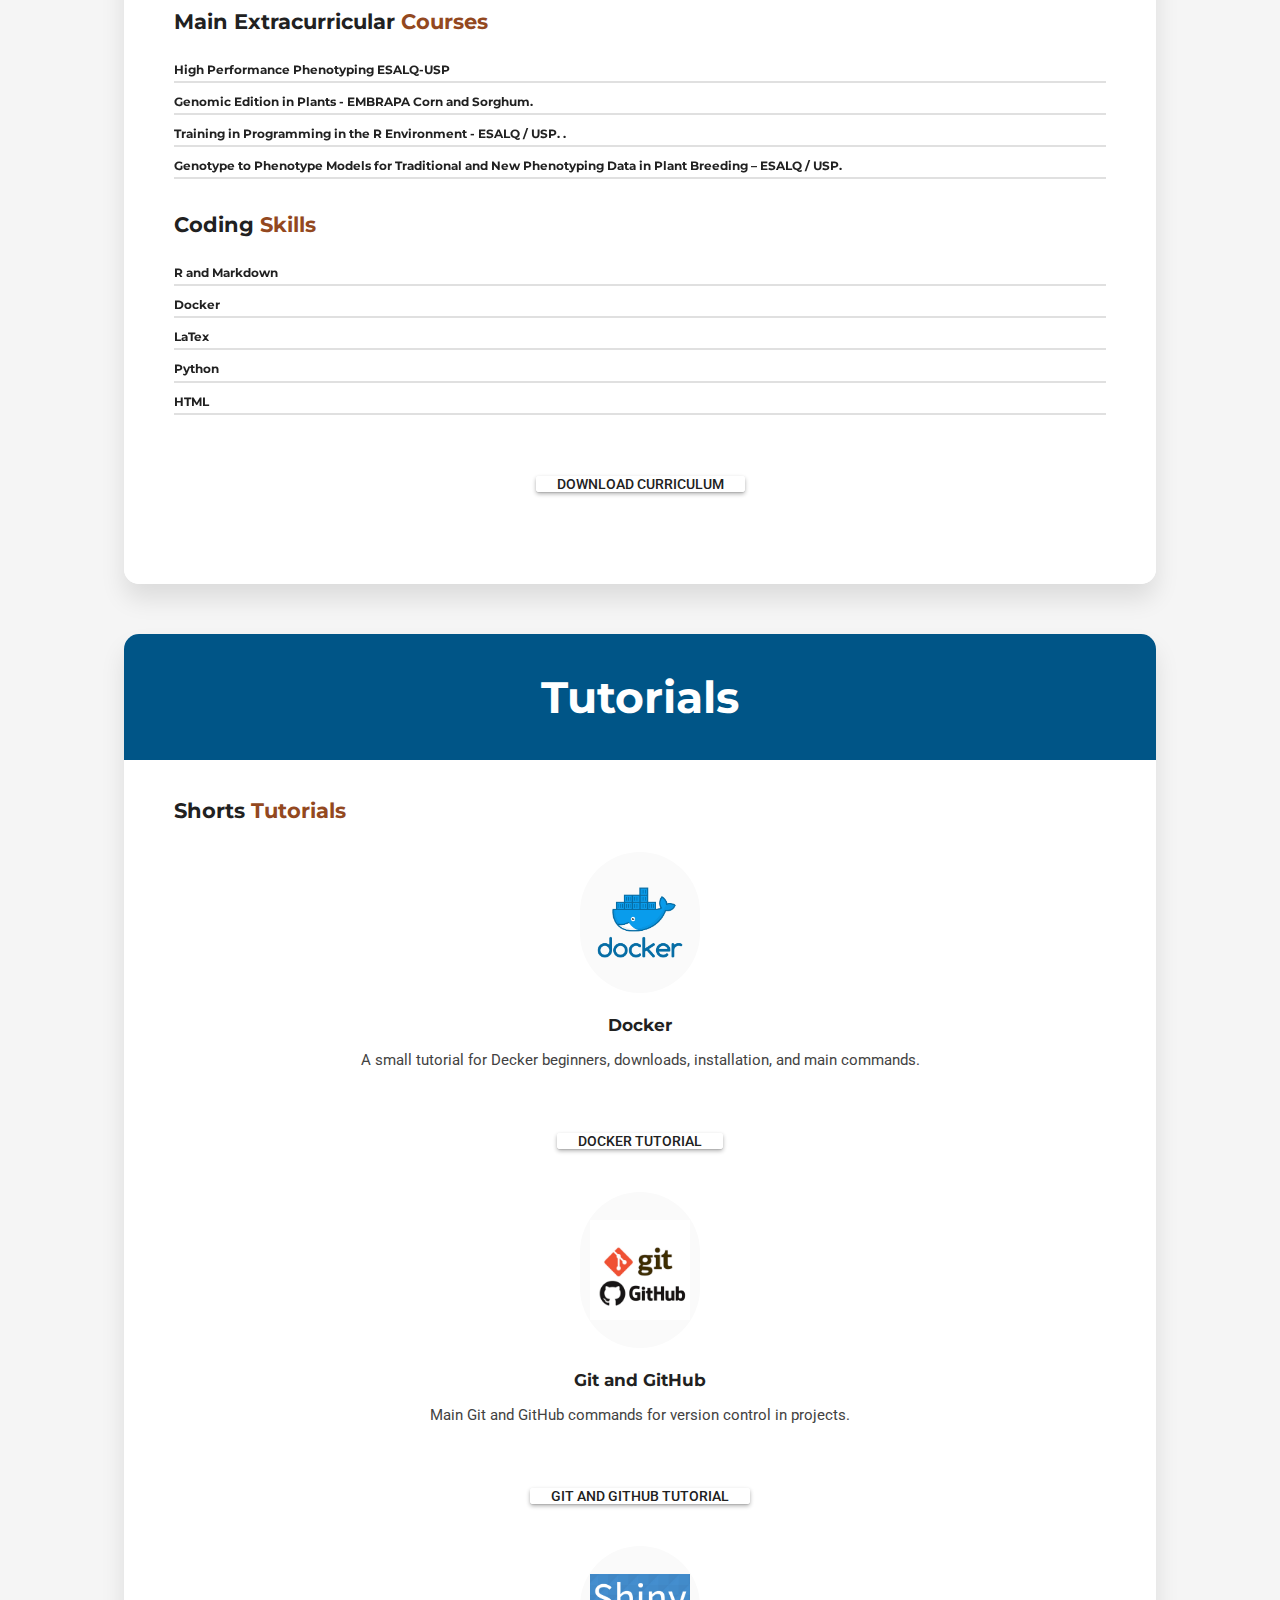
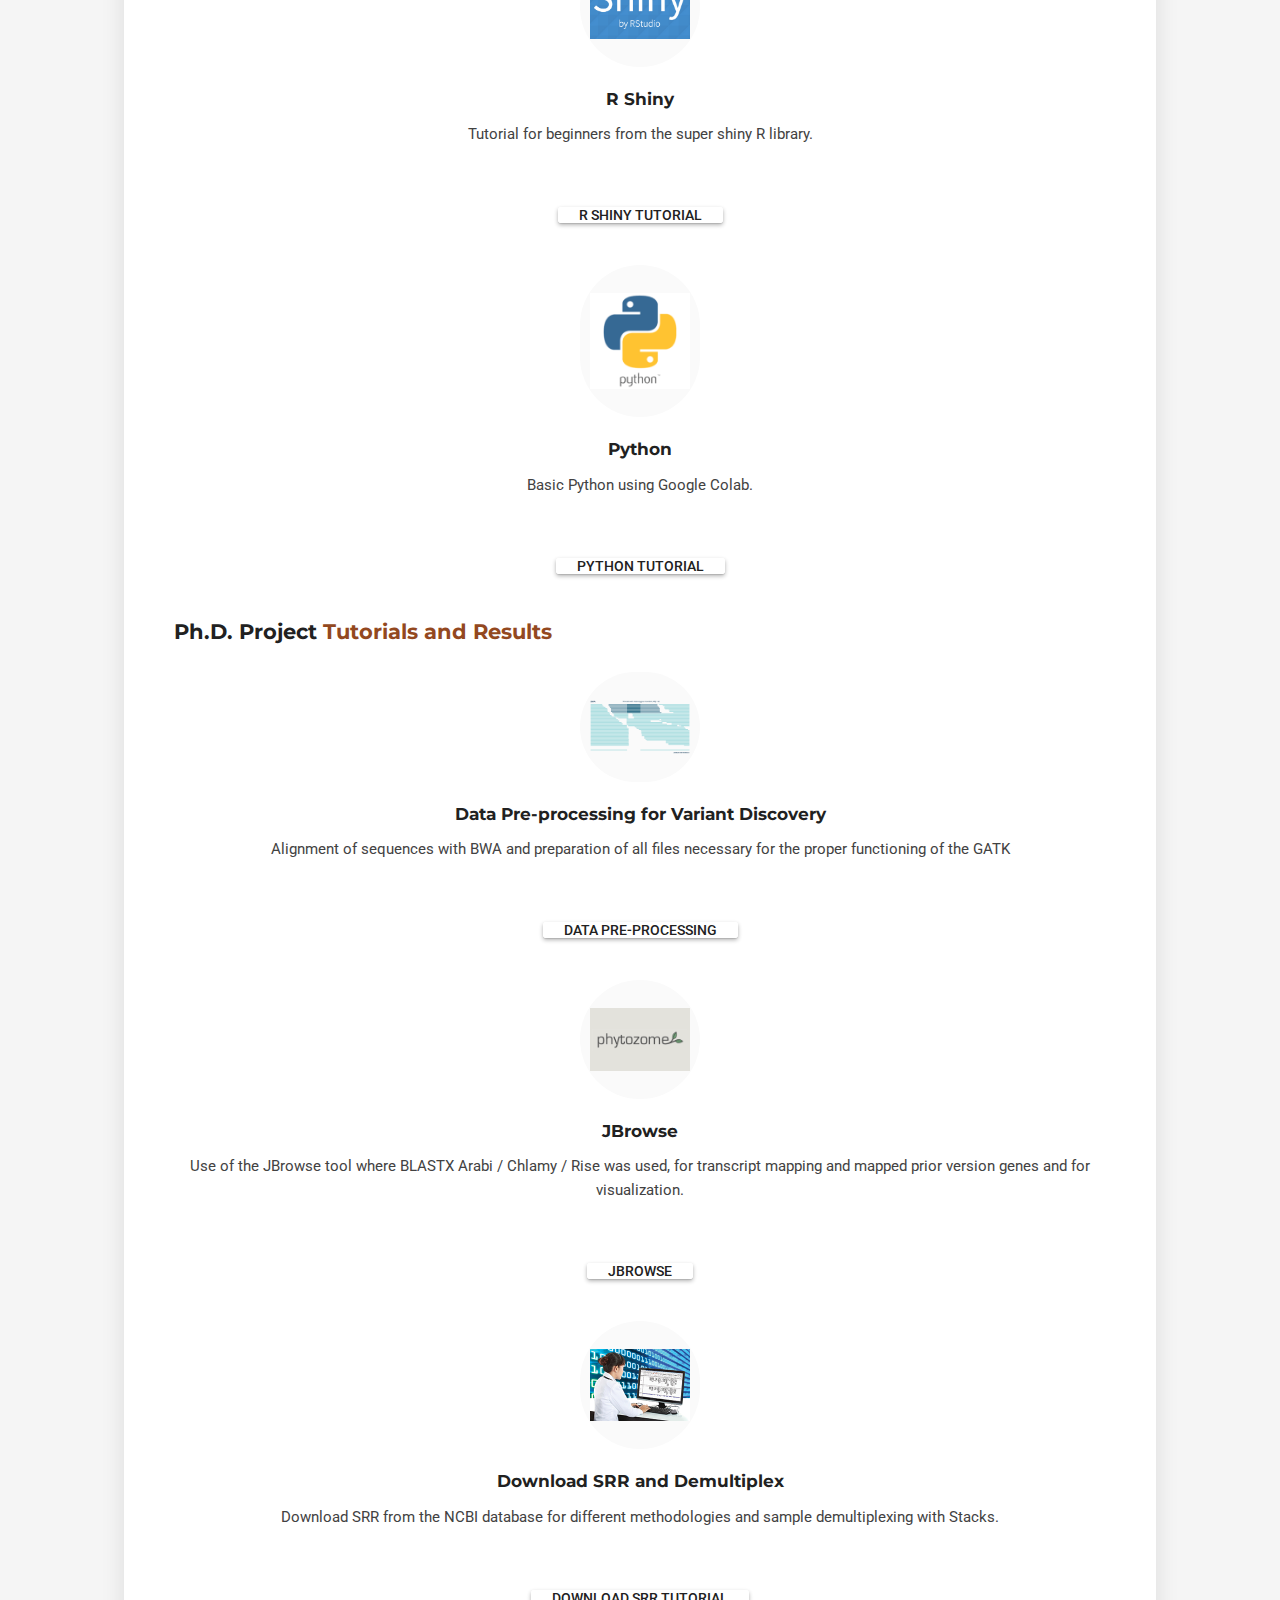
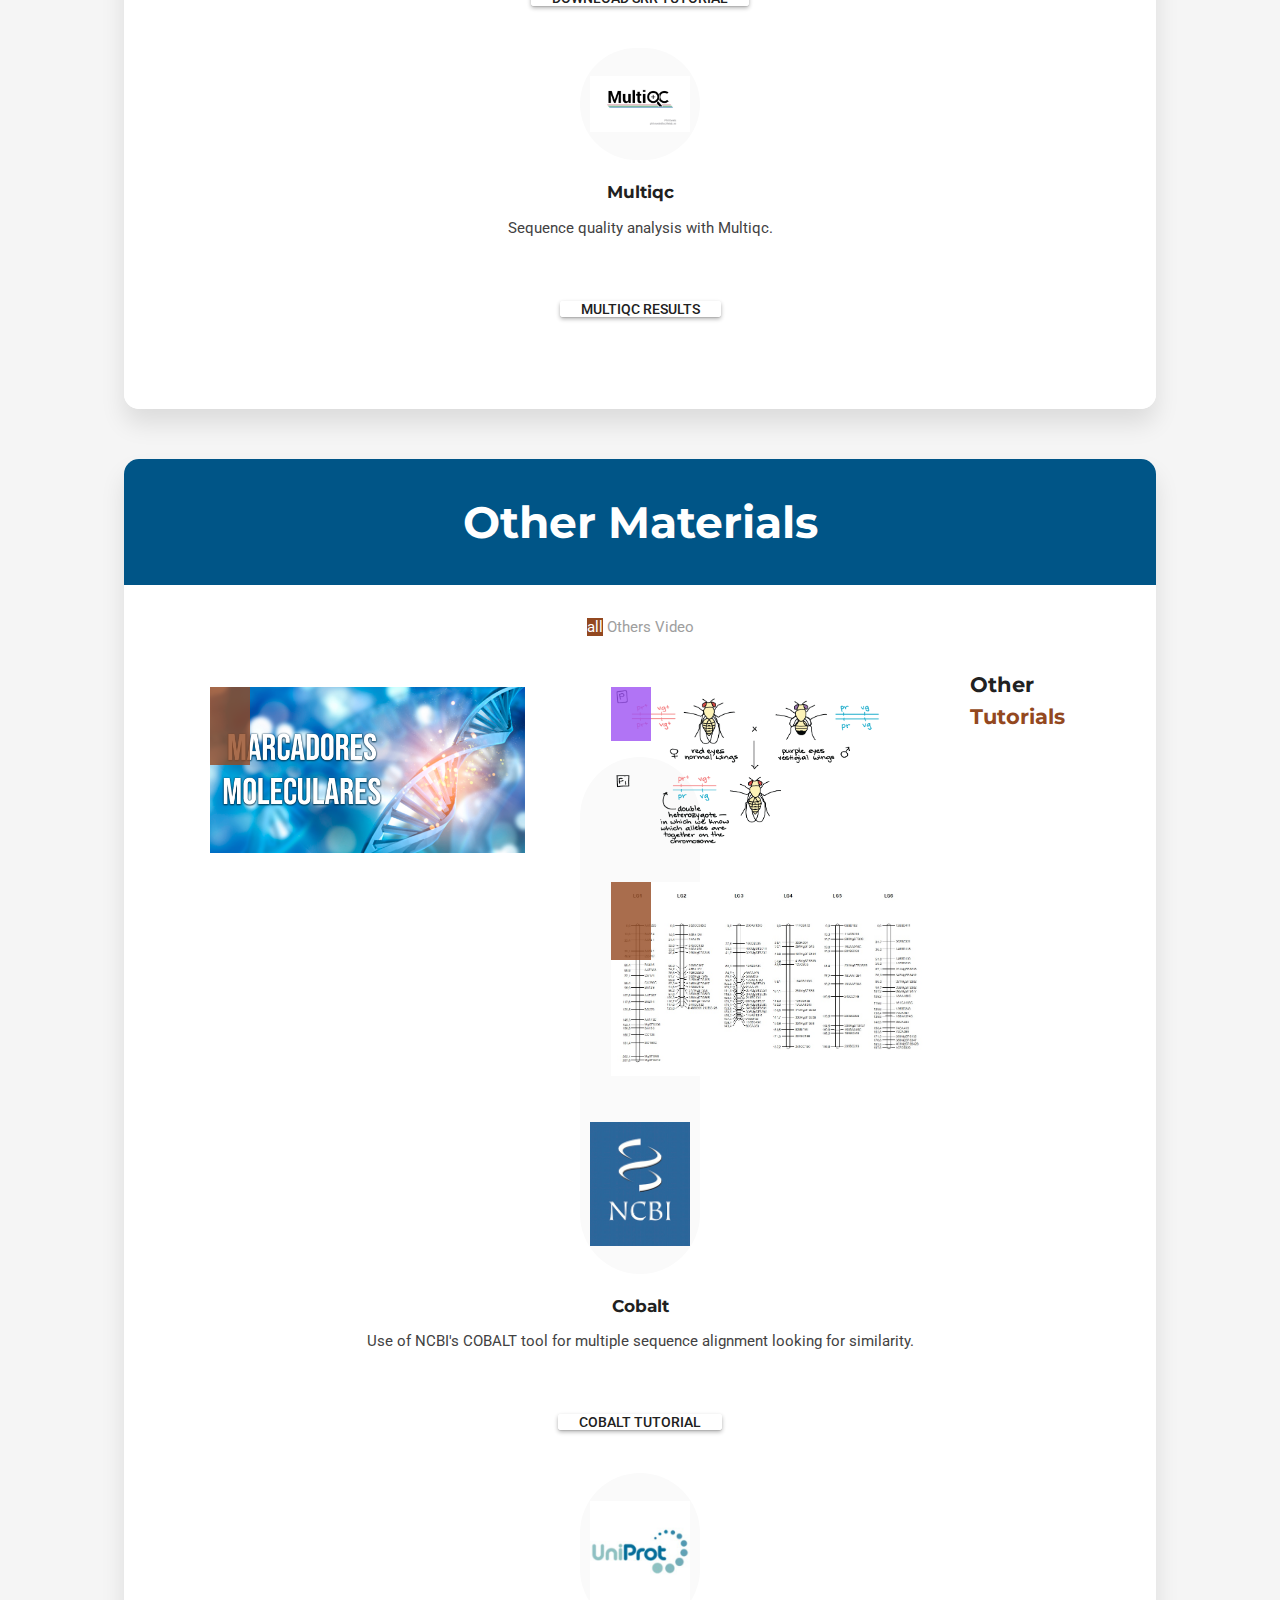
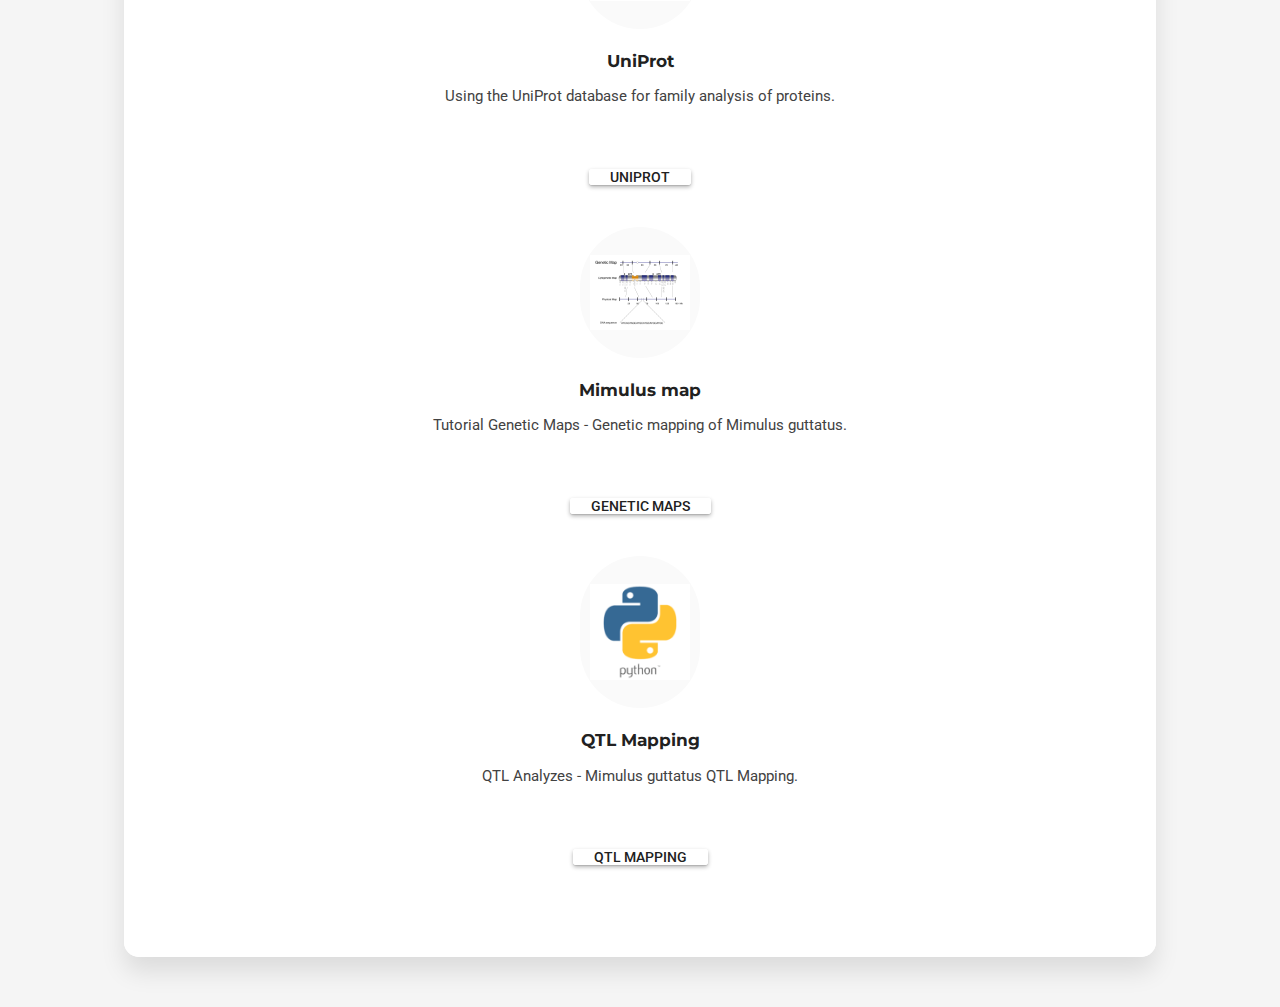
==== commit 2485abb1: "add correçoes no texto" ====
--- a/index.html
+++ b/index.html
@@ -340,7 +340,7 @@
                         </div>
 
                         <div class="skills-info">
-                          <h4>R</h4>                               
+                          <h4>R and Markdown</h4>                               
                           <div class="skill-container">
                             <div class="skill-percentage skill-1"></div>
                           </div>
@@ -350,6 +350,11 @@
                             <div class="skill-percentage skill-2"></div>
                           </div>
 
+                          <h4>LaTex</h4>
+                          <div class="skill-container">
+                            <div class="skill-percentage skill-2"></div>
+                          </div>
+                          
                           <h4>Python</h4>
                           <div class="skill-container">
                             <div class="skill-percentage skill-3"></div>
